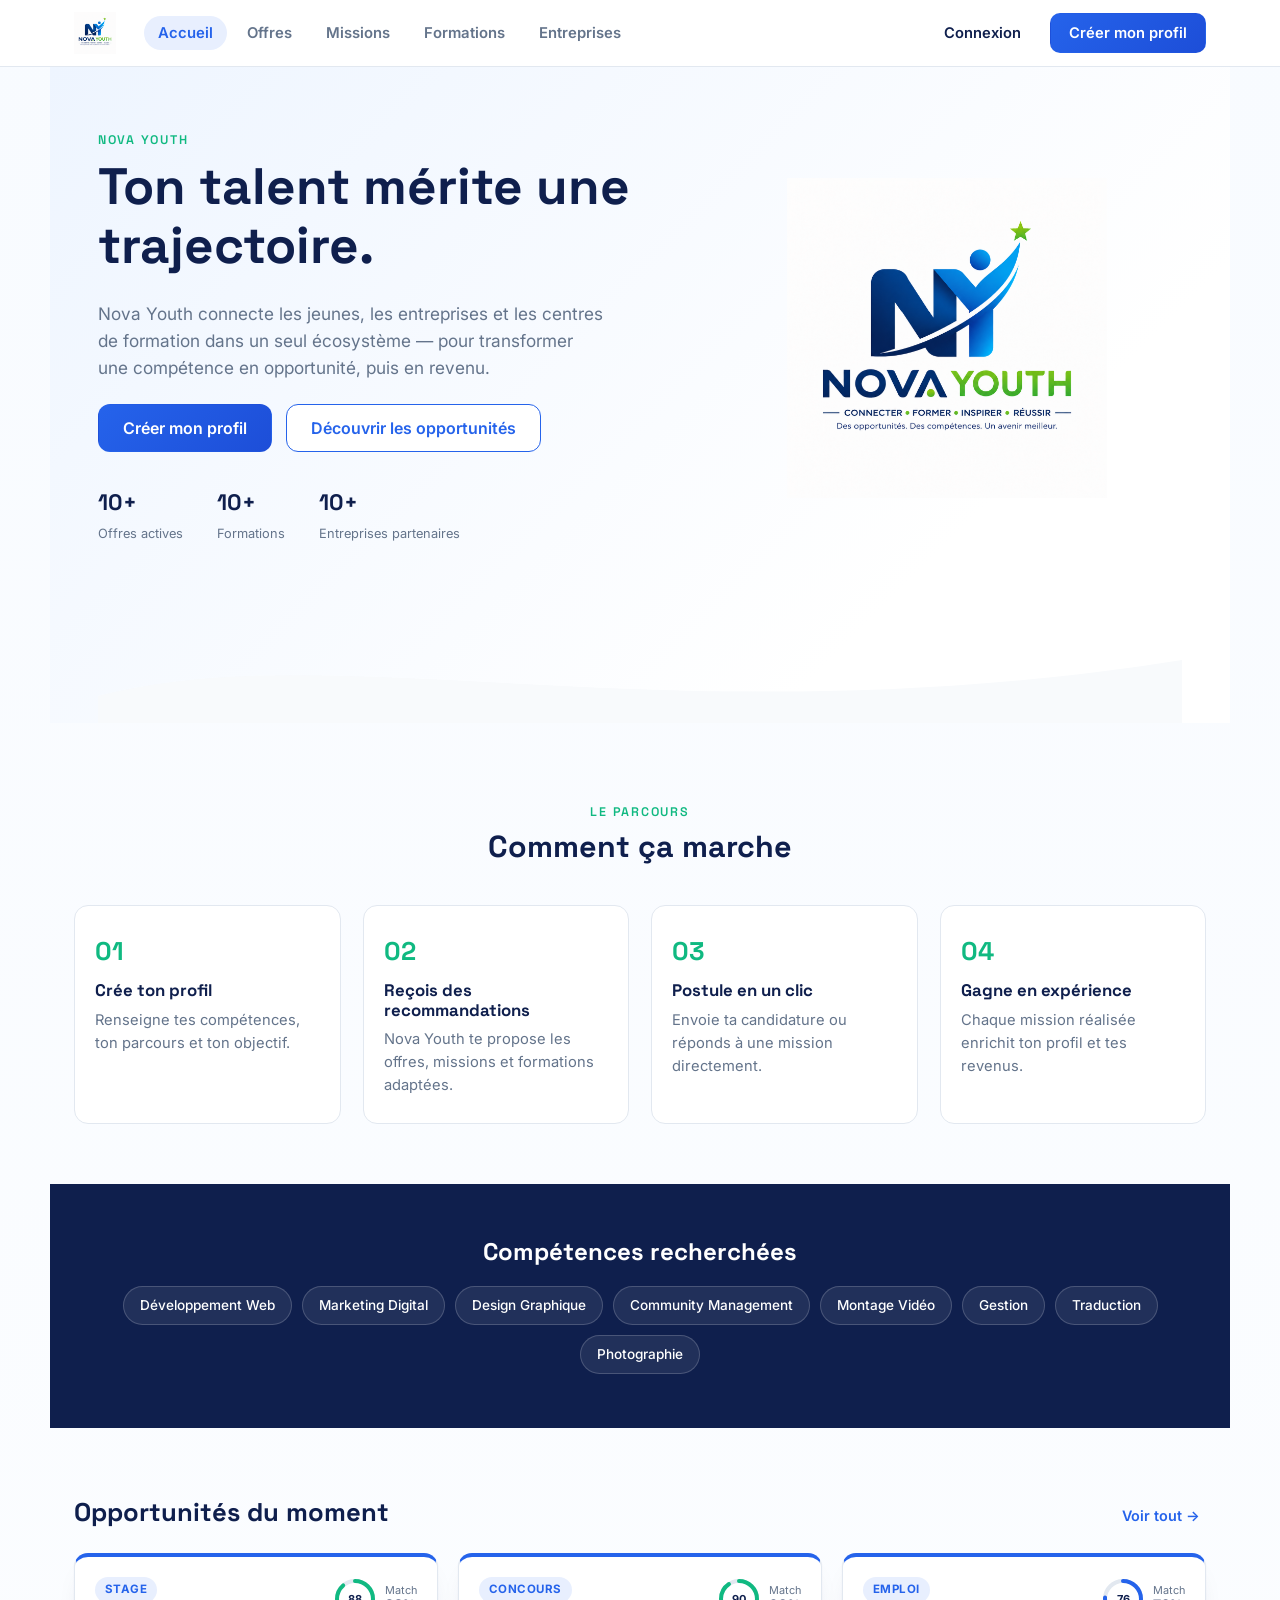
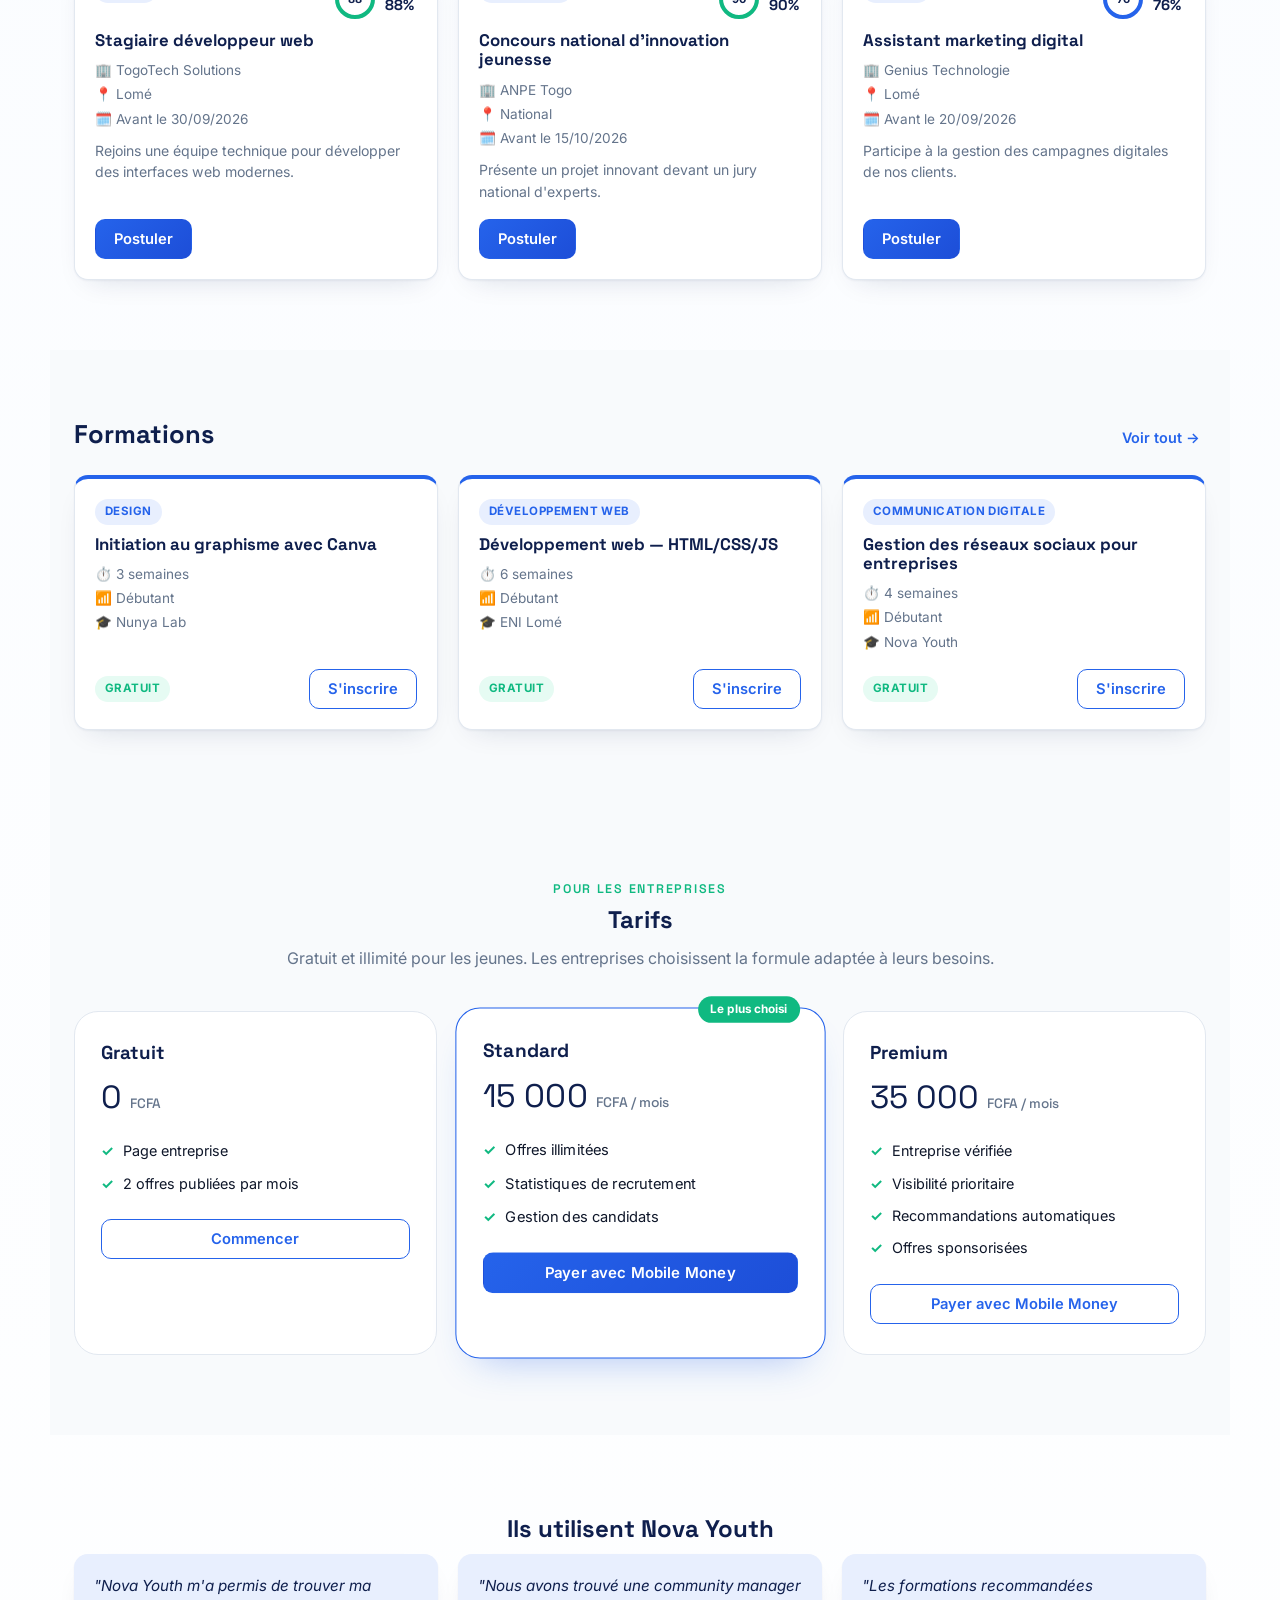
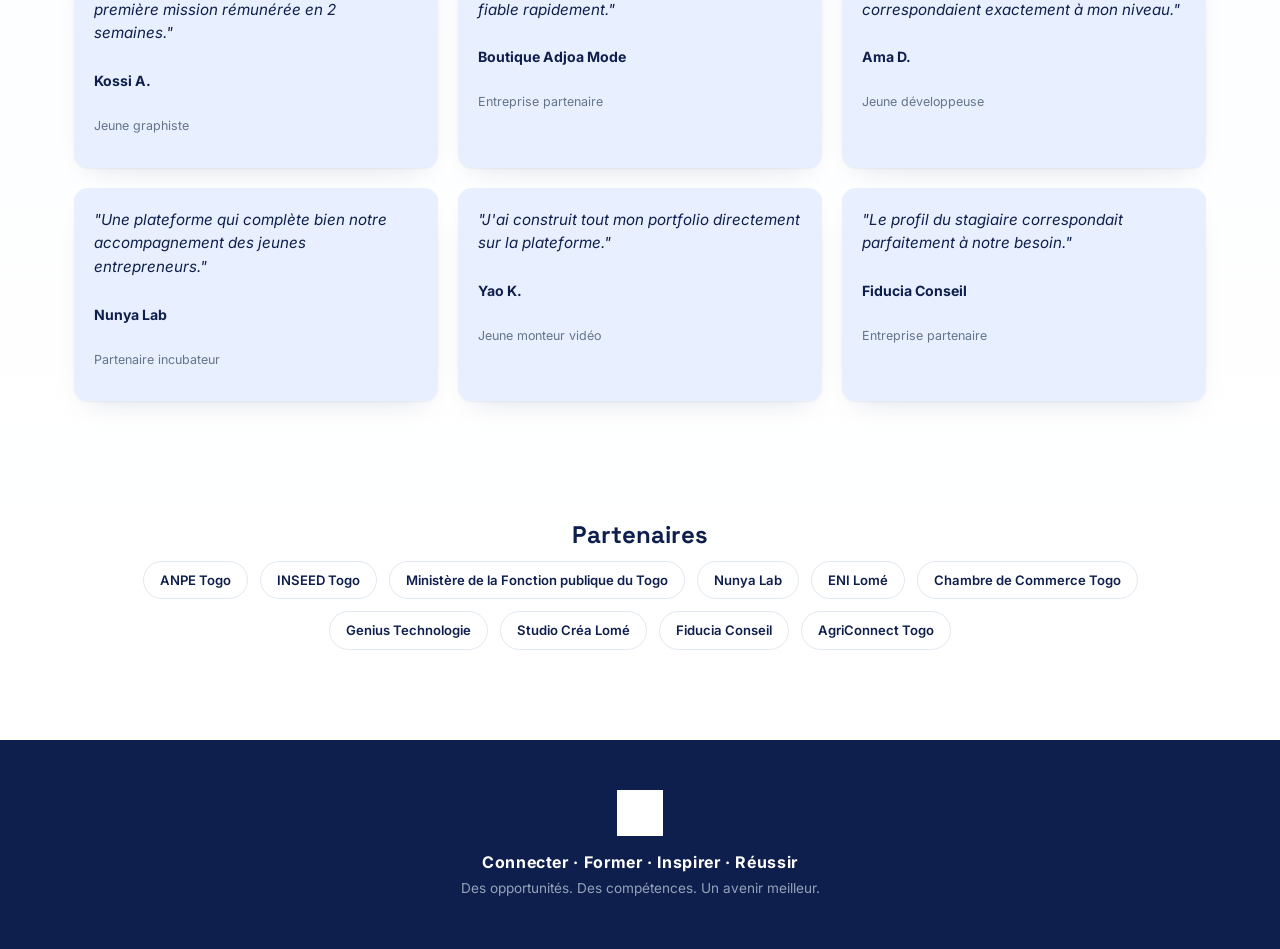
==== index.html @ e512f958 "Add files via upload" ====
<!DOCTYPE html>
<html lang="fr">
<head>
<meta charset="UTF-8" />
<meta name="viewport" content="width=device-width, initial-scale=1.0" />
<title>Nova Youth — Connecter. Former. Inspirer. Réussir.</title>
<meta name="description" content="Nova Youth connecte les jeunes, les entreprises et les centres de formation dans un seul écosystème pour l'emploi, les missions et les formations en Afrique." />
<link rel="icon" href="logo.png" />
<link rel="preconnect" href="https://fonts.googleapis.com" />
<link rel="preconnect" href="https://fonts.gstatic.com" crossorigin />
<link href="https://fonts.googleapis.com/css2?family=Space+Grotesk:wght@500;600;700&family=Inter:wght@400;500;600;700&display=swap" rel="stylesheet" />
<link rel="stylesheet" href="style.css" />
</head>
<body>

<header class="site-header">
  <div class="header-inner">
    <button class="brand" data-view="home" aria-label="Nova Youth — Accueil">
      <img src="logo.png" alt="Nova Youth" class="brand-logo" />
    </button>

    <nav class="main-nav" id="mainNav">
      <button class="nav-link" data-view="home">Accueil</button>
      <button class="nav-link" data-view="offres">Offres</button>
      <button class="nav-link" data-view="missions">Missions</button>
      <button class="nav-link" data-view="formations">Formations</button>
      <button class="nav-link" data-view="entreprises">Entreprises</button>
      <button class="nav-link hidden" id="adminNavLink" data-view="admin">Admin</button>
    </nav>

    <div class="header-actions" id="headerActionsGuest">
      <button class="btn btn-ghost" data-view="auth" data-mode="login">Connexion</button>
      <button class="btn btn-primary" data-view="auth" data-mode="signup">Créer mon profil</button>
    </div>

    <div class="header-actions hidden" id="headerActionsUser">
      <button class="btn btn-ghost" data-view="dashboard">Tableau de bord</button>
      <span class="user-chip" id="userChip">—</span>
      <button class="btn btn-outline" id="btnLogout">Déconnexion</button>
    </div>

    <button class="nav-toggle" id="navToggle" aria-label="Ouvrir le menu">☰</button>
  </div>
</header>

<main>

<!-- ================= HOME ================= -->
<section class="view" id="view-home" data-view-section>

  <section class="hero">
    <div class="hero-inner">
      <div class="hero-copy">
        <p class="eyebrow">Nova Youth</p>
        <h1>Ton talent mérite une trajectoire.</h1>
        <p class="lead">Nova Youth connecte les jeunes, les entreprises et les centres de formation dans un seul écosystème — pour transformer une compétence en opportunité, puis en revenu.</p>
        <div class="hero-cta">
          <button class="btn btn-primary btn-lg" data-view="auth" data-mode="signup">Créer mon profil</button>
          <button class="btn btn-outline btn-lg" data-view="offres">Découvrir les opportunités</button>
        </div>
        <div class="hero-stats">
          <div><strong>10+</strong><span>Offres actives</span></div>
          <div><strong>10+</strong><span>Formations</span></div>
          <div><strong>10+</strong><span>Entreprises partenaires</span></div>
        </div>
      </div>
      <div class="hero-visual">
        <img src="logo.png" alt="Nova Youth" class="hero-logo" />
      </div>
    </div>
    <svg class="hero-swoosh" viewBox="0 0 1440 100" preserveAspectRatio="none" aria-hidden="true">
      <path d="M0,70 C320,0 760,120 1440,30 L1440,100 L0,100 Z"></path>
    </svg>
  </section>

  <section class="steps">
    <p class="eyebrow center">Le parcours</p>
    <h2 class="center">Comment ça marche</h2>
    <div class="steps-grid">
      <div class="step">
        <span class="step-num">01</span>
        <h3>Crée ton profil</h3>
        <p>Renseigne tes compétences, ton parcours et ton objectif.</p>
      </div>
      <div class="step">
        <span class="step-num">02</span>
        <h3>Reçois des recommandations</h3>
        <p>Nova Youth te propose les offres, missions et formations adaptées.</p>
      </div>
      <div class="step">
        <span class="step-num">03</span>
        <h3>Postule en un clic</h3>
        <p>Envoie ta candidature ou réponds à une mission directement.</p>
      </div>
      <div class="step">
        <span class="step-num">04</span>
        <h3>Gagne en expérience</h3>
        <p>Chaque mission réalisée enrichit ton profil et tes revenus.</p>
      </div>
    </div>
  </section>

  <section class="skills-strip">
    <h2 class="center">Compétences recherchées</h2>
    <div class="tag-row">
      <span class="tag">Développement Web</span>
      <span class="tag">Marketing Digital</span>
      <span class="tag">Design Graphique</span>
      <span class="tag">Community Management</span>
      <span class="tag">Montage Vidéo</span>
      <span class="tag">Gestion</span>
      <span class="tag">Traduction</span>
      <span class="tag">Photographie</span>
    </div>
  </section>

  <section class="preview-section">
    <div class="preview-head">
      <h2>Opportunités du moment</h2>
      <button class="link-btn" data-view="offres">Voir tout →</button>
    </div>
    <div class="card-grid" id="homeOffresPreview"></div>
  </section>

  <section class="preview-section alt">
    <div class="preview-head">
      <h2>Formations</h2>
      <button class="link-btn" data-view="formations">Voir tout →</button>
    </div>
    <div class="card-grid" id="homeFormationsPreview"></div>
  </section>

  <section class="pricing">
    <p class="eyebrow center">Pour les entreprises</p>
    <h2 class="center">Tarifs</h2>
    <p class="section-sub center">Gratuit et illimité pour les jeunes. Les entreprises choisissent la formule adaptée à leurs besoins.</p>
    <div class="pricing-grid">
      <div class="price-card">
        <h3>Gratuit</h3>
        <p class="price">0 <span>FCFA</span></p>
        <ul>
          <li>Page entreprise</li>
          <li>2 offres publiées par mois</li>
        </ul>
        <button class="btn btn-outline btn-block" data-view="auth" data-mode="signup">Commencer</button>
      </div>
      <div class="price-card featured">
        <span class="badge">Le plus choisi</span>
        <h3>Standard</h3>
        <p class="price">15 000 <span>FCFA / mois</span></p>
        <ul>
          <li>Offres illimitées</li>
          <li>Statistiques de recrutement</li>
          <li>Gestion des candidats</li>
        </ul>
        <button class="btn btn-primary btn-block" data-pay="standard">Payer avec Mobile Money</button>
      </div>
      <div class="price-card">
        <h3>Premium</h3>
        <p class="price">35 000 <span>FCFA / mois</span></p>
        <ul>
          <li>Entreprise vérifiée</li>
          <li>Visibilité prioritaire</li>
          <li>Recommandations automatiques</li>
          <li>Offres sponsorisées</li>
        </ul>
        <button class="btn btn-outline btn-block" data-pay="premium">Payer avec Mobile Money</button>
      </div>
    </div>
  </section>

  <section class="testimonials">
    <h2 class="center">Ils utilisent Nova Youth</h2>
    <div class="card-grid" id="testimonialsGrid"></div>
  </section>

  <section class="partners">
    <h2 class="center">Partenaires</h2>
    <div class="partners-row" id="partnersRow"></div>
  </section>

</section>

<!-- ================= AUTH ================= -->
<section class="view" id="view-auth" data-view-section>
  <div class="auth-shell">
    <div class="auth-intro">
      <div class="auth-badge">Espace professionnel</div>
      <h2>Accédez à un espace de connexion moderne et sécurisé</h2>
      <p>Nova Youth permet aux jeunes, entreprises et formateurs de gérer leurs opportunités et leurs candidatures dans un même environnement.</p>
      <ul class="auth-benefits">
        <li>Tableau de bord personnalisé</li>
        <li>Suivi des candidatures et missions</li>
        <li>Accès rapide aux formations et offres</li>
      </ul>
      <div class="auth-demo">
        <strong>Démo rapide</strong>
        <p>Email : admin@novayouth.com<br>Mot de passe : 123456</p>
      </div>
    </div>

    <div class="auth-wrap">
      <img src="logo.png" alt="Nova Youth" class="auth-logo" />

      <form id="loginForm" class="auth-form">
        <h2>Connexion professionnelle</h2>
        <p class="auth-sub">Connectez-vous avec votre adresse e-mail professionnelle.</p>
        <label>Email professionnel<input type="email" id="liEmail" required autocomplete="email" placeholder="prenom@entreprise.com" /></label>
        <label>Mot de passe<input type="password" id="liPassword" required autocomplete="current-password" /></label>
        <button type="submit" class="btn btn-primary btn-block btn-lg">Se connecter</button>
        <button type="button" class="link-btn" id="forgotPassword">Mot de passe oublié ?</button>
        <p class="form-msg" id="loginMsg"></p>
        <p class="auth-switch">Vous êtes nouveau ? <button type="button" class="link-btn" data-switch="signup">Créer un compte</button></p>
      </form>

      <form id="signupForm" class="auth-form hidden">
        <h2>Créer votre espace</h2>
        <p class="auth-sub">Rejoignez Nova Youth en quelques secondes.</p>

        <fieldset class="role-select">
          <legend>Je suis</legend>
          <label class="radio"><input type="radio" name="role" value="jeune" checked /> Un jeune</label>
          <label class="radio"><input type="radio" name="role" value="entreprise" /> Une entreprise</label>
        </fieldset>

        <label>Nom complet<input type="text" id="suName" required autocomplete="name" /></label>
        <label>Email professionnel<input type="email" id="suEmail" required autocomplete="email" /></label>
        <label>Mot de passe<input type="password" id="suPassword" minlength="6" required autocomplete="new-password" /></label>
        <label>Confirmer le mot de passe<input type="password" id="suPassword2" minlength="6" required autocomplete="new-password" /></label>

        <label id="objectifWrap">Mon objectif principal
          <select id="suObjectif">
            <option value="Trouver un emploi">Trouver un emploi</option>
            <option value="Trouver une mission">Trouver une mission</option>
            <option value="Développer une compétence">Développer une compétence</option>
            <option value="Créer mon activité">Créer mon activité</option>
            <option value="Trouver des clients">Trouver des clients</option>
          </select>
        </label>

        <button type="submit" class="btn btn-primary btn-block btn-lg">Créer mon compte</button>
        <p class="form-msg" id="signupMsg"></p>
        <p class="auth-switch">Déjà un compte ? <button type="button" class="link-btn" data-switch="login">Se connecter</button></p>
      </form>
    </div>
  </div>
</section>

<!-- ================= DASHBOARD ================= -->
<section class="view" id="view-dashboard" data-view-section>
  <div class="dash-head">
    <h1>Bonjour, <span id="dashName">—</span> 👋</h1>
    <p>Voici ce qui t'attend aujourd'hui sur Nova Youth.</p>
  </div>

  <div class="dash-grid">
    <div class="dash-card">
      <h3>Progression du profil</h3>
      <div class="progress-track"><div class="progress-fill" style="width:45%"></div></div>
      <p class="progress-label">45% complété</p>
    </div>
    <div class="dash-card">
      <h3>Objectif actuel</h3>
      <p id="dashObjectif">—</p>
    </div>
    <div class="dash-card">
      <h3>Candidatures envoyées</h3>
      <p class="big-num" id="dashCandidatures">0</p>
    </div>
  </div>

  <div class="preview-section">
    <div class="preview-head"><h2>Recommandé pour toi</h2><button class="link-btn" data-view="offres">Voir tout →</button></div>
    <div class="card-grid" id="dashOffresPreview"></div>
  </div>

  <div class="preview-section alt">
    <div class="preview-head"><h2>Missions disponibles</h2><button class="link-btn" data-view="missions">Voir tout →</button></div>
    <div class="card-grid" id="dashMissionsPreview"></div>
  </div>
</section>

<!-- ================= ADMIN ================= -->
<section class="view" id="view-admin" data-view-section>
  <div class="view-head">
    <h1>Centre d'administration Nova Youth</h1>
    <p>Gérez les demandes de formation, les candidatures et les relances depuis un seul espace.</p>
  </div>

  <div class="admin-summary">
    <div class="dash-card">
      <h3>Total demandes</h3>
      <p class="big-num" id="adminTotal">0</p>
    </div>
    <div class="dash-card">
      <h3>Nouveaux</h3>
      <p class="big-num" id="adminNouveau">0</p>
    </div>
    <div class="dash-card">
      <h3>À relancer</h3>
      <p class="big-num" id="adminRelancer">0</p>
    </div>
    <div class="dash-card">
      <h3>Traités</h3>
      <p class="big-num" id="adminTraite">0</p>
    </div>
  </div>

  <div class="admin-panel">
    <div class="admin-toolbar">
      <h2>Demandes à superviser</h2>
      <div class="chip-row admin-filters" id="adminFilters">
        <button class="chip active" data-admin-filter="all">Toutes</button>
        <button class="chip" data-admin-filter="formations">Formations</button>
        <button class="chip" data-admin-filter="offres">Offres</button>
        <button class="chip" data-admin-filter="missions">Missions</button>
      </div>
    </div>
    <div class="admin-list" id="adminRequestsList"></div>
  </div>
</section>

<!-- ================= OFFRES ================= -->
<section class="view" id="view-offres" data-view-section>
  <div class="view-head">
    <h1>Offres & opportunités</h1>
    <p>Emplois, stages, concours et programmes d'entrepreneuriat.</p>
  </div>
  <div class="chip-row" id="offresFilters">
    <button class="chip active" data-filter="all">Toutes</button>
    <button class="chip" data-filter="Emploi">Emploi</button>
    <button class="chip" data-filter="Stage">Stage</button>
    <button class="chip" data-filter="Concours">Concours</button>
    <button class="chip" data-filter="Entrepreneuriat">Entrepreneuriat</button>
    <button class="chip" data-filter="Formation">Formation</button>
  </div>
  <div class="card-grid" id="offresGrid"></div>
</section>

<!-- ================= MISSIONS ================= -->
<section class="view" id="view-missions" data-view-section>
  <div class="view-head">
    <h1>Marketplace de missions</h1>
    <p>Des missions freelance rémunérées, publiées par des entreprises locales.</p>
  </div>
  <div class="card-grid" id="missionsGrid"></div>
</section>

<!-- ================= FORMATIONS ================= -->
<section class="view" id="view-formations" data-view-section>
  <div class="view-head">
    <h1>Formations</h1>
    <p>Développe une compétence recherchée sur le marché.</p>
  </div>
  <div class="chip-row" id="formationsFilters">
    <button class="chip active" data-filter="all">Toutes</button>
    <button class="chip" data-filter="Développement web">Développement web</button>
    <button class="chip" data-filter="Design">Design</button>
    <button class="chip" data-filter="Communication digitale">Communication digitale</button>
    <button class="chip" data-filter="Gestion">Gestion</button>
    <button class="chip" data-filter="Vidéo">Vidéo</button>
  </div>
  <div class="card-grid" id="formationsGrid"></div>
</section>

<!-- ================= ENTREPRISES ================= -->
<section class="view" id="view-entreprises" data-view-section>
  <div class="view-head">
    <h1>Entreprises partenaires</h1>
    <p>Les entreprises qui recrutent et publient des missions sur Nova Youth.</p>
  </div>
  <div class="card-grid" id="entreprisesGrid"></div>
</section>

</main>

<footer class="site-footer">
  <img src="logo.png" alt="Nova Youth" class="footer-logo" />
  <p class="footer-tagline">Connecter · Former · Inspirer · Réussir</p>
  <p class="footer-sub">Des opportunités. Des compétences. Un avenir meilleur.</p>
</footer>

<div class="toast" id="toast"></div>

<div class="modal-overlay" id="paymentModal">
  <div class="modal">
    <button class="modal-close" id="paymentModalClose" aria-label="Fermer">✕</button>
    <h3>Paiement Mobile Money</h3>
    <p class="modal-sub">Ceci est une démonstration — aucun paiement réel n'est effectué.</p>
    <div class="payment-methods" id="paymentMethods">
      <button class="method-btn" data-provider="Flooz">Flooz</button>
      <button class="method-btn" data-provider="T-Money">T-Money</button>
      <button class="method-btn" data-provider="MTN Mobile Money">MTN Mobile Money</button>
      <button class="method-btn" data-provider="Moov Money">Moov Money</button>
    </div>
    <div class="payment-status hidden" id="paymentStatusWrap">
      <div class="spinner"></div>
      <p id="paymentStatus">Connexion en cours…</p>
    </div>
  </div>
</div>

<script src="app.js" defer></script>
</body>
</html>
---- style.css ----
/* ===================== Design tokens ===================== */
:root {
  --color-navy: #0F1F4D;
  --color-navy-soft: #1E3A8A;
  --color-blue: #2563EB;
  --color-blue-light: #E8EFFE;
  --color-green: #10B981;
  --color-green-light: #E6FBF3;
  --color-star: #7CD11B;

  --color-ink: #0F172A;
  --color-slate: #64748B;
  --color-slate-light: #94A3B8;
  --color-border: #E2E8F0;
  --color-surface: #FFFFFF;
  --color-bg: #F8FAFC;

  --font-display: "Space Grotesk", "Inter", sans-serif;
  --font-body: "Inter", sans-serif;

  --radius-sm: 8px;
  --radius-md: 14px;
  --radius-lg: 24px;

  --shadow-card: 0 1px 2px rgba(15, 31, 77, 0.05), 0 12px 28px -16px rgba(15, 31, 77, 0.18);
  --shadow-pop: 0 20px 45px -20px rgba(15, 31, 77, 0.35);

  --container: 1180px;
}

* { box-sizing: border-box; }
html { scroll-behavior: smooth; }
body {
  margin: 0;
  font-family: var(--font-body);
  color: var(--color-ink);
  background: linear-gradient(180deg, #f8fbff 0%, #ffffff 100%);
  line-height: 1.55;
  -webkit-font-smoothing: antialiased;
}
h1, h2, h3 { font-family: var(--font-display); margin: 0 0 .5em; line-height: 1.15; color: var(--color-navy); }
p { margin: 0 0 1em; color: var(--color-slate); }
img { max-width: 100%; display: block; }
button { font-family: inherit; cursor: pointer; }
a { color: var(--color-blue); }
.hidden { display: none !important; }
.center { text-align: center; }

:focus-visible {
  outline: 3px solid var(--color-blue);
  outline-offset: 2px;
  border-radius: 4px;
}

@media (prefers-reduced-motion: reduce) {
  * { animation-duration: .001ms !important; animation-iteration-count: 1 !important; transition-duration: .001ms !important; scroll-behavior: auto !important; }
}

.eyebrow {
  font-family: var(--font-display);
  font-size: .78rem;
  letter-spacing: .14em;
  text-transform: uppercase;
  color: var(--color-green);
  font-weight: 600;
  margin-bottom: .6em;
}

/* ===================== Layout helpers ===================== */
.view { display: none; }
.view.active { display: block; animation: fadeIn .35s ease; }
@keyframes fadeIn { from { opacity: 0; transform: translateY(6px); } to { opacity: 1; transform: none; } }

section > * , .view-head, .dash-head { max-width: var(--container); margin-left: auto; margin-right: auto; padding-left: 24px; padding-right: 24px; }

/* ===================== Header ===================== */
.site-header {
  position: sticky; top: 0; z-index: 40;
  background: rgba(255,255,255,.9);
  backdrop-filter: blur(10px);
  border-bottom: 1px solid var(--color-border);
}
.header-inner {
  max-width: var(--container); margin: 0 auto; padding: 12px 24px;
  display: flex; align-items: center; gap: 28px;
}
.brand { background: none; border: none; padding: 0; display: flex; align-items: center; }
.brand-logo { height: 42px; width: auto; }
.main-nav { display: flex; gap: 6px; margin-right: auto; }
.nav-link {
  background: none; border: none; padding: 8px 14px; border-radius: 999px;
  font-weight: 600; font-size: .93rem; color: var(--color-slate);
  transition: background .15s, color .15s;
}
.nav-link:hover { background: var(--color-blue-light); color: var(--color-blue); }
.nav-link.active { background: var(--color-blue-light); color: var(--color-blue); }
.header-actions { display: flex; align-items: center; gap: 10px; }
.user-chip {
  font-weight: 600; font-size: .88rem; color: var(--color-navy);
  padding: 6px 12px; background: var(--color-green-light); border-radius: 999px;
}
.nav-toggle { display: none; background: none; border: none; font-size: 1.4rem; color: var(--color-navy); }

/* ===================== Buttons ===================== */
.btn {
  font-weight: 600; font-size: .92rem; padding: 10px 18px; border-radius: 10px;
  border: 1px solid transparent; transition: transform .12s ease, box-shadow .12s ease, background .15s;
  white-space: nowrap;
}
.btn:active { transform: translateY(1px); }
.btn-primary { background: linear-gradient(135deg, var(--color-blue), #1d4ed8); color: #fff; }
.btn-primary:hover { background: linear-gradient(135deg, #1d4ed8, var(--color-blue)); box-shadow: 0 10px 24px -10px rgba(37,99,235,.55); }
.btn-outline { background: #fff; color: var(--color-blue); border-color: var(--color-blue); }
.btn-outline:hover { background: var(--color-blue-light); }
.btn-ghost { background: none; color: var(--color-navy); }
.btn-ghost:hover { background: var(--color-bg); }
.btn-lg { padding: 13px 24px; font-size: 1rem; border-radius: 12px; }
.btn-block { width: 100%; }
.link-btn { background: none; border: none; color: var(--color-blue); font-weight: 600; font-size: .9rem; }
.link-btn:hover { text-decoration: underline; }

/* ===================== Hero ===================== */
.hero { position: relative; background: linear-gradient(135deg, #eef5ff 0%, #ffffff 75%); padding-top: 64px; overflow: hidden; }
.hero-inner { display: grid; grid-template-columns: 1.1fr .9fr; gap: 40px; align-items: center; padding-bottom: 90px; }
.hero-copy h1 { font-size: clamp(2.1rem, 4vw, 3.4rem); }
.hero-copy .lead { font-size: 1.08rem; max-width: 46ch; }
.hero-cta { display: flex; gap: 14px; flex-wrap: wrap; margin: 22px 0 34px; }
.hero-stats { display: flex; gap: 34px; }
.hero-stats strong { display: block; font-family: var(--font-display); font-size: 1.4rem; color: var(--color-navy); }
.hero-stats span { font-size: .8rem; color: var(--color-slate); }
.hero-visual { display: flex; justify-content: center; }
.hero-logo { width: min(320px, 80%); filter: drop-shadow(var(--shadow-pop)); animation: floaty 6s ease-in-out infinite; }
@keyframes floaty { 0%,100% { transform: translateY(0); } 50% { transform: translateY(-10px); } }
.hero-swoosh { display: block; width: 100%; height: 90px; margin-top: -2px; }
.hero-swoosh path { fill: var(--color-bg); }

/* ===================== Steps ===================== */
.steps { padding: 80px 0 60px; }
.steps h2 { font-size: 1.9rem; }
.steps-grid { display: grid; grid-template-columns: repeat(4, 1fr); gap: 22px; margin-top: 40px; }
.step { border: 1px solid var(--color-border); border-radius: var(--radius-md); padding: 26px 20px; background: #fff; }
.step-num { font-family: var(--font-display); font-size: 1.6rem; font-weight: 700; color: var(--color-green); }
.step h3 { margin-top: 10px; font-size: 1.05rem; }
.step p { font-size: .92rem; margin: 0; }

/* ===================== Skills strip ===================== */
.skills-strip { background: var(--color-navy); padding: 54px 0; }
.skills-strip h2 { color: #fff; }
.tag-row { display: flex; flex-wrap: wrap; gap: 10px; justify-content: center; margin-top: 20px; }
.tag { background: rgba(255,255,255,.08); color: #fff; border: 1px solid rgba(255,255,255,.18); padding: 8px 16px; border-radius: 999px; font-size: .85rem; font-weight: 500; }

/* ===================== Preview / generic sections ===================== */
.preview-section { padding: 70px 0; }
.preview-section.alt { background: var(--color-bg); }
.preview-head { display: flex; align-items: baseline; justify-content: space-between; margin-bottom: 26px; }
.preview-head h2 { margin: 0; font-size: 1.6rem; }

.view-head { padding: 48px 24px 8px; }
.view-head h1 { font-size: 2rem; }

/* ===================== Card grid ===================== */
.card-grid { display: grid; grid-template-columns: repeat(3, 1fr); gap: 20px; padding: 0 24px 60px; max-width: var(--container); margin: 0 auto; }
.preview-section .card-grid, .dash-grid ~ .preview-section .card-grid { padding-bottom: 0; }

.card {
  background: #fff; border: 1px solid var(--color-border); border-radius: var(--radius-md);
  padding: 20px; box-shadow: var(--shadow-card); display: flex; flex-direction: column; gap: 10px;
  transition: transform .15s ease, box-shadow .15s ease;
  border-top: 4px solid var(--color-blue);
}
.card:hover { transform: translateY(-3px); box-shadow: var(--shadow-pop); }
.card-top { display: flex; justify-content: space-between; align-items: flex-start; gap: 10px; }
.card-type { font-size: .72rem; font-weight: 700; letter-spacing: .04em; text-transform: uppercase; color: var(--color-blue); background: var(--color-blue-light); padding: 4px 10px; border-radius: 999px; }
.card h3 { font-size: 1.05rem; margin: 0; }
.card-meta { font-size: .85rem; color: var(--color-slate); display: flex; flex-direction: column; gap: 3px; }
.card-desc { font-size: .88rem; color: var(--color-slate); margin: 0; }
.card-foot { margin-top: auto; display: flex; align-items: center; justify-content: space-between; gap: 10px; padding-top: 6px; }
.price-pill { font-size: .74rem; font-weight: 700; color: var(--color-blue); background: var(--color-blue-light); padding: 4px 10px; border-radius: 999px; }
.pay-badge { display: flex; gap: 6px; align-items: center; font-size: .72rem; color: var(--color-slate-light); }
.pay-badge img, .pay-badge .dot { width: 8px; height: 8px; border-radius: 50%; background: var(--color-green); display: inline-block; }

.compat-ring { display: flex; align-items: center; gap: 8px; }
.compat-ring svg { width: 44px; height: 44px; }
.compat-label { font-size: .68rem; color: var(--color-slate); line-height: 1.1; }
.compat-label strong { display: block; font-size: .92rem; color: var(--color-navy); font-family: var(--font-display); }

/* ===================== Pricing ===================== */
.pricing { padding: 80px 0; background: var(--color-bg); }
.pricing-grid { display: grid; grid-template-columns: repeat(3, 1fr); gap: 22px; margin-top: 40px; }
.price-card { position: relative; background: #fff; border: 1px solid var(--color-border); border-radius: var(--radius-lg); padding: 30px 26px; }
.price-card.featured { border-color: var(--color-blue); box-shadow: 0 20px 40px -22px rgba(37,99,235,.4); transform: scale(1.02); }
.price-card .badge { position: absolute; top: -12px; right: 24px; background: var(--color-green); color: #fff; font-size: .72rem; font-weight: 700; padding: 4px 12px; border-radius: 999px; }
.price { font-family: var(--font-display); font-size: 2rem; color: var(--color-navy); margin: 6px 0 18px; }
.price span { font-size: .85rem; font-weight: 500; color: var(--color-slate); }
.price-card ul { list-style: none; padding: 0; margin: 0 0 24px; display: flex; flex-direction: column; gap: 10px; }
.price-card li { font-size: .9rem; color: var(--color-ink); padding-left: 22px; position: relative; }
.price-card li::before { content: "✓"; position: absolute; left: 0; color: var(--color-green); font-weight: 700; }

/* ===================== Testimonials / Partners ===================== */
.testimonials { padding: 80px 0 40px; }
.testimonial-card { background: var(--color-blue-light); border: none; }
.testimonial-quote { font-style: italic; color: var(--color-navy); font-size: .95rem; }
.testimonial-name { font-weight: 700; color: var(--color-navy); font-size: .88rem; }
.testimonial-role { font-size: .78rem; color: var(--color-slate); }

.partners { padding: 20px 0 90px; }
.partners-row { display: flex; flex-wrap: wrap; gap: 12px; justify-content: center; }
.partner-pill { border: 1px solid var(--color-border); border-radius: 999px; padding: 8px 16px; font-size: .82rem; font-weight: 600; color: var(--color-navy); background: #fff; }

/* ===================== Auth ===================== */
#view-auth { background: linear-gradient(135deg, #f4f8ff 0%, #eef4ff 100%); min-height: calc(100vh - 70px); padding: 60px 24px 90px; }
.auth-intro { background: linear-gradient(145deg, #0f1f4d 0%, #2563eb 100%); }
.auth-wrap { border-top: 4px solid var(--color-blue); }
.auth-shell { max-width: 980px; margin: 0 auto; display: grid; grid-template-columns: 1.05fr .95fr; gap: 24px; align-items: stretch; }
.auth-intro {
  background: linear-gradient(145deg, var(--color-navy) 0%, var(--color-blue) 100%);
  color: #fff; border-radius: var(--radius-lg); padding: 36px; box-shadow: var(--shadow-pop);
}
.auth-badge {
  display: inline-block; padding: 8px 12px; border-radius: 999px; background: rgba(255,255,255,.16);
  font-size: .78rem; text-transform: uppercase; letter-spacing: .12em; font-weight: 700; margin-bottom: 18px;
}
.auth-intro h2 { color: #fff; font-size: 1.8rem; margin-bottom: 12px; }
.auth-intro p { color: rgba(255,255,255,.9); }
.auth-benefits { padding: 0; margin: 18px 0 0; list-style: none; display: grid; gap: 10px; }
.auth-benefits li { padding-left: 20px; position: relative; }
.auth-benefits li::before { content: "•"; position: absolute; left: 0; color: var(--color-star); font-size: 1.2rem; }
.auth-demo {
  margin-top: 24px; padding: 16px; border-radius: 14px; background: rgba(255,255,255,.12); border: 1px solid rgba(255,255,255,.2);
}
.auth-demo strong { display: block; margin-bottom: 6px; }
.auth-wrap { background: #fff; border: 1px solid var(--color-border); border-radius: var(--radius-lg); padding: 36px; box-shadow: var(--shadow-card); }
.auth-logo { height: 44px; width: auto; margin: 0 auto 22px; }
.auth-form h2 { text-align: center; font-size: 1.4rem; }
.auth-sub { text-align: center; font-size: .88rem; margin-bottom: 24px; }
.auth-switch { text-align: center; font-size: .88rem; color: var(--color-slate); margin: 18px 0 0; }
.auth-switch .link-btn { font-size: .88rem; }
.auth-form label { display: block; font-size: .85rem; font-weight: 600; color: var(--color-navy); margin-bottom: 14px; }
.auth-form input, .auth-form select {
  display: block; width: 100%; margin-top: 6px; padding: 11px 12px; border: 1px solid var(--color-border);
  border-radius: 10px; font-size: .92rem; font-family: inherit; color: var(--color-ink);
}
.auth-form input:focus, .auth-form select:focus { border-color: var(--color-blue); }
.role-select { border: 1px solid var(--color-border); border-radius: 10px; padding: 12px 14px; margin-bottom: 16px; }
.role-select legend { font-size: .8rem; font-weight: 700; color: var(--color-navy); padding: 0 4px; }
.radio { display: inline-flex !important; align-items: center; gap: 6px; font-weight: 500 !important; margin-right: 18px; font-size: .88rem !important; }
.radio input { width: auto; margin: 0; }
.form-msg { min-height: 1.2em; font-size: .85rem; margin-top: 12px; text-align: center; }
.form-msg.error { color: #DC2626; }
.form-msg.success { color: var(--color-green); }
#forgotPassword { display: block; margin: 12px auto 0; }

@media (max-width: 900px) {
  .auth-shell { grid-template-columns: 1fr; }
  .auth-intro { order: 2; }
}

/* ===================== Dashboard ===================== */
.dash-head { padding: 50px 24px 10px; }
.dash-grid { display: grid; grid-template-columns: repeat(3, 1fr); gap: 20px; padding: 20px 24px 10px; max-width: var(--container); margin: 0 auto; }
.dash-card { background: #fff; border: 1px solid var(--color-border); border-radius: var(--radius-md); padding: 22px; box-shadow: var(--shadow-card); }
.dash-card h3 { font-size: .92rem; margin-bottom: 12px; }
.progress-track { height: 8px; background: var(--color-bg); border-radius: 999px; overflow: hidden; }
.progress-fill { height: 100%; background: linear-gradient(90deg, var(--color-blue), var(--color-green)); }
.progress-label { font-size: .78rem; margin: 8px 0 0; }
.big-num { font-family: var(--font-display); font-size: 2.1rem; color: var(--color-navy); margin: 0; }

/* ===================== Chips (filters) ===================== */
.chip-row { display: flex; flex-wrap: wrap; gap: 8px; padding: 18px 24px 6px; max-width: var(--container); margin: 0 auto; }
.chip { border: 1px solid var(--color-border); background: #fff; padding: 8px 16px; border-radius: 999px; font-size: .85rem; font-weight: 600; color: var(--color-slate); }
.chip:hover { border-color: var(--color-blue); color: var(--color-blue); }
.chip.active { background: var(--color-navy); border-color: var(--color-navy); color: #fff; }

/* ===================== Admin ===================== */
.admin-summary { display: grid; grid-template-columns: repeat(4, 1fr); gap: 16px; max-width: var(--container); margin: 0 auto 24px; padding: 0 24px; }
.admin-panel { max-width: var(--container); margin: 0 auto 80px; padding: 0 24px; }
.admin-toolbar { display: flex; justify-content: space-between; align-items: center; gap: 16px; flex-wrap: wrap; margin-bottom: 16px; }
.admin-toolbar h2 { margin: 0; font-size: 1.2rem; }
.admin-filters { padding: 0; }
.admin-list { display: grid; gap: 14px; }
.admin-request { background: #fff; border: 1px solid var(--color-border); border-left: 5px solid var(--color-blue); border-radius: var(--radius-md); padding: 18px; box-shadow: var(--shadow-card); }
.admin-request.status-relancer { border-left-color: var(--color-green); }
.admin-request.status-traite { border-left-color: var(--color-slate-light); opacity: 0.92; }
.admin-request-head { display: flex; justify-content: space-between; align-items: center; gap: 12px; flex-wrap: wrap; margin-bottom: 8px; }
.admin-request h3 { margin: 0; font-size: 1rem; }
.admin-request p { margin: 0 0 8px; color: var(--color-slate); font-size: .9rem; }
.admin-badges { display: flex; gap: 8px; flex-wrap: wrap; }
.badge { display: inline-flex; align-items: center; padding: 5px 10px; border-radius: 999px; font-size: .72rem; font-weight: 700; background: var(--color-blue-light); color: var(--color-blue); }
.badge.success { background: var(--color-green-light); color: var(--color-green); }
.badge.neutral { background: var(--color-bg); color: var(--color-slate); }
.admin-actions { display: flex; gap: 8px; flex-wrap: wrap; margin-top: 10px; }
.admin-actions button { font-size: .8rem; padding: 8px 12px; }

/* ===================== Footer ===================== */
.site-footer { background: var(--color-navy); color: #cbd5e1; text-align: center; padding: 50px 24px; }
.footer-logo { height: 46px; margin: 0 auto 14px; filter: brightness(0) invert(1); }
.footer-tagline { color: #fff; font-weight: 700; letter-spacing: .04em; margin-bottom: 4px; }
.footer-sub { font-size: .85rem; color: #94A3B8; margin: 0; }

/* ===================== Toast ===================== */
.toast {
  position: fixed; bottom: 24px; left: 50%; transform: translateX(-50%) translateY(20px);
  background: var(--color-navy); color: #fff; padding: 12px 22px; border-radius: 10px;
  font-size: .88rem; font-weight: 600; opacity: 0; pointer-events: none; transition: all .25s ease; z-index: 100;
  box-shadow: var(--shadow-pop);
}
.toast.show { opacity: 1; transform: translateX(-50%) translateY(0); }

/* ===================== Payment modal ===================== */
.modal-overlay {
  position: fixed; inset: 0; background: rgba(15,23,42,.55); display: none;
  align-items: center; justify-content: center; z-index: 200; padding: 20px;
}
.modal-overlay.show { display: flex; }
.modal { background: #fff; border-radius: var(--radius-lg); padding: 30px; max-width: 380px; width: 100%; position: relative; text-align: center; box-shadow: var(--shadow-pop); }
.modal-close { position: absolute; top: 14px; right: 14px; background: none; border: none; font-size: 1.1rem; color: var(--color-slate); }
.modal-sub { font-size: .82rem; }
.payment-methods { display: flex; flex-wrap: wrap; gap: 10px; justify-content: center; margin-top: 18px; }
.method-btn { border: 1px solid var(--color-border); background: #fff; padding: 12px 20px; border-radius: 10px; font-weight: 700; color: var(--color-navy); }
.method-btn:hover { border-color: var(--color-green); color: var(--color-green); }
.payment-status { margin-top: 20px; }
.spinner {
  width: 34px; height: 34px; border: 3px solid var(--color-border); border-top-color: var(--color-blue);
  border-radius: 50%; margin: 0 auto 14px; animation: spin .8s linear infinite;
}
@keyframes spin { to { transform: rotate(360deg); } }

/* ===================== Responsive ===================== */
@media (max-width: 900px) {
  .hero-inner { grid-template-columns: 1fr; text-align: center; }
  .hero-cta { justify-content: center; }
  .hero-stats { justify-content: center; }
  .steps-grid { grid-template-columns: repeat(2, 1fr); }
  .card-grid { grid-template-columns: repeat(2, 1fr); }
  .pricing-grid { grid-template-columns: 1fr; }
  .price-card.featured { transform: none; }
  .dash-grid { grid-template-columns: 1fr; }
  .admin-summary { grid-template-columns: 1fr 1fr; }
}
@media (max-width: 900px) {
  .main-nav, .header-actions { display: none; }
  .nav-toggle { display: block; }
  .header-inner { flex-wrap: wrap; }
  .site-header.nav-open .header-inner { align-items: flex-start; }
  .site-header.nav-open .main-nav,
  .site-header.nav-open .header-actions:not(.hidden) {
    display: flex; flex-direction: column; width: 100%; gap: 6px;
    order: 5; padding-top: 12px; margin-top: 8px; border-top: 1px solid var(--color-border);
  }
  .site-header.nav-open .header-actions:not(.hidden) { padding-bottom: 4px; }
  .site-header.nav-open .nav-link { text-align: left; width: 100%; padding: 12px 14px; }
  .site-header.nav-open .btn { width: 100%; text-align: center; }
  .site-header.nav-open .user-chip { text-align: center; }
}

@media (max-width: 640px) {
  .steps-grid { grid-template-columns: 1fr; }
  .card-grid { grid-template-columns: 1fr; }
  .auth-wrap { padding: 26px 20px; border-radius: var(--radius-md); }
  .hero { padding-top: 32px; }
  .hero-inner { padding-bottom: 60px; }
}

@supports (padding: max(0px)) {
  .site-header { padding-top: env(safe-area-inset-top); }
  .site-footer { padding-bottom: max(50px, env(safe-area-inset-bottom)); }
}
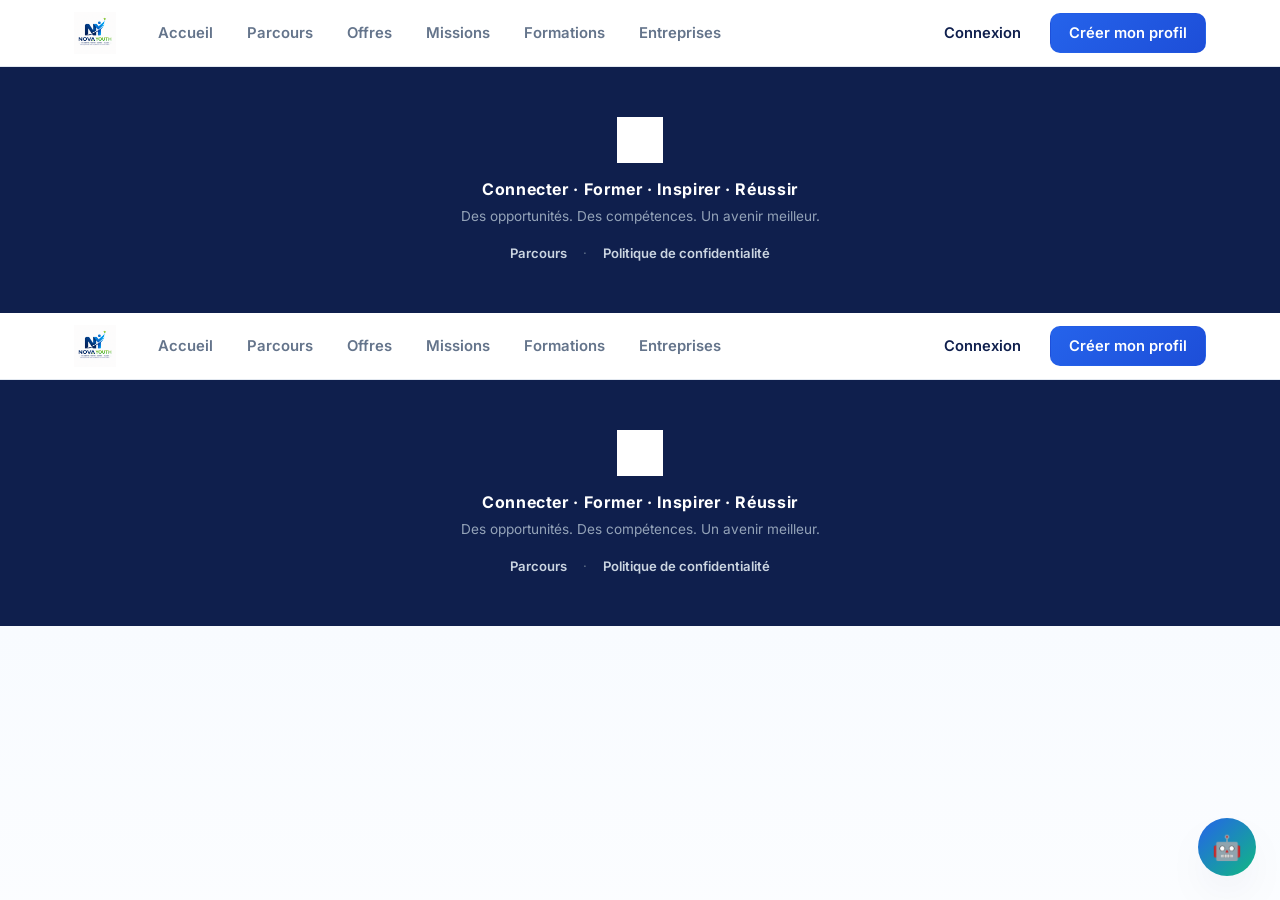
==== commit 66cbb5ac: "Add files via upload" ====
--- a/index.html
+++ b/index.html
@@ -21,6 +21,7 @@
 
     <nav class="main-nav" id="mainNav">
       <button class="nav-link" data-view="home">Accueil</button>
+      <button class="nav-link" data-view="parcours">Parcours</button>
       <button class="nav-link" data-view="offres">Offres</button>
       <button class="nav-link" data-view="missions">Missions</button>
       <button class="nav-link" data-view="formations">Formations</button>
@@ -97,6 +98,9 @@
         <h3>Gagne en expérience</h3>
         <p>Chaque mission réalisée enrichit ton profil et tes revenus.</p>
       </div>
+    </div>
+    <div class="steps-more">
+      <button class="link-btn" data-view="parcours">Voir le parcours complet, étape par étape →</button>
     </div>
   </section>
 
@@ -181,6 +185,127 @@
 
 </section>
 
+<!-- ================= PARCOURS ================= -->
+<section class="view" id="view-parcours" data-view-section>
+  <div class="view-head">
+    <h1>Le parcours Nova Youth</h1>
+    <p>De l'inscription jusqu'à la mission réalisée ou l'embauche : voici comment Nova Youth t'accompagne, étape par étape.</p>
+  </div>
+
+  <div class="parcours-tabs" id="parcoursTabs">
+    <button type="button" class="parcours-tab active" data-parcours-tab="jeune">Parcours d'un jeune</button>
+    <button type="button" class="parcours-tab" data-parcours-tab="entreprise">Parcours d'une entreprise</button>
+  </div>
+
+  <div class="timeline" id="parcoursJeune">
+    <div class="timeline-item">
+      <div class="timeline-num">1</div>
+      <div class="timeline-body">
+        <h3>Créer son profil</h3>
+        <p>Inscription en quelques minutes : coordonnées, ville, compétences, niveau d'étude et objectif principal (emploi, mission, formation ou entrepreneuriat).</p>
+      </div>
+    </div>
+    <div class="timeline-item">
+      <div class="timeline-num">2</div>
+      <div class="timeline-body">
+        <h3>Compléter son profil</h3>
+        <p>Ajout du portfolio, des expériences et des centres d'intérêt pour affiner le score de compatibilité avec les offres.</p>
+      </div>
+    </div>
+    <div class="timeline-item">
+      <div class="timeline-num">3</div>
+      <div class="timeline-body">
+        <h3>Recevoir des recommandations</h3>
+        <p>Nova Youth propose automatiquement les offres, missions et formations les plus adaptées au profil, avec un pourcentage de compatibilité.</p>
+      </div>
+    </div>
+    <div class="timeline-item">
+      <div class="timeline-num">4</div>
+      <div class="timeline-body">
+        <h3>Postuler ou s'inscrire</h3>
+        <p>Candidature à une offre, réponse à une mission ou inscription à une formation en un clic, directement depuis le tableau de bord.</p>
+      </div>
+    </div>
+    <div class="timeline-item">
+      <div class="timeline-num">5</div>
+      <div class="timeline-body">
+        <h3>Échanger avec l'entreprise ou le centre de formation</h3>
+        <p>Suivi de l'avancement de chaque candidature depuis le tableau de bord : nouveau, en cours ou traité.</p>
+      </div>
+    </div>
+    <div class="timeline-item">
+      <div class="timeline-num">6</div>
+      <div class="timeline-body">
+        <h3>Réaliser la mission ou la formation</h3>
+        <p>Pour les missions rémunérées, le paiement se fait via Mobile Money (Flooz, T-Money, MTN MoMo, Moov Money).</p>
+      </div>
+    </div>
+    <div class="timeline-item">
+      <div class="timeline-num">7</div>
+      <div class="timeline-body">
+        <h3>Progresser</h3>
+        <p>Chaque mission ou formation terminée enrichit le profil, la progression et les revenus cumulés visibles sur le tableau de bord.</p>
+      </div>
+    </div>
+  </div>
+
+  <div class="timeline hidden" id="parcoursEntreprise">
+    <div class="timeline-item">
+      <div class="timeline-num">1</div>
+      <div class="timeline-body">
+        <h3>Créer un compte entreprise</h3>
+        <p>Inscription avec le nom de l'entreprise, le secteur d'activité, la ville et un email professionnel.</p>
+      </div>
+    </div>
+    <div class="timeline-item">
+      <div class="timeline-num">2</div>
+      <div class="timeline-body">
+        <h3>Choisir une formule</h3>
+        <p>Gratuit, Standard ou Premium selon le volume d'offres à publier et le niveau de visibilité souhaité.</p>
+      </div>
+    </div>
+    <div class="timeline-item">
+      <div class="timeline-num">3</div>
+      <div class="timeline-body">
+        <h3>Publier une offre ou une mission</h3>
+        <p>Emploi, stage, concours, mission freelance ou programme d'entrepreneuriat, publié en quelques minutes.</p>
+      </div>
+    </div>
+    <div class="timeline-item">
+      <div class="timeline-num">4</div>
+      <div class="timeline-body">
+        <h3>Recevoir des candidatures ciblées</h3>
+        <p>Nova Youth met en avant les profils de jeunes les plus compatibles grâce au score de correspondance.</p>
+      </div>
+    </div>
+    <div class="timeline-item">
+      <div class="timeline-num">5</div>
+      <div class="timeline-body">
+        <h3>Sélectionner les talents</h3>
+        <p>Suivi et gestion des candidatures reçues directement depuis le tableau de bord entreprise.</p>
+      </div>
+    </div>
+    <div class="timeline-item">
+      <div class="timeline-num">6</div>
+      <div class="timeline-body">
+        <h3>Collaborer et payer</h3>
+        <p>Rémunération des missions freelance via Mobile Money, en toute simplicité.</p>
+      </div>
+    </div>
+    <div class="timeline-item">
+      <div class="timeline-num">7</div>
+      <div class="timeline-body">
+        <h3>Devenir partenaire</h3>
+        <p>Les entreprises actives et fiables peuvent rejoindre la liste des partenaires mise en avant sur la plateforme.</p>
+      </div>
+    </div>
+  </div>
+
+  <div class="parcours-cta">
+    <button class="btn btn-primary btn-lg" data-view="auth" data-mode="signup">Commencer mon parcours</button>
+  </div>
+</section>
+
 <!-- ================= AUTH ================= -->
 <section class="view" id="view-auth" data-view-section>
   <div class="auth-shell">
@@ -194,8 +319,8 @@
         <li>Accès rapide aux formations et offres</li>
       </ul>
       <div class="auth-demo">
-        <strong>Démo rapide</strong>
-        <p>Email : admin@novayouth.com<br>Mot de passe : 123456</p>
+        <strong>Connecter · Former · Inspirer · Réussir</strong>
+        <p><br>Des opportunités. Des compétences. Un avenir meilleur.</p>
       </div>
     </div>
 
@@ -223,19 +348,87 @@
           <label class="radio"><input type="radio" name="role" value="entreprise" /> Une entreprise</label>
         </fieldset>
 
-        <label>Nom complet<input type="text" id="suName" required autocomplete="name" /></label>
-        <label>Email professionnel<input type="email" id="suEmail" required autocomplete="email" /></label>
-        <label>Mot de passe<input type="password" id="suPassword" minlength="6" required autocomplete="new-password" /></label>
-        <label>Confirmer le mot de passe<input type="password" id="suPassword2" minlength="6" required autocomplete="new-password" /></label>
-
-        <label id="objectifWrap">Mon objectif principal
-          <select id="suObjectif">
-            <option value="Trouver un emploi">Trouver un emploi</option>
-            <option value="Trouver une mission">Trouver une mission</option>
-            <option value="Développer une compétence">Développer une compétence</option>
-            <option value="Créer mon activité">Créer mon activité</option>
-            <option value="Trouver des clients">Trouver des clients</option>
-          </select>
+        <div class="form-grid-2">
+          <label>Nom complet<input type="text" id="suName" required autocomplete="name" /></label>
+          <label>Téléphone<input type="tel" id="suPhone" required autocomplete="tel" placeholder="+228 90 00 00 00" /></label>
+        </div>
+
+        <div class="form-grid-2">
+          <label>Email professionnel<input type="email" id="suEmail" required autocomplete="email" /></label>
+          <label>Ville
+            <select id="suVille" required>
+              <option value="">Sélectionner…</option>
+              <option value="Lomé">Lomé</option>
+              <option value="Kara">Kara</option>
+              <option value="Sokodé">Sokodé</option>
+              <option value="Kpalimé">Kpalimé</option>
+              <option value="Atakpamé">Atakpamé</option>
+              <option value="Autre">Autre</option>
+            </select>
+          </label>
+        </div>
+
+        <div class="form-grid-2">
+          <label>Mot de passe<input type="password" id="suPassword" minlength="6" required autocomplete="new-password" /></label>
+          <label>Confirmer le mot de passe<input type="password" id="suPassword2" minlength="6" required autocomplete="new-password" /></label>
+        </div>
+
+        <div id="jeuneFields">
+          <div class="form-grid-2">
+            <label>Compétence principale
+              <select id="suCompetence">
+                <option value="Développement Web">Développement Web</option>
+                <option value="Design Graphique">Design Graphique</option>
+                <option value="Marketing Digital">Marketing Digital</option>
+                <option value="Community Management">Community Management</option>
+                <option value="Montage Vidéo">Montage Vidéo</option>
+                <option value="Gestion">Gestion</option>
+                <option value="Traduction">Traduction</option>
+                <option value="Photographie">Photographie</option>
+                <option value="Autre">Autre</option>
+              </select>
+            </label>
+            <label>Niveau d'étude
+              <select id="suNiveauEtude">
+                <option value="Secondaire">Secondaire</option>
+                <option value="Bac">Bac</option>
+                <option value="Bac+2/3">Bac+2/3</option>
+                <option value="Bac+4/5">Bac+4/5</option>
+                <option value="Autodidacte">Autodidacte</option>
+              </select>
+            </label>
+          </div>
+          <label id="objectifWrap">Mon objectif principal
+            <select id="suObjectif">
+              <option value="Trouver un emploi">Trouver un emploi</option>
+              <option value="Trouver une mission">Trouver une mission</option>
+              <option value="Développer une compétence">Développer une compétence</option>
+              <option value="Créer mon activité">Créer mon activité</option>
+              <option value="Trouver des clients">Trouver des clients</option>
+            </select>
+          </label>
+        </div>
+
+        <div id="entrepriseFields" class="hidden">
+          <label>Nom de l'entreprise<input type="text" id="suEntreprise" autocomplete="organization" /></label>
+          <label>Secteur d'activité
+            <select id="suSecteur">
+              <option value="Développement logiciel">Développement logiciel</option>
+              <option value="Marketing digital">Marketing digital</option>
+              <option value="Design & vidéo">Design & vidéo</option>
+              <option value="Commerce">Commerce</option>
+              <option value="Restauration">Restauration</option>
+              <option value="AgriTech">AgriTech</option>
+              <option value="Comptabilité / conseil">Comptabilité / conseil</option>
+              <option value="Institution / formation">Institution / formation</option>
+              <option value="Autre">Autre</option>
+            </select>
+          </label>
+        </div>
+
+        <label class="checkbox-line">
+          <input type="checkbox" id="suConsent" required />
+          <span>J'accepte la <button type="button" class="link-btn inline-link" data-view="confidentialite">politique de confidentialité</button> et les conditions d'utilisation de Nova Youth.</span>
         </label>
 
         <button type="submit" class="btn btn-primary btn-block btn-lg">Créer mon compte</button>
@@ -372,12 +565,71 @@
   <div class="card-grid" id="entreprisesGrid"></div>
 </section>
 
+<!-- ================= CONFIDENTIALITE ================= -->
+<section class="view" id="view-confidentialite" data-view-section>
+  <div class="view-head">
+    <h1>Politique de confidentialité</h1>
+    <p>Dernière mise à jour : août 2026 — Nova Youth s'engage à protéger les données personnelles de ses utilisateurs.</p>
+  </div>
+
+  <div class="legal-content">
+    <article>
+      <h2>1. Données collectées</h2>
+      <p>Lors de la création d'un profil, Nova Youth collecte : nom complet, email, téléphone, ville, mot de passe (stocké de façon sécurisée), rôle (jeune ou entreprise), ainsi que des informations complémentaires selon le profil : compétences, niveau d'étude et objectif pour les jeunes ; nom, secteur d'activité pour les entreprises.</p>
+    </article>
+
+    <article>
+      <h2>2. Utilisation des données</h2>
+      <p>Ces données servent à créer et gérer le compte, proposer des recommandations d'offres, de missions et de formations adaptées au profil, permettre les candidatures et le suivi des échanges entre jeunes et entreprises, et améliorer les services proposés sur la plateforme.</p>
+    </article>
+
+    <article>
+      <h2>3. Partage des données</h2>
+      <p>Les informations du profil (nom, compétences, candidature) sont partagées uniquement avec l'entreprise ou le centre de formation concerné lors d'une candidature. Nova Youth ne vend jamais les données personnelles à des tiers.</p>
+    </article>
+
+    <article>
+      <h2>4. Paiements Mobile Money</h2>
+      <p>Les paiements (frais de formation payante, abonnements entreprise, rémunération de missions) transitent par des opérateurs Mobile Money (Flooz, T-Money, MTN Mobile Money, Moov Money). Nova Youth ne stocke aucune information bancaire ou numéro de carte.</p>
+    </article>
+
+    <article>
+      <h2>5. Conservation des données</h2>
+      <p>Les données sont conservées tant que le compte reste actif. Un utilisateur peut demander la suppression de son compte et de ses données à tout moment.</p>
+    </article>
+
+    <article>
+      <h2>6. Droits des utilisateurs</h2>
+      <p>Chaque utilisateur peut accéder à ses données, les corriger, ou demander leur suppression en contactant l'équipe Nova Youth. Les jeunes conservent également la maîtrise des informations affichées sur leur profil public.</p>
+    </article>
+
+    <article>
+      <h2>7. Sécurité</h2>
+      <p>Nova Youth met en œuvre des mesures raisonnables pour protéger les données contre l'accès non autorisé, la perte ou la divulgation.</p>
+    </article>
+
+    <article>
+      <h2>8. Contact</h2>
+      <p>Pour toute question relative à cette politique de confidentialité ou à vos données personnelles, contactez l'équipe Nova Youth à l'adresse : <strong>contact@novayouth.com</strong>.</p>
+    </article>
+  </div>
+
+  <div class="parcours-cta">
+    <button class="btn btn-outline btn-lg" data-view="auth" data-mode="signup">Retour à l'inscription</button>
+  </div>
+</section>
+
 </main>
 
 <footer class="site-footer">
   <img src="logo.png" alt="Nova Youth" class="footer-logo" />
   <p class="footer-tagline">Connecter · Former · Inspirer · Réussir</p>
   <p class="footer-sub">Des opportunités. Des compétences. Un avenir meilleur.</p>
+  <div class="footer-links">
+    <button class="link-btn footer-link" data-view="parcours">Parcours</button>
+    <span aria-hidden="true">·</span>
+    <button class="link-btn footer-link" data-view="confidentialite">Politique de confidentialité</button>
+  </div>
 </footer>
 
 <div class="toast" id="toast"></div>
@@ -401,5 +653,724 @@
 </div>
 
 <script src="app.js" defer></script>
+<!DOCTYPE html>
+<html lang="fr">
+<head>
+<meta charset="UTF-8" />
+<meta name="viewport" content="width=device-width, initial-scale=1.0" />
+<title>Nova Youth — Connecter. Former. Inspirer. Réussir.</title>
+<meta name="description" content="Nova Youth connecte les jeunes, les entreprises et les centres de formation dans un seul écosystème pour l'emploi, les missions et les formations en Afrique." />
+<link rel="icon" href="logo.png" />
+<link rel="preconnect" href="https://fonts.googleapis.com" />
+<link rel="preconnect" href="https://fonts.gstatic.com" crossorigin />
+<link href="https://fonts.googleapis.com/css2?family=Space+Grotesk:wght@500;600;700&family=Inter:wght@400;500;600;700&display=swap" rel="stylesheet" />
+<link rel="stylesheet" href="style.css" />
+</head>
+<body>
+
+<header class="site-header">
+  <div class="header-inner">
+    <button class="brand" data-view="home" aria-label="Nova Youth — Accueil">
+      <img src="logo.png" alt="Nova Youth" class="brand-logo" />
+    </button>
+
+    <nav class="main-nav" id="mainNav">
+      <button class="nav-link" data-view="home">Accueil</button>
+      <button class="nav-link" data-view="parcours">Parcours</button>
+      <button class="nav-link" data-view="offres">Offres</button>
+      <button class="nav-link" data-view="missions">Missions</button>
+      <button class="nav-link" data-view="formations">Formations</button>
+      <button class="nav-link" data-view="entreprises">Entreprises</button>
+      <button class="nav-link hidden" id="messagerieNavLink" data-view="messagerie">Messagerie<span class="nav-badge hidden" id="messagerieBadge">0</span></button>
+      <button class="nav-link hidden" id="adminNavLink" data-view="admin">Admin</button>
+    </nav>
+
+    <div class="header-actions" id="headerActionsGuest">
+      <button class="btn btn-ghost" data-view="auth" data-mode="login">Connexion</button>
+      <button class="btn btn-primary" data-view="auth" data-mode="signup">Créer mon profil</button>
+    </div>
+
+    <div class="header-actions hidden" id="headerActionsUser">
+      <button class="btn btn-ghost" data-view="dashboard">Tableau de bord</button>
+      <span class="user-chip" id="userChip">—</span>
+      <button class="btn btn-outline" id="btnLogout">Déconnexion</button>
+    </div>
+
+    <button class="nav-toggle" id="navToggle" aria-label="Ouvrir le menu">☰</button>
+  </div>
+</header>
+
+<main>
+
+<!-- ================= HOME ================= -->
+<section class="view" id="view-home" data-view-section>
+
+  <section class="hero">
+    <div class="hero-inner">
+      <div class="hero-copy">
+        <p class="eyebrow">Nova Youth</p>
+        <h1>Ton talent mérite une trajectoire.</h1>
+        <p class="lead">Nova Youth connecte les jeunes, les entreprises et les centres de formation dans un seul écosystème — pour transformer une compétence en opportunité, puis en revenu.</p>
+        <div class="hero-cta">
+          <button class="btn btn-primary btn-lg" data-view="auth" data-mode="signup">Créer mon profil</button>
+          <button class="btn btn-outline btn-lg" data-view="offres">Découvrir les opportunités</button>
+        </div>
+        <div class="hero-stats">
+          <div><strong>10+</strong><span>Offres actives</span></div>
+          <div><strong>10+</strong><span>Formations</span></div>
+          <div><strong>10+</strong><span>Entreprises partenaires</span></div>
+        </div>
+      </div>
+      <div class="hero-visual">
+        <img src="logo.png" alt="Nova Youth" class="hero-logo" />
+      </div>
+    </div>
+    <svg class="hero-swoosh" viewBox="0 0 1440 100" preserveAspectRatio="none" aria-hidden="true">
+      <path d="M0,70 C320,0 760,120 1440,30 L1440,100 L0,100 Z"></path>
+    </svg>
+  </section>
+
+  <section class="steps">
+    <p class="eyebrow center">Le parcours</p>
+    <h2 class="center">Comment ça marche</h2>
+    <div class="steps-grid">
+      <div class="step">
+        <span class="step-num">01</span>
+        <h3>Crée ton profil</h3>
+        <p>Renseigne tes compétences, ton parcours et ton objectif.</p>
+      </div>
+      <div class="step">
+        <span class="step-num">02</span>
+        <h3>Reçois des recommandations</h3>
+        <p>Nova Youth te propose les offres, missions et formations adaptées.</p>
+      </div>
+      <div class="step">
+        <span class="step-num">03</span>
+        <h3>Postule en un clic</h3>
+        <p>Envoie ta candidature ou réponds à une mission directement.</p>
+      </div>
+      <div class="step">
+        <span class="step-num">04</span>
+        <h3>Gagne en expérience</h3>
+        <p>Chaque mission réalisée enrichit ton profil et tes revenus.</p>
+      </div>
+    </div>
+    <div class="steps-more">
+      <button class="link-btn" data-view="parcours">Voir le parcours complet, étape par étape →</button>
+    </div>
+  </section>
+
+  <section class="skills-strip">
+    <h2 class="center">Compétences recherchées</h2>
+    <div class="tag-row">
+      <span class="tag">Développement Web</span>
+      <span class="tag">Marketing Digital</span>
+      <span class="tag">Design Graphique</span>
+      <span class="tag">Community Management</span>
+      <span class="tag">Montage Vidéo</span>
+      <span class="tag">Gestion</span>
+      <span class="tag">Traduction</span>
+      <span class="tag">Photographie</span>
+    </div>
+  </section>
+
+  <section class="preview-section">
+    <div class="preview-head">
+      <h2>Opportunités du moment</h2>
+      <button class="link-btn" data-view="offres">Voir tout →</button>
+    </div>
+    <div class="card-grid" id="homeOffresPreview"></div>
+  </section>
+
+  <section class="preview-section alt">
+    <div class="preview-head">
+      <h2>Formations</h2>
+      <button class="link-btn" data-view="formations">Voir tout →</button>
+    </div>
+    <div class="card-grid" id="homeFormationsPreview"></div>
+  </section>
+
+  <section class="pricing">
+    <p class="eyebrow center">Pour les entreprises</p>
+    <h2 class="center">Tarifs</h2>
+    <p class="section-sub center">Gratuit et illimité pour les jeunes. Les entreprises choisissent la formule adaptée à leurs besoins.</p>
+    <div class="pricing-grid">
+      <div class="price-card">
+        <h3>Gratuit</h3>
+        <p class="price">0 <span>FCFA</span></p>
+        <ul>
+          <li>Page entreprise</li>
+          <li>2 offres publiées par mois</li>
+        </ul>
+        <button class="btn btn-outline btn-block" data-view="auth" data-mode="signup">Commencer</button>
+      </div>
+      <div class="price-card featured">
+        <span class="badge">Le plus choisi</span>
+        <h3>Standard</h3>
+        <p class="price">15 000 <span>FCFA / mois</span></p>
+        <ul>
+          <li>Offres illimitées</li>
+          <li>Statistiques de recrutement</li>
+          <li>Gestion des candidats</li>
+        </ul>
+        <button class="btn btn-primary btn-block" data-pay="standard">Payer avec Mobile Money</button>
+      </div>
+      <div class="price-card">
+        <h3>Premium</h3>
+        <p class="price">35 000 <span>FCFA / mois</span></p>
+        <ul>
+          <li>Entreprise vérifiée</li>
+          <li>Visibilité prioritaire</li>
+          <li>Recommandations automatiques</li>
+          <li>Offres sponsorisées</li>
+        </ul>
+        <button class="btn btn-outline btn-block" data-pay="premium">Payer avec Mobile Money</button>
+      </div>
+    </div>
+  </section>
+
+  <section class="testimonials">
+    <h2 class="center">Ils utilisent Nova Youth</h2>
+    <div class="card-grid" id="testimonialsGrid"></div>
+  </section>
+
+  <section class="partners">
+    <h2 class="center">Partenaires</h2>
+    <div class="partners-row" id="partnersRow"></div>
+  </section>
+
+</section>
+
+<!-- ================= PARCOURS ================= -->
+<section class="view" id="view-parcours" data-view-section>
+  <div class="view-head">
+    <h1>Le parcours Nova Youth</h1>
+    <p>De l'inscription jusqu'à la mission réalisée ou l'embauche : voici comment Nova Youth t'accompagne, étape par étape.</p>
+  </div>
+
+  <div class="parcours-tabs" id="parcoursTabs">
+    <button type="button" class="parcours-tab active" data-parcours-tab="jeune">Parcours d'un jeune</button>
+    <button type="button" class="parcours-tab" data-parcours-tab="entreprise">Parcours d'une entreprise</button>
+  </div>
+
+  <div class="timeline" id="parcoursJeune">
+    <div class="timeline-item">
+      <div class="timeline-num">1</div>
+      <div class="timeline-body">
+        <h3>Créer son profil</h3>
+        <p>Inscription en quelques minutes : coordonnées, ville, compétences, niveau d'étude et objectif principal (emploi, mission, formation ou entrepreneuriat).</p>
+      </div>
+    </div>
+    <div class="timeline-item">
+      <div class="timeline-num">2</div>
+      <div class="timeline-body">
+        <h3>Compléter son profil</h3>
+        <p>Ajout du portfolio, des expériences et des centres d'intérêt pour affiner le score de compatibilité avec les offres.</p>
+      </div>
+    </div>
+    <div class="timeline-item">
+      <div class="timeline-num">3</div>
+      <div class="timeline-body">
+        <h3>Recevoir des recommandations</h3>
+        <p>Nova Youth propose automatiquement les offres, missions et formations les plus adaptées au profil, avec un pourcentage de compatibilité.</p>
+      </div>
+    </div>
+    <div class="timeline-item">
+      <div class="timeline-num">4</div>
+      <div class="timeline-body">
+        <h3>Postuler ou s'inscrire</h3>
+        <p>Candidature à une offre, réponse à une mission ou inscription à une formation en un clic, directement depuis le tableau de bord.</p>
+      </div>
+    </div>
+    <div class="timeline-item">
+      <div class="timeline-num">5</div>
+      <div class="timeline-body">
+        <h3>Échanger avec l'entreprise ou le centre de formation</h3>
+        <p>Suivi de l'avancement de chaque candidature depuis le tableau de bord : nouveau, en cours ou traité.</p>
+      </div>
+    </div>
+    <div class="timeline-item">
+      <div class="timeline-num">6</div>
+      <div class="timeline-body">
+        <h3>Réaliser la mission ou la formation</h3>
+        <p>Pour les missions rémunérées, le paiement se fait via Mobile Money (Flooz, T-Money, MTN MoMo, Moov Money).</p>
+      </div>
+    </div>
+    <div class="timeline-item">
+      <div class="timeline-num">7</div>
+      <div class="timeline-body">
+        <h3>Progresser</h3>
+        <p>Chaque mission ou formation terminée enrichit le profil, la progression et les revenus cumulés visibles sur le tableau de bord.</p>
+      </div>
+    </div>
+  </div>
+
+  <div class="timeline hidden" id="parcoursEntreprise">
+    <div class="timeline-item">
+      <div class="timeline-num">1</div>
+      <div class="timeline-body">
+        <h3>Créer un compte entreprise</h3>
+        <p>Inscription avec le nom de l'entreprise, le secteur d'activité, la ville et un email professionnel.</p>
+      </div>
+    </div>
+    <div class="timeline-item">
+      <div class="timeline-num">2</div>
+      <div class="timeline-body">
+        <h3>Choisir une formule</h3>
+        <p>Gratuit, Standard ou Premium selon le volume d'offres à publier et le niveau de visibilité souhaité.</p>
+      </div>
+    </div>
+    <div class="timeline-item">
+      <div class="timeline-num">3</div>
+      <div class="timeline-body">
+        <h3>Publier une offre ou une mission</h3>
+        <p>Emploi, stage, concours, mission freelance ou programme d'entrepreneuriat, publié en quelques minutes.</p>
+      </div>
+    </div>
+    <div class="timeline-item">
+      <div class="timeline-num">4</div>
+      <div class="timeline-body">
+        <h3>Recevoir des candidatures ciblées</h3>
+        <p>Nova Youth met en avant les profils de jeunes les plus compatibles grâce au score de correspondance.</p>
+      </div>
+    </div>
+    <div class="timeline-item">
+      <div class="timeline-num">5</div>
+      <div class="timeline-body">
+        <h3>Sélectionner les talents</h3>
+        <p>Suivi et gestion des candidatures reçues directement depuis le tableau de bord entreprise.</p>
+      </div>
+    </div>
+    <div class="timeline-item">
+      <div class="timeline-num">6</div>
+      <div class="timeline-body">
+        <h3>Collaborer et payer</h3>
+        <p>Rémunération des missions freelance via Mobile Money, en toute simplicité.</p>
+      </div>
+    </div>
+    <div class="timeline-item">
+      <div class="timeline-num">7</div>
+      <div class="timeline-body">
+        <h3>Devenir partenaire</h3>
+        <p>Les entreprises actives et fiables peuvent rejoindre la liste des partenaires mise en avant sur la plateforme.</p>
+      </div>
+    </div>
+  </div>
+
+  <div class="parcours-cta">
+    <button class="btn btn-primary btn-lg" data-view="auth" data-mode="signup">Commencer mon parcours</button>
+  </div>
+</section>
+
+<!-- ================= AUTH ================= -->
+<section class="view" id="view-auth" data-view-section>
+  <div class="auth-shell">
+    <div class="auth-intro">
+      <div class="auth-badge">Espace professionnel</div>
+      <h2>Accédez à un espace de connexion moderne et sécurisé</h2>
+      <p>Nova Youth permet aux jeunes, entreprises et formateurs de gérer leurs opportunités et leurs candidatures dans un même environnement.</p>
+      <ul class="auth-benefits">
+        <li>Tableau de bord personnalisé</li>
+        <li>Suivi des candidatures et missions</li>
+        <li>Accès rapide aux formations et offres</li>
+      </ul>
+      <div class="auth-demo">
+        <strong>Connecter · Former · Inspirer · Réussir</strong>
+        <p><br>Des opportunités. Des compétences. Un avenir meilleur.</p>
+      </div>
+    </div>
+
+    <div class="auth-wrap">
+      <img src="logo.png" alt="Nova Youth" class="auth-logo" />
+
+      <form id="loginForm" class="auth-form">
+        <h2>Connexion professionnelle</h2>
+        <p class="auth-sub">Connectez-vous avec votre adresse e-mail professionnelle.</p>
+        <label>Email professionnel<input type="email" id="liEmail" required autocomplete="email" placeholder="prenom@entreprise.com" /></label>
+        <label>Mot de passe<input type="password" id="liPassword" required autocomplete="current-password" /></label>
+        <button type="submit" class="btn btn-primary btn-block btn-lg">Se connecter</button>
+        <button type="button" class="link-btn" id="forgotPassword">Mot de passe oublié ?</button>
+        <p class="form-msg" id="loginMsg"></p>
+        <p class="auth-switch">Vous êtes nouveau ? <button type="button" class="link-btn" data-switch="signup">Créer un compte</button></p>
+      </form>
+
+      <form id="signupForm" class="auth-form hidden">
+        <h2>Créer votre espace</h2>
+        <p class="auth-sub">Rejoignez Nova Youth en quelques secondes.</p>
+
+        <fieldset class="role-select">
+          <legend>Je suis</legend>
+          <label class="radio"><input type="radio" name="role" value="jeune" checked /> Un jeune</label>
+          <label class="radio"><input type="radio" name="role" value="entreprise" /> Une entreprise</label>
+        </fieldset>
+
+        <div class="form-grid-2">
+          <label>Nom complet<input type="text" id="suName" required autocomplete="name" /></label>
+          <label>Téléphone<input type="tel" id="suPhone" required autocomplete="tel" placeholder="+228 90 00 00 00" /></label>
+        </div>
+
+        <div class="form-grid-2">
+          <label>Email professionnel<input type="email" id="suEmail" required autocomplete="email" /></label>
+          <label>Ville
+            <select id="suVille" required>
+              <option value="">Sélectionner…</option>
+              <option value="Lomé">Lomé</option>
+              <option value="Kara">Kara</option>
+              <option value="Sokodé">Sokodé</option>
+              <option value="Kpalimé">Kpalimé</option>
+              <option value="Atakpamé">Atakpamé</option>
+              <option value="Autre">Autre</option>
+            </select>
+          </label>
+        </div>
+
+        <div class="form-grid-2">
+          <label>Mot de passe<input type="password" id="suPassword" minlength="6" required autocomplete="new-password" /></label>
+          <label>Confirmer le mot de passe<input type="password" id="suPassword2" minlength="6" required autocomplete="new-password" /></label>
+        </div>
+
+        <div id="jeuneFields">
+          <div class="form-grid-2">
+            <label>Compétence principale
+              <select id="suCompetence">
+                <option value="Développement Web">Développement Web</option>
+                <option value="Design Graphique">Design Graphique</option>
+                <option value="Marketing Digital">Marketing Digital</option>
+                <option value="Community Management">Community Management</option>
+                <option value="Montage Vidéo">Montage Vidéo</option>
+                <option value="Gestion">Gestion</option>
+                <option value="Traduction">Traduction</option>
+                <option value="Photographie">Photographie</option>
+                <option value="Autre">Autre</option>
+              </select>
+            </label>
+            <label>Niveau d'étude
+              <select id="suNiveauEtude">
+                <option value="Secondaire">Secondaire</option>
+                <option value="Bac">Bac</option>
+                <option value="Bac+2/3">Bac+2/3</option>
+                <option value="Bac+4/5">Bac+4/5</option>
+                <option value="Autodidacte">Autodidacte</option>
+              </select>
+            </label>
+          </div>
+          <label id="objectifWrap">Mon objectif principal
+            <select id="suObjectif">
+              <option value="Trouver un emploi">Trouver un emploi</option>
+              <option value="Trouver une mission">Trouver une mission</option>
+              <option value="Développer une compétence">Développer une compétence</option>
+              <option value="Créer mon activité">Créer mon activité</option>
+              <option value="Trouver des clients">Trouver des clients</option>
+            </select>
+          </label>
+        </div>
+
+        <div id="entrepriseFields" class="hidden">
+          <label>Nom de l'entreprise<input type="text" id="suEntreprise" autocomplete="organization" /></label>
+          <label>Secteur d'activité
+            <select id="suSecteur">
+              <option value="Développement logiciel">Développement logiciel</option>
+              <option value="Marketing digital">Marketing digital</option>
+              <option value="Design & vidéo">Design & vidéo</option>
+              <option value="Commerce">Commerce</option>
+              <option value="Restauration">Restauration</option>
+              <option value="AgriTech">AgriTech</option>
+              <option value="Comptabilité / conseil">Comptabilité / conseil</option>
+              <option value="Institution / formation">Institution / formation</option>
+              <option value="Autre">Autre</option>
+            </select>
+          </label>
+        </div>
+
+        <label class="checkbox-line">
+          <input type="checkbox" id="suConsent" required />
+          <span>J'accepte la <button type="button" class="link-btn inline-link" data-view="confidentialite">politique de confidentialité</button> et les conditions d'utilisation de Nova Youth.</span>
+        </label>
+
+        <button type="submit" class="btn btn-primary btn-block btn-lg">Créer mon compte</button>
+        <p class="form-msg" id="signupMsg"></p>
+        <p class="auth-switch">Déjà un compte ? <button type="button" class="link-btn" data-switch="login">Se connecter</button></p>
+      </form>
+    </div>
+  </div>
+</section>
+
+<!-- ================= DASHBOARD ================= -->
+<section class="view" id="view-dashboard" data-view-section>
+  <div class="dash-head">
+    <h1>Bonjour, <span id="dashName">—</span> 👋</h1>
+    <p>Voici ce qui t'attend aujourd'hui sur Nova Youth.</p>
+  </div>
+
+  <div class="dash-grid">
+    <div class="dash-card">
+      <h3>Progression du profil</h3>
+      <div class="progress-track"><div class="progress-fill" style="width:45%"></div></div>
+      <p class="progress-label">45% complété</p>
+    </div>
+    <div class="dash-card">
+      <h3>Objectif actuel</h3>
+      <p id="dashObjectif">—</p>
+    </div>
+    <div class="dash-card">
+      <h3>Candidatures envoyées</h3>
+      <p class="big-num" id="dashCandidatures">0</p>
+    </div>
+  </div>
+
+  <div class="preview-section">
+    <div class="preview-head"><h2>Recommandé pour toi</h2><button class="link-btn" data-view="offres">Voir tout →</button></div>
+    <div class="card-grid" id="dashOffresPreview"></div>
+  </div>
+
+  <div class="preview-section alt">
+    <div class="preview-head"><h2>Missions disponibles</h2><button class="link-btn" data-view="missions">Voir tout →</button></div>
+    <div class="card-grid" id="dashMissionsPreview"></div>
+  </div>
+</section>
+
+<!-- ================= ADMIN ================= -->
+<section class="view" id="view-admin" data-view-section>
+  <div class="view-head">
+    <h1>Centre d'administration Nova Youth</h1>
+    <p>Gérez les demandes de formation, les candidatures et les relances depuis un seul espace.</p>
+  </div>
+
+  <div class="admin-summary">
+    <div class="dash-card">
+      <h3>Total demandes</h3>
+      <p class="big-num" id="adminTotal">0</p>
+    </div>
+    <div class="dash-card">
+      <h3>Nouveaux</h3>
+      <p class="big-num" id="adminNouveau">0</p>
+    </div>
+    <div class="dash-card">
+      <h3>À relancer</h3>
+      <p class="big-num" id="adminRelancer">0</p>
+    </div>
+    <div class="dash-card">
+      <h3>Traités</h3>
+      <p class="big-num" id="adminTraite">0</p>
+    </div>
+  </div>
+
+  <div class="admin-panel">
+    <div class="admin-toolbar">
+      <h2>Demandes à superviser</h2>
+      <div class="chip-row admin-filters" id="adminFilters">
+        <button class="chip active" data-admin-filter="all">Toutes</button>
+        <button class="chip" data-admin-filter="formations">Formations</button>
+        <button class="chip" data-admin-filter="offres">Offres</button>
+        <button class="chip" data-admin-filter="missions">Missions</button>
+      </div>
+    </div>
+    <div class="admin-list" id="adminRequestsList"></div>
+  </div>
+</section>
+
+<!-- ================= OFFRES ================= -->
+<section class="view" id="view-offres" data-view-section>
+  <div class="view-head">
+    <h1>Offres & opportunités</h1>
+    <p>Emplois, stages, concours et programmes d'entrepreneuriat.</p>
+  </div>
+  <div class="chip-row" id="offresFilters">
+    <button class="chip active" data-filter="all">Toutes</button>
+    <button class="chip" data-filter="Emploi">Emploi</button>
+    <button class="chip" data-filter="Stage">Stage</button>
+    <button class="chip" data-filter="Concours">Concours</button>
+    <button class="chip" data-filter="Entrepreneuriat">Entrepreneuriat</button>
+    <button class="chip" data-filter="Formation">Formation</button>
+  </div>
+  <div class="card-grid" id="offresGrid"></div>
+</section>
+
+<!-- ================= MISSIONS ================= -->
+<section class="view" id="view-missions" data-view-section>
+  <div class="view-head">
+    <h1>Marketplace de missions</h1>
+    <p>Des missions freelance rémunérées, publiées par des entreprises locales.</p>
+  </div>
+  <div class="card-grid" id="missionsGrid"></div>
+</section>
+
+<!-- ================= FORMATIONS ================= -->
+<section class="view" id="view-formations" data-view-section>
+  <div class="view-head">
+    <h1>Formations</h1>
+    <p>Développe une compétence recherchée sur le marché.</p>
+  </div>
+  <div class="chip-row" id="formationsFilters">
+    <button class="chip active" data-filter="all">Toutes</button>
+    <button class="chip" data-filter="Développement web">Développement web</button>
+    <button class="chip" data-filter="Design">Design</button>
+    <button class="chip" data-filter="Communication digitale">Communication digitale</button>
+    <button class="chip" data-filter="Gestion">Gestion</button>
+    <button class="chip" data-filter="Vidéo">Vidéo</button>
+  </div>
+  <div class="card-grid" id="formationsGrid"></div>
+</section>
+
+<!-- ================= ENTREPRISES ================= -->
+<section class="view" id="view-entreprises" data-view-section>
+  <div class="view-head">
+    <h1>Entreprises partenaires</h1>
+    <p>Les entreprises qui recrutent et publient des missions sur Nova Youth.</p>
+  </div>
+  <div class="card-grid" id="entreprisesGrid"></div>
+</section>
+
+<!-- ================= CONFIDENTIALITE ================= -->
+<section class="view" id="view-confidentialite" data-view-section>
+  <div class="view-head">
+    <h1>Politique de confidentialité</h1>
+    <p>Dernière mise à jour : août 2026 — Nova Youth s'engage à protéger les données personnelles de ses utilisateurs.</p>
+  </div>
+
+  <div class="legal-content">
+    <article>
+      <h2>1. Données collectées</h2>
+      <p>Lors de la création d'un profil, Nova Youth collecte : nom complet, email, téléphone, ville, mot de passe (stocké de façon sécurisée), rôle (jeune ou entreprise), ainsi que des informations complémentaires selon le profil : compétences, niveau d'étude et objectif pour les jeunes ; nom, secteur d'activité pour les entreprises.</p>
+    </article>
+
+    <article>
+      <h2>2. Utilisation des données</h2>
+      <p>Ces données servent à créer et gérer le compte, proposer des recommandations d'offres, de missions et de formations adaptées au profil, permettre les candidatures et le suivi des échanges entre jeunes et entreprises, et améliorer les services proposés sur la plateforme.</p>
+    </article>
+
+    <article>
+      <h2>3. Partage des données</h2>
+      <p>Les informations du profil (nom, compétences, candidature) sont partagées uniquement avec l'entreprise ou le centre de formation concerné lors d'une candidature. Nova Youth ne vend jamais les données personnelles à des tiers.</p>
+    </article>
+
+    <article>
+      <h2>4. Paiements Mobile Money</h2>
+      <p>Les paiements (frais de formation payante, abonnements entreprise, rémunération de missions) transitent par des opérateurs Mobile Money (Flooz, T-Money, MTN Mobile Money, Moov Money). Nova Youth ne stocke aucune information bancaire ou numéro de carte.</p>
+    </article>
+
+    <article>
+      <h2>5. Conservation des données</h2>
+      <p>Les données sont conservées tant que le compte reste actif. Un utilisateur peut demander la suppression de son compte et de ses données à tout moment.</p>
+    </article>
+
+    <article>
+      <h2>6. Droits des utilisateurs</h2>
+      <p>Chaque utilisateur peut accéder à ses données, les corriger, ou demander leur suppression en contactant l'équipe Nova Youth. Les jeunes conservent également la maîtrise des informations affichées sur leur profil public.</p>
+    </article>
+
+    <article>
+      <h2>7. Sécurité</h2>
+      <p>Nova Youth met en œuvre des mesures raisonnables pour protéger les données contre l'accès non autorisé, la perte ou la divulgation.</p>
+    </article>
+
+    <article>
+      <h2>8. Contact</h2>
+      <p>Pour toute question relative à cette politique de confidentialité ou à vos données personnelles, contactez l'équipe Nova Youth à l'adresse : <strong>contact@novayouth.com</strong>.</p>
+    </article>
+  </div>
+
+  <div class="parcours-cta">
+    <button class="btn btn-outline btn-lg" data-view="auth" data-mode="signup">Retour à l'inscription</button>
+  </div>
+</section>
+
+<!-- ================= MESSAGERIE ================= -->
+<section class="view" id="view-messagerie" data-view-section>
+  <div class="view-head">
+    <h1>Messagerie</h1>
+    <p>Échange directement avec les autres membres Nova Youth — jeunes, entreprises et centres de formation.</p>
+  </div>
+
+  <div class="messenger">
+    <aside class="messenger-contacts">
+      <div class="messenger-search">
+        <input type="search" id="contactSearch" placeholder="Rechercher un membre…" />
+      </div>
+      <div class="contact-list" id="contactList"></div>
+    </aside>
+
+    <div class="messenger-thread" id="messengerThread">
+      <div class="thread-empty" id="threadEmpty">
+        <p>Sélectionne un membre à gauche pour démarrer une conversation.</p>
+      </div>
+      <div class="thread-active hidden" id="threadActive">
+        <div class="thread-head">
+          <span class="thread-avatar" id="threadAvatar">—</span>
+          <div>
+            <h3 id="threadName">—</h3>
+            <p id="threadRole">—</p>
+          </div>
+        </div>
+        <div class="thread-messages" id="threadMessages"></div>
+        <form class="thread-form" id="threadForm">
+          <input type="text" id="threadInput" placeholder="Écris ton message…" autocomplete="off" required />
+          <button type="submit" class="btn btn-primary">Envoyer</button>
+        </form>
+      </div>
+    </div>
+  </div>
+</section>
+
+</main>
+
+<!-- ================= ASSISTANT IA ================= -->
+<button class="ai-launcher" id="aiLauncher" aria-label="Ouvrir l'assistant Nova Youth">
+  <span class="ai-launcher-icon">🤖</span>
+</button>
+
+<div class="ai-panel" id="aiPanel">
+  <div class="ai-panel-head">
+    <div class="ai-panel-title">
+      <span class="ai-avatar">🤖</span>
+      <div>
+        <strong>Assistant Nova Youth</strong>
+        <p>Là pour t'aider, à toute heure</p>
+      </div>
+    </div>
+    <button class="ai-panel-close" id="aiPanelClose" aria-label="Fermer l'assistant">✕</button>
+  </div>
+  <div class="ai-messages" id="aiMessages"></div>
+  <div class="ai-suggestions" id="aiSuggestions"></div>
+  <form class="ai-form" id="aiForm">
+    <input type="text" id="aiInput" placeholder="Pose ta question…" autocomplete="off" required />
+    <button type="submit" class="btn btn-primary" aria-label="Envoyer">➤</button>
+  </form>
+</div>
+
+<footer class="site-footer">
+  <img src="logo.png" alt="Nova Youth" class="footer-logo" />
+  <p class="footer-tagline">Connecter · Former · Inspirer · Réussir</p>
+  <p class="footer-sub">Des opportunités. Des compétences. Un avenir meilleur.</p>
+  <div class="footer-links">
+    <button class="link-btn footer-link" data-view="parcours">Parcours</button>
+    <span aria-hidden="true">·</span>
+    <button class="link-btn footer-link" data-view="confidentialite">Politique de confidentialité</button>
+  </div>
+</footer>
+
+<div class="toast" id="toast"></div>
+
+<div class="modal-overlay" id="paymentModal">
+  <div class="modal">
+    <button class="modal-close" id="paymentModalClose" aria-label="Fermer">✕</button>
+    <h3>Paiement Mobile Money</h3>
+    <p class="modal-sub">Ceci est une démonstration — aucun paiement réel n'est effectué.</p>
+    <div class="payment-methods" id="paymentMethods">
+      <button class="method-btn" data-provider="Flooz">Flooz</button>
+      <button class="method-btn" data-provider="T-Money">T-Money</button>
+      <button class="method-btn" data-provider="MTN Mobile Money">MTN Mobile Money</button>
+      <button class="method-btn" data-provider="Moov Money">Moov Money</button>
+    </div>
+    <div class="payment-status hidden" id="paymentStatusWrap">
+      <div class="spinner"></div>
+      <p id="paymentStatus">Connexion en cours…</p>
+    </div>
+  </div>
+</div>
+
+<script src="app.js" defer></script>
+</body>
+
 </body>
 </html>
--- a/style.css
+++ b/style.css
@@ -1,4 +1,12 @@
 /* ===================== Design tokens ===================== */
+:root {
+  --color-navy: #0F1F4D;
+  --color-navy-soft: #1E3A8A;
+  --color-blue: #2563EB;
+  --color-blue-light: #E8EFFE;
+  --color-green: #10B981;
+  --color-green-light: #E6FBF3;
+  --color-star: #7CD11B;/* ===================== Design tokens ===================== */
 :root {
   --color-navy: #0F1F4D;
   --color-navy-soft: #1E3A8A;
@@ -142,6 +150,42 @@
 .step-num { font-family: var(--font-display); font-size: 1.6rem; font-weight: 700; color: var(--color-green); }
 .step h3 { margin-top: 10px; font-size: 1.05rem; }
 .step p { font-size: .92rem; margin: 0; }
+.steps-more { text-align: center; margin-top: 30px; }
+
+/* ===================== Parcours (detailed journey) ===================== */
+.parcours-tabs { display: flex; justify-content: center; gap: 10px; flex-wrap: wrap; padding: 0 24px 10px; max-width: var(--container); margin: 0 auto; }
+.parcours-tab {
+  border: 1px solid var(--color-border); background: #fff; padding: 10px 20px; border-radius: 999px;
+  font-weight: 700; font-size: .9rem; color: var(--color-slate);
+}
+.parcours-tab:hover { border-color: var(--color-blue); color: var(--color-blue); }
+.parcours-tab.active { background: var(--color-navy); border-color: var(--color-navy); color: #fff; }
+
+.timeline {
+  max-width: 760px; margin: 30px auto 10px; padding: 0 24px;
+  display: grid; gap: 0;
+}
+.timeline-item { display: grid; grid-template-columns: 48px 1fr; gap: 18px; position: relative; padding-bottom: 30px; }
+.timeline-item:last-child { padding-bottom: 0; }
+.timeline-item::before {
+  content: ""; position: absolute; left: 23px; top: 48px; bottom: 0; width: 2px; background: var(--color-border);
+}
+.timeline-item:last-child::before { display: none; }
+.timeline-num {
+  width: 48px; height: 48px; border-radius: 50%; background: linear-gradient(135deg, var(--color-blue), var(--color-green));
+  color: #fff; font-family: var(--font-display); font-weight: 700; font-size: 1.1rem;
+  display: flex; align-items: center; justify-content: center; flex-shrink: 0; z-index: 1;
+}
+.timeline-body { background: #fff; border: 1px solid var(--color-border); border-radius: var(--radius-md); padding: 16px 20px; box-shadow: var(--shadow-card); }
+.timeline-body h3 { font-size: 1.02rem; margin-bottom: 6px; }
+.timeline-body p { font-size: .9rem; margin: 0; }
+.parcours-cta { text-align: center; margin: 44px 24px 70px; }
+
+/* ===================== Legal content (privacy policy) ===================== */
+.legal-content { max-width: 780px; margin: 0 auto; padding: 10px 24px 30px; }
+.legal-content article { margin-bottom: 26px; }
+.legal-content h2 { font-size: 1.1rem; margin-bottom: 8px; }
+.legal-content p { font-size: .95rem; margin: 0; }
 
 /* ===================== Skills strip ===================== */
 .skills-strip { background: var(--color-navy); padding: 54px 0; }
@@ -245,6 +289,14 @@
 .role-select legend { font-size: .8rem; font-weight: 700; color: var(--color-navy); padding: 0 4px; }
 .radio { display: inline-flex !important; align-items: center; gap: 6px; font-weight: 500 !important; margin-right: 18px; font-size: .88rem !important; }
 .radio input { width: auto; margin: 0; }
+.form-grid-2 { display: grid; grid-template-columns: 1fr 1fr; gap: 14px; }
+.form-grid-2 label { margin-bottom: 14px; }
+.checkbox-line {
+  display: flex !important; align-items: flex-start; gap: 10px; font-weight: 500 !important;
+  font-size: .85rem !important; color: var(--color-slate); margin-top: 4px;
+}
+.checkbox-line input { width: auto; margin-top: 3px; flex-shrink: 0; }
+.inline-link { font-size: .85rem !important; padding: 0; vertical-align: baseline; }
 .form-msg { min-height: 1.2em; font-size: .85rem; margin-top: 12px; text-align: center; }
 .form-msg.error { color: #DC2626; }
 .form-msg.success { color: var(--color-green); }
@@ -291,11 +343,124 @@
 .admin-actions { display: flex; gap: 8px; flex-wrap: wrap; margin-top: 10px; }
 .admin-actions button { font-size: .8rem; padding: 8px 12px; }
 
+/* ===================== Nav badge ===================== */
+.nav-link { position: relative; }
+.nav-badge {
+  display: inline-flex; align-items: center; justify-content: center; min-width: 17px; height: 17px;
+  padding: 0 4px; margin-left: 6px; border-radius: 999px; background: var(--color-green); color: #fff;
+  font-size: .68rem; font-weight: 700; vertical-align: middle;
+}
+
+/* ===================== Messenger ===================== */
+.messenger {
+  max-width: var(--container); margin: 20px auto 80px; padding: 0 24px;
+  display: grid; grid-template-columns: 280px 1fr; gap: 20px; height: 560px;
+}
+.messenger-contacts { background: #fff; border: 1px solid var(--color-border); border-radius: var(--radius-md); display: flex; flex-direction: column; overflow: hidden; box-shadow: var(--shadow-card); }
+.messenger-search { padding: 14px; border-bottom: 1px solid var(--color-border); }
+.messenger-search input {
+  width: 100%; padding: 9px 12px; border: 1px solid var(--color-border); border-radius: 10px; font-size: .85rem; font-family: inherit;
+}
+.contact-list { overflow-y: auto; flex: 1; }
+.contact-item {
+  display: flex; align-items: center; gap: 10px; width: 100%; padding: 12px 14px; background: none; border: none;
+  border-bottom: 1px solid var(--color-bg); text-align: left; cursor: pointer;
+}
+.contact-item:hover { background: var(--color-bg); }
+.contact-item.active { background: var(--color-blue-light); }
+.contact-avatar {
+  width: 38px; height: 38px; border-radius: 50%; background: linear-gradient(135deg, var(--color-blue), var(--color-navy));
+  color: #fff; display: flex; align-items: center; justify-content: center; font-weight: 700; font-size: .85rem; flex-shrink: 0;
+}
+.contact-info { min-width: 0; flex: 1; }
+.contact-info strong { display: block; font-size: .87rem; color: var(--color-navy); white-space: nowrap; overflow: hidden; text-overflow: ellipsis; }
+.contact-info span { display: block; font-size: .76rem; color: var(--color-slate); white-space: nowrap; overflow: hidden; text-overflow: ellipsis; }
+.contact-unread {
+  min-width: 18px; height: 18px; border-radius: 999px; background: var(--color-green); color: #fff;
+  font-size: .68rem; font-weight: 700; display: flex; align-items: center; justify-content: center; flex-shrink: 0;
+}
+.contact-empty { padding: 30px 16px; text-align: center; font-size: .85rem; color: var(--color-slate); }
+
+.messenger-thread { background: #fff; border: 1px solid var(--color-border); border-radius: var(--radius-md); box-shadow: var(--shadow-card); display: flex; flex-direction: column; overflow: hidden; }
+.thread-empty { flex: 1; display: flex; align-items: center; justify-content: center; text-align: center; padding: 30px; color: var(--color-slate); font-size: .9rem; }
+.thread-active { display: flex; flex-direction: column; height: 100%; }
+.thread-head { display: flex; align-items: center; gap: 12px; padding: 16px 18px; border-bottom: 1px solid var(--color-border); }
+.thread-avatar {
+  width: 42px; height: 42px; border-radius: 50%; background: linear-gradient(135deg, var(--color-blue), var(--color-navy));
+  color: #fff; display: flex; align-items: center; justify-content: center; font-weight: 700; flex-shrink: 0;
+}
+.thread-head h3 { margin: 0; font-size: 1rem; }
+.thread-head p { margin: 0; font-size: .8rem; }
+.thread-messages { flex: 1; overflow-y: auto; padding: 18px; display: flex; flex-direction: column; gap: 10px; }
+.msg-bubble { max-width: 72%; padding: 10px 14px; border-radius: 14px; font-size: .88rem; line-height: 1.4; }
+.msg-bubble.mine { align-self: flex-end; background: linear-gradient(135deg, var(--color-blue), #1d4ed8); color: #fff; border-bottom-right-radius: 4px; }
+.msg-bubble.theirs { align-self: flex-start; background: var(--color-bg); color: var(--color-ink); border-bottom-left-radius: 4px; }
+.msg-time { display: block; font-size: .68rem; opacity: .75; margin-top: 4px; }
+.thread-form { display: flex; gap: 10px; padding: 14px; border-top: 1px solid var(--color-border); }
+.thread-form input {
+  flex: 1; padding: 11px 14px; border: 1px solid var(--color-border); border-radius: 999px; font-size: .88rem; font-family: inherit;
+}
+
+@media (max-width: 760px) {
+  .messenger { grid-template-columns: 1fr; height: auto; }
+  .messenger-contacts { max-height: 220px; }
+  .messenger-thread { height: 480px; }
+}
+
+/* ===================== AI Assistant ===================== */
+.ai-launcher {
+  position: fixed; bottom: 24px; right: 24px; width: 58px; height: 58px; border-radius: 50%;
+  background: linear-gradient(135deg, var(--color-blue), var(--color-green)); border: none;
+  box-shadow: var(--shadow-pop); display: flex; align-items: center; justify-content: center;
+  font-size: 1.5rem; z-index: 150; transition: transform .15s ease;
+}
+.ai-launcher:hover { transform: scale(1.06); }
+.ai-launcher.hide { display: none; }
+
+.ai-panel {
+  position: fixed; bottom: 24px; right: 24px; width: 360px; max-width: calc(100vw - 32px);
+  height: 500px; max-height: calc(100vh - 48px); background: #fff; border-radius: var(--radius-lg);
+  box-shadow: var(--shadow-pop); border: 1px solid var(--color-border); z-index: 160;
+  display: none; flex-direction: column; overflow: hidden;
+}
+.ai-panel.open { display: flex; animation: fadeIn .2s ease; }
+.ai-panel-head {
+  display: flex; align-items: center; justify-content: space-between; gap: 10px; padding: 16px 18px;
+  background: var(--color-navy); color: #fff;
+}
+.ai-panel-title { display: flex; align-items: center; gap: 10px; }
+.ai-avatar { font-size: 1.4rem; }
+.ai-panel-title strong { display: block; font-size: .92rem; }
+.ai-panel-title p { margin: 0; font-size: .74rem; color: rgba(255,255,255,.75); }
+.ai-panel-close { background: none; border: none; color: #fff; font-size: 1rem; opacity: .8; }
+.ai-panel-close:hover { opacity: 1; }
+.ai-messages { flex: 1; overflow-y: auto; padding: 16px; display: flex; flex-direction: column; gap: 10px; background: var(--color-bg); }
+.ai-bubble { max-width: 85%; padding: 10px 13px; border-radius: 14px; font-size: .85rem; line-height: 1.45; }
+.ai-bubble.bot { align-self: flex-start; background: #fff; border: 1px solid var(--color-border); color: var(--color-ink); border-bottom-left-radius: 4px; }
+.ai-bubble.user { align-self: flex-end; background: linear-gradient(135deg, var(--color-blue), #1d4ed8); color: #fff; border-bottom-right-radius: 4px; }
+.ai-suggestions { display: flex; flex-wrap: wrap; gap: 6px; padding: 0 14px 10px; background: var(--color-bg); }
+.ai-chip {
+  border: 1px solid var(--color-border); background: #fff; color: var(--color-blue); font-size: .74rem;
+  font-weight: 600; padding: 6px 10px; border-radius: 999px;
+}
+.ai-chip:hover { background: var(--color-blue-light); }
+.ai-form { display: flex; gap: 8px; padding: 12px 14px; border-top: 1px solid var(--color-border); background: #fff; }
+.ai-form input { flex: 1; padding: 10px 13px; border: 1px solid var(--color-border); border-radius: 999px; font-size: .85rem; font-family: inherit; }
+.ai-form button { border-radius: 50%; width: 40px; height: 40px; padding: 0; flex-shrink: 0; }
+
+@media (max-width: 480px) {
+  .ai-panel { right: 16px; bottom: 16px; width: calc(100vw - 32px); height: calc(100vh - 100px); }
+  .ai-launcher { right: 16px; bottom: 16px; }
+}
+
 /* ===================== Footer ===================== */
 .site-footer { background: var(--color-navy); color: #cbd5e1; text-align: center; padding: 50px 24px; }
 .footer-logo { height: 46px; margin: 0 auto 14px; filter: brightness(0) invert(1); }
 .footer-tagline { color: #fff; font-weight: 700; letter-spacing: .04em; margin-bottom: 4px; }
 .footer-sub { font-size: .85rem; color: #94A3B8; margin: 0; }
+.footer-links { margin-top: 16px; display: flex; align-items: center; justify-content: center; gap: 10px; flex-wrap: wrap; color: #64748B; font-size: .82rem; }
+.footer-link { color: #cbd5e1 !important; font-size: .82rem !important; }
+.footer-link:hover { color: #fff !important; }
 
 /* ===================== Toast ===================== */
 .toast {
@@ -359,6 +524,419 @@
   .auth-wrap { padding: 26px 20px; border-radius: var(--radius-md); }
   .hero { padding-top: 32px; }
   .hero-inner { padding-bottom: 60px; }
+  .form-grid-2 { grid-template-columns: 1fr; gap: 0; }
+  .timeline-item { grid-template-columns: 40px 1fr; gap: 12px; }
+  .timeline-num { width: 40px; height: 40px; font-size: 1rem; }
+  .timeline-item::before { left: 19px; }
+}
+
+@supports (padding: max(0px)) {
+  .site-header { padding-top: env(safe-area-inset-top); }
+  .site-footer { padding-bottom: max(50px, env(safe-area-inset-bottom)); }
+}
+
+  --color-ink: #0F172A;
+  --color-slate: #64748B;
+  --color-slate-light: #94A3B8;
+  --color-border: #E2E8F0;
+  --color-surface: #FFFFFF;
+  --color-bg: #F8FAFC;
+
+  --font-display: "Space Grotesk", "Inter", sans-serif;
+  --font-body: "Inter", sans-serif;
+
+  --radius-sm: 8px;
+  --radius-md: 14px;
+  --radius-lg: 24px;
+
+  --shadow-card: 0 1px 2px rgba(15, 31, 77, 0.05), 0 12px 28px -16px rgba(15, 31, 77, 0.18);
+  --shadow-pop: 0 20px 45px -20px rgba(15, 31, 77, 0.35);
+
+  --container: 1180px;
+}
+
+* { box-sizing: border-box; }
+html { scroll-behavior: smooth; }
+body {
+  margin: 0;
+  font-family: var(--font-body);
+  color: var(--color-ink);
+  background: linear-gradient(180deg, #f8fbff 0%, #ffffff 100%);
+  line-height: 1.55;
+  -webkit-font-smoothing: antialiased;
+}
+h1, h2, h3 { font-family: var(--font-display); margin: 0 0 .5em; line-height: 1.15; color: var(--color-navy); }
+p { margin: 0 0 1em; color: var(--color-slate); }
+img { max-width: 100%; display: block; }
+button { font-family: inherit; cursor: pointer; }
+a { color: var(--color-blue); }
+.hidden { display: none !important; }
+.center { text-align: center; }
+
+:focus-visible {
+  outline: 3px solid var(--color-blue);
+  outline-offset: 2px;
+  border-radius: 4px;
+}
+
+@media (prefers-reduced-motion: reduce) {
+  * { animation-duration: .001ms !important; animation-iteration-count: 1 !important; transition-duration: .001ms !important; scroll-behavior: auto !important; }
+}
+
+.eyebrow {
+  font-family: var(--font-display);
+  font-size: .78rem;
+  letter-spacing: .14em;
+  text-transform: uppercase;
+  color: var(--color-green);
+  font-weight: 600;
+  margin-bottom: .6em;
+}
+
+/* ===================== Layout helpers ===================== */
+.view { display: none; }
+.view.active { display: block; animation: fadeIn .35s ease; }
+@keyframes fadeIn { from { opacity: 0; transform: translateY(6px); } to { opacity: 1; transform: none; } }
+
+section > * , .view-head, .dash-head { max-width: var(--container); margin-left: auto; margin-right: auto; padding-left: 24px; padding-right: 24px; }
+
+/* ===================== Header ===================== */
+.site-header {
+  position: sticky; top: 0; z-index: 40;
+  background: rgba(255,255,255,.9);
+  backdrop-filter: blur(10px);
+  border-bottom: 1px solid var(--color-border);
+}
+.header-inner {
+  max-width: var(--container); margin: 0 auto; padding: 12px 24px;
+  display: flex; align-items: center; gap: 28px;
+}
+.brand { background: none; border: none; padding: 0; display: flex; align-items: center; }
+.brand-logo { height: 42px; width: auto; }
+.main-nav { display: flex; gap: 6px; margin-right: auto; }
+.nav-link {
+  background: none; border: none; padding: 8px 14px; border-radius: 999px;
+  font-weight: 600; font-size: .93rem; color: var(--color-slate);
+  transition: background .15s, color .15s;
+}
+.nav-link:hover { background: var(--color-blue-light); color: var(--color-blue); }
+.nav-link.active { background: var(--color-blue-light); color: var(--color-blue); }
+.header-actions { display: flex; align-items: center; gap: 10px; }
+.user-chip {
+  font-weight: 600; font-size: .88rem; color: var(--color-navy);
+  padding: 6px 12px; background: var(--color-green-light); border-radius: 999px;
+}
+.nav-toggle { display: none; background: none; border: none; font-size: 1.4rem; color: var(--color-navy); }
+
+/* ===================== Buttons ===================== */
+.btn {
+  font-weight: 600; font-size: .92rem; padding: 10px 18px; border-radius: 10px;
+  border: 1px solid transparent; transition: transform .12s ease, box-shadow .12s ease, background .15s;
+  white-space: nowrap;
+}
+.btn:active { transform: translateY(1px); }
+.btn-primary { background: linear-gradient(135deg, var(--color-blue), #1d4ed8); color: #fff; }
+.btn-primary:hover { background: linear-gradient(135deg, #1d4ed8, var(--color-blue)); box-shadow: 0 10px 24px -10px rgba(37,99,235,.55); }
+.btn-outline { background: #fff; color: var(--color-blue); border-color: var(--color-blue); }
+.btn-outline:hover { background: var(--color-blue-light); }
+.btn-ghost { background: none; color: var(--color-navy); }
+.btn-ghost:hover { background: var(--color-bg); }
+.btn-lg { padding: 13px 24px; font-size: 1rem; border-radius: 12px; }
+.btn-block { width: 100%; }
+.link-btn { background: none; border: none; color: var(--color-blue); font-weight: 600; font-size: .9rem; }
+.link-btn:hover { text-decoration: underline; }
+
+/* ===================== Hero ===================== */
+.hero { position: relative; background: linear-gradient(135deg, #eef5ff 0%, #ffffff 75%); padding-top: 64px; overflow: hidden; }
+.hero-inner { display: grid; grid-template-columns: 1.1fr .9fr; gap: 40px; align-items: center; padding-bottom: 90px; }
+.hero-copy h1 { font-size: clamp(2.1rem, 4vw, 3.4rem); }
+.hero-copy .lead { font-size: 1.08rem; max-width: 46ch; }
+.hero-cta { display: flex; gap: 14px; flex-wrap: wrap; margin: 22px 0 34px; }
+.hero-stats { display: flex; gap: 34px; }
+.hero-stats strong { display: block; font-family: var(--font-display); font-size: 1.4rem; color: var(--color-navy); }
+.hero-stats span { font-size: .8rem; color: var(--color-slate); }
+.hero-visual { display: flex; justify-content: center; }
+.hero-logo { width: min(320px, 80%); filter: drop-shadow(var(--shadow-pop)); animation: floaty 6s ease-in-out infinite; }
+@keyframes floaty { 0%,100% { transform: translateY(0); } 50% { transform: translateY(-10px); } }
+.hero-swoosh { display: block; width: 100%; height: 90px; margin-top: -2px; }
+.hero-swoosh path { fill: var(--color-bg); }
+
+/* ===================== Steps ===================== */
+.steps { padding: 80px 0 60px; }
+.steps h2 { font-size: 1.9rem; }
+.steps-grid { display: grid; grid-template-columns: repeat(4, 1fr); gap: 22px; margin-top: 40px; }
+.step { border: 1px solid var(--color-border); border-radius: var(--radius-md); padding: 26px 20px; background: #fff; }
+.step-num { font-family: var(--font-display); font-size: 1.6rem; font-weight: 700; color: var(--color-green); }
+.step h3 { margin-top: 10px; font-size: 1.05rem; }
+.step p { font-size: .92rem; margin: 0; }
+.steps-more { text-align: center; margin-top: 30px; }
+
+/* ===================== Parcours (detailed journey) ===================== */
+.parcours-tabs { display: flex; justify-content: center; gap: 10px; flex-wrap: wrap; padding: 0 24px 10px; max-width: var(--container); margin: 0 auto; }
+.parcours-tab {
+  border: 1px solid var(--color-border); background: #fff; padding: 10px 20px; border-radius: 999px;
+  font-weight: 700; font-size: .9rem; color: var(--color-slate);
+}
+.parcours-tab:hover { border-color: var(--color-blue); color: var(--color-blue); }
+.parcours-tab.active { background: var(--color-navy); border-color: var(--color-navy); color: #fff; }
+
+.timeline {
+  max-width: 760px; margin: 30px auto 10px; padding: 0 24px;
+  display: grid; gap: 0;
+}
+.timeline-item { display: grid; grid-template-columns: 48px 1fr; gap: 18px; position: relative; padding-bottom: 30px; }
+.timeline-item:last-child { padding-bottom: 0; }
+.timeline-item::before {
+  content: ""; position: absolute; left: 23px; top: 48px; bottom: 0; width: 2px; background: var(--color-border);
+}
+.timeline-item:last-child::before { display: none; }
+.timeline-num {
+  width: 48px; height: 48px; border-radius: 50%; background: linear-gradient(135deg, var(--color-blue), var(--color-green));
+  color: #fff; font-family: var(--font-display); font-weight: 700; font-size: 1.1rem;
+  display: flex; align-items: center; justify-content: center; flex-shrink: 0; z-index: 1;
+}
+.timeline-body { background: #fff; border: 1px solid var(--color-border); border-radius: var(--radius-md); padding: 16px 20px; box-shadow: var(--shadow-card); }
+.timeline-body h3 { font-size: 1.02rem; margin-bottom: 6px; }
+.timeline-body p { font-size: .9rem; margin: 0; }
+.parcours-cta { text-align: center; margin: 44px 24px 70px; }
+
+/* ===================== Legal content (privacy policy) ===================== */
+.legal-content { max-width: 780px; margin: 0 auto; padding: 10px 24px 30px; }
+.legal-content article { margin-bottom: 26px; }
+.legal-content h2 { font-size: 1.1rem; margin-bottom: 8px; }
+.legal-content p { font-size: .95rem; margin: 0; }
+
+/* ===================== Skills strip ===================== */
+.skills-strip { background: var(--color-navy); padding: 54px 0; }
+.skills-strip h2 { color: #fff; }
+.tag-row { display: flex; flex-wrap: wrap; gap: 10px; justify-content: center; margin-top: 20px; }
+.tag { background: rgba(255,255,255,.08); color: #fff; border: 1px solid rgba(255,255,255,.18); padding: 8px 16px; border-radius: 999px; font-size: .85rem; font-weight: 500; }
+
+/* ===================== Preview / generic sections ===================== */
+.preview-section { padding: 70px 0; }
+.preview-section.alt { background: var(--color-bg); }
+.preview-head { display: flex; align-items: baseline; justify-content: space-between; margin-bottom: 26px; }
+.preview-head h2 { margin: 0; font-size: 1.6rem; }
+
+.view-head { padding: 48px 24px 8px; }
+.view-head h1 { font-size: 2rem; }
+
+/* ===================== Card grid ===================== */
+.card-grid { display: grid; grid-template-columns: repeat(3, 1fr); gap: 20px; padding: 0 24px 60px; max-width: var(--container); margin: 0 auto; }
+.preview-section .card-grid, .dash-grid ~ .preview-section .card-grid { padding-bottom: 0; }
+
+.card {
+  background: #fff; border: 1px solid var(--color-border); border-radius: var(--radius-md);
+  padding: 20px; box-shadow: var(--shadow-card); display: flex; flex-direction: column; gap: 10px;
+  transition: transform .15s ease, box-shadow .15s ease;
+  border-top: 4px solid var(--color-blue);
+}
+.card:hover { transform: translateY(-3px); box-shadow: var(--shadow-pop); }
+.card-top { display: flex; justify-content: space-between; align-items: flex-start; gap: 10px; }
+.card-type { font-size: .72rem; font-weight: 700; letter-spacing: .04em; text-transform: uppercase; color: var(--color-blue); background: var(--color-blue-light); padding: 4px 10px; border-radius: 999px; }
+.card h3 { font-size: 1.05rem; margin: 0; }
+.card-meta { font-size: .85rem; color: var(--color-slate); display: flex; flex-direction: column; gap: 3px; }
+.card-desc { font-size: .88rem; color: var(--color-slate); margin: 0; }
+.card-foot { margin-top: auto; display: flex; align-items: center; justify-content: space-between; gap: 10px; padding-top: 6px; }
+.price-pill { font-size: .74rem; font-weight: 700; color: var(--color-blue); background: var(--color-blue-light); padding: 4px 10px; border-radius: 999px; }
+.pay-badge { display: flex; gap: 6px; align-items: center; font-size: .72rem; color: var(--color-slate-light); }
+.pay-badge img, .pay-badge .dot { width: 8px; height: 8px; border-radius: 50%; background: var(--color-green); display: inline-block; }
+
+.compat-ring { display: flex; align-items: center; gap: 8px; }
+.compat-ring svg { width: 44px; height: 44px; }
+.compat-label { font-size: .68rem; color: var(--color-slate); line-height: 1.1; }
+.compat-label strong { display: block; font-size: .92rem; color: var(--color-navy); font-family: var(--font-display); }
+
+/* ===================== Pricing ===================== */
+.pricing { padding: 80px 0; background: var(--color-bg); }
+.pricing-grid { display: grid; grid-template-columns: repeat(3, 1fr); gap: 22px; margin-top: 40px; }
+.price-card { position: relative; background: #fff; border: 1px solid var(--color-border); border-radius: var(--radius-lg); padding: 30px 26px; }
+.price-card.featured { border-color: var(--color-blue); box-shadow: 0 20px 40px -22px rgba(37,99,235,.4); transform: scale(1.02); }
+.price-card .badge { position: absolute; top: -12px; right: 24px; background: var(--color-green); color: #fff; font-size: .72rem; font-weight: 700; padding: 4px 12px; border-radius: 999px; }
+.price { font-family: var(--font-display); font-size: 2rem; color: var(--color-navy); margin: 6px 0 18px; }
+.price span { font-size: .85rem; font-weight: 500; color: var(--color-slate); }
+.price-card ul { list-style: none; padding: 0; margin: 0 0 24px; display: flex; flex-direction: column; gap: 10px; }
+.price-card li { font-size: .9rem; color: var(--color-ink); padding-left: 22px; position: relative; }
+.price-card li::before { content: "✓"; position: absolute; left: 0; color: var(--color-green); font-weight: 700; }
+
+/* ===================== Testimonials / Partners ===================== */
+.testimonials { padding: 80px 0 40px; }
+.testimonial-card { background: var(--color-blue-light); border: none; }
+.testimonial-quote { font-style: italic; color: var(--color-navy); font-size: .95rem; }
+.testimonial-name { font-weight: 700; color: var(--color-navy); font-size: .88rem; }
+.testimonial-role { font-size: .78rem; color: var(--color-slate); }
+
+.partners { padding: 20px 0 90px; }
+.partners-row { display: flex; flex-wrap: wrap; gap: 12px; justify-content: center; }
+.partner-pill { border: 1px solid var(--color-border); border-radius: 999px; padding: 8px 16px; font-size: .82rem; font-weight: 600; color: var(--color-navy); background: #fff; }
+
+/* ===================== Auth ===================== */
+#view-auth { background: linear-gradient(135deg, #f4f8ff 0%, #eef4ff 100%); min-height: calc(100vh - 70px); padding: 60px 24px 90px; }
+.auth-intro { background: linear-gradient(145deg, #0f1f4d 0%, #2563eb 100%); }
+.auth-wrap { border-top: 4px solid var(--color-blue); }
+.auth-shell { max-width: 980px; margin: 0 auto; display: grid; grid-template-columns: 1.05fr .95fr; gap: 24px; align-items: stretch; }
+.auth-intro {
+  background: linear-gradient(145deg, var(--color-navy) 0%, var(--color-blue) 100%);
+  color: #fff; border-radius: var(--radius-lg); padding: 36px; box-shadow: var(--shadow-pop);
+}
+.auth-badge {
+  display: inline-block; padding: 8px 12px; border-radius: 999px; background: rgba(255,255,255,.16);
+  font-size: .78rem; text-transform: uppercase; letter-spacing: .12em; font-weight: 700; margin-bottom: 18px;
+}
+.auth-intro h2 { color: #fff; font-size: 1.8rem; margin-bottom: 12px; }
+.auth-intro p { color: rgba(255,255,255,.9); }
+.auth-benefits { padding: 0; margin: 18px 0 0; list-style: none; display: grid; gap: 10px; }
+.auth-benefits li { padding-left: 20px; position: relative; }
+.auth-benefits li::before { content: "•"; position: absolute; left: 0; color: var(--color-star); font-size: 1.2rem; }
+.auth-demo {
+  margin-top: 24px; padding: 16px; border-radius: 14px; background: rgba(255,255,255,.12); border: 1px solid rgba(255,255,255,.2);
+}
+.auth-demo strong { display: block; margin-bottom: 6px; }
+.auth-wrap { background: #fff; border: 1px solid var(--color-border); border-radius: var(--radius-lg); padding: 36px; box-shadow: var(--shadow-card); }
+.auth-logo { height: 44px; width: auto; margin: 0 auto 22px; }
+.auth-form h2 { text-align: center; font-size: 1.4rem; }
+.auth-sub { text-align: center; font-size: .88rem; margin-bottom: 24px; }
+.auth-switch { text-align: center; font-size: .88rem; color: var(--color-slate); margin: 18px 0 0; }
+.auth-switch .link-btn { font-size: .88rem; }
+.auth-form label { display: block; font-size: .85rem; font-weight: 600; color: var(--color-navy); margin-bottom: 14px; }
+.auth-form input, .auth-form select {
+  display: block; width: 100%; margin-top: 6px; padding: 11px 12px; border: 1px solid var(--color-border);
+  border-radius: 10px; font-size: .92rem; font-family: inherit; color: var(--color-ink);
+}
+.auth-form input:focus, .auth-form select:focus { border-color: var(--color-blue); }
+.role-select { border: 1px solid var(--color-border); border-radius: 10px; padding: 12px 14px; margin-bottom: 16px; }
+.role-select legend { font-size: .8rem; font-weight: 700; color: var(--color-navy); padding: 0 4px; }
+.radio { display: inline-flex !important; align-items: center; gap: 6px; font-weight: 500 !important; margin-right: 18px; font-size: .88rem !important; }
+.radio input { width: auto; margin: 0; }
+.form-grid-2 { display: grid; grid-template-columns: 1fr 1fr; gap: 14px; }
+.form-grid-2 label { margin-bottom: 14px; }
+.checkbox-line {
+  display: flex !important; align-items: flex-start; gap: 10px; font-weight: 500 !important;
+  font-size: .85rem !important; color: var(--color-slate); margin-top: 4px;
+}
+.checkbox-line input { width: auto; margin-top: 3px; flex-shrink: 0; }
+.inline-link { font-size: .85rem !important; padding: 0; vertical-align: baseline; }
+.form-msg { min-height: 1.2em; font-size: .85rem; margin-top: 12px; text-align: center; }
+.form-msg.error { color: #DC2626; }
+.form-msg.success { color: var(--color-green); }
+#forgotPassword { display: block; margin: 12px auto 0; }
+
+@media (max-width: 900px) {
+  .auth-shell { grid-template-columns: 1fr; }
+  .auth-intro { order: 2; }
+}
+
+/* ===================== Dashboard ===================== */
+.dash-head { padding: 50px 24px 10px; }
+.dash-grid { display: grid; grid-template-columns: repeat(3, 1fr); gap: 20px; padding: 20px 24px 10px; max-width: var(--container); margin: 0 auto; }
+.dash-card { background: #fff; border: 1px solid var(--color-border); border-radius: var(--radius-md); padding: 22px; box-shadow: var(--shadow-card); }
+.dash-card h3 { font-size: .92rem; margin-bottom: 12px; }
+.progress-track { height: 8px; background: var(--color-bg); border-radius: 999px; overflow: hidden; }
+.progress-fill { height: 100%; background: linear-gradient(90deg, var(--color-blue), var(--color-green)); }
+.progress-label { font-size: .78rem; margin: 8px 0 0; }
+.big-num { font-family: var(--font-display); font-size: 2.1rem; color: var(--color-navy); margin: 0; }
+
+/* ===================== Chips (filters) ===================== */
+.chip-row { display: flex; flex-wrap: wrap; gap: 8px; padding: 18px 24px 6px; max-width: var(--container); margin: 0 auto; }
+.chip { border: 1px solid var(--color-border); background: #fff; padding: 8px 16px; border-radius: 999px; font-size: .85rem; font-weight: 600; color: var(--color-slate); }
+.chip:hover { border-color: var(--color-blue); color: var(--color-blue); }
+.chip.active { background: var(--color-navy); border-color: var(--color-navy); color: #fff; }
+
+/* ===================== Admin ===================== */
+.admin-summary { display: grid; grid-template-columns: repeat(4, 1fr); gap: 16px; max-width: var(--container); margin: 0 auto 24px; padding: 0 24px; }
+.admin-panel { max-width: var(--container); margin: 0 auto 80px; padding: 0 24px; }
+.admin-toolbar { display: flex; justify-content: space-between; align-items: center; gap: 16px; flex-wrap: wrap; margin-bottom: 16px; }
+.admin-toolbar h2 { margin: 0; font-size: 1.2rem; }
+.admin-filters { padding: 0; }
+.admin-list { display: grid; gap: 14px; }
+.admin-request { background: #fff; border: 1px solid var(--color-border); border-left: 5px solid var(--color-blue); border-radius: var(--radius-md); padding: 18px; box-shadow: var(--shadow-card); }
+.admin-request.status-relancer { border-left-color: var(--color-green); }
+.admin-request.status-traite { border-left-color: var(--color-slate-light); opacity: 0.92; }
+.admin-request-head { display: flex; justify-content: space-between; align-items: center; gap: 12px; flex-wrap: wrap; margin-bottom: 8px; }
+.admin-request h3 { margin: 0; font-size: 1rem; }
+.admin-request p { margin: 0 0 8px; color: var(--color-slate); font-size: .9rem; }
+.admin-badges { display: flex; gap: 8px; flex-wrap: wrap; }
+.badge { display: inline-flex; align-items: center; padding: 5px 10px; border-radius: 999px; font-size: .72rem; font-weight: 700; background: var(--color-blue-light); color: var(--color-blue); }
+.badge.success { background: var(--color-green-light); color: var(--color-green); }
+.badge.neutral { background: var(--color-bg); color: var(--color-slate); }
+.admin-actions { display: flex; gap: 8px; flex-wrap: wrap; margin-top: 10px; }
+.admin-actions button { font-size: .8rem; padding: 8px 12px; }
+
+/* ===================== Footer ===================== */
+.site-footer { background: var(--color-navy); color: #cbd5e1; text-align: center; padding: 50px 24px; }
+.footer-logo { height: 46px; margin: 0 auto 14px; filter: brightness(0) invert(1); }
+.footer-tagline { color: #fff; font-weight: 700; letter-spacing: .04em; margin-bottom: 4px; }
+.footer-sub { font-size: .85rem; color: #94A3B8; margin: 0; }
+.footer-links { margin-top: 16px; display: flex; align-items: center; justify-content: center; gap: 10px; flex-wrap: wrap; color: #64748B; font-size: .82rem; }
+.footer-link { color: #cbd5e1 !important; font-size: .82rem !important; }
+.footer-link:hover { color: #fff !important; }
+
+/* ===================== Toast ===================== */
+.toast {
+  position: fixed; bottom: 24px; left: 50%; transform: translateX(-50%) translateY(20px);
+  background: var(--color-navy); color: #fff; padding: 12px 22px; border-radius: 10px;
+  font-size: .88rem; font-weight: 600; opacity: 0; pointer-events: none; transition: all .25s ease; z-index: 100;
+  box-shadow: var(--shadow-pop);
+}
+.toast.show { opacity: 1; transform: translateX(-50%) translateY(0); }
+
+/* ===================== Payment modal ===================== */
+.modal-overlay {
+  position: fixed; inset: 0; background: rgba(15,23,42,.55); display: none;
+  align-items: center; justify-content: center; z-index: 200; padding: 20px;
+}
+.modal-overlay.show { display: flex; }
+.modal { background: #fff; border-radius: var(--radius-lg); padding: 30px; max-width: 380px; width: 100%; position: relative; text-align: center; box-shadow: var(--shadow-pop); }
+.modal-close { position: absolute; top: 14px; right: 14px; background: none; border: none; font-size: 1.1rem; color: var(--color-slate); }
+.modal-sub { font-size: .82rem; }
+.payment-methods { display: flex; flex-wrap: wrap; gap: 10px; justify-content: center; margin-top: 18px; }
+.method-btn { border: 1px solid var(--color-border); background: #fff; padding: 12px 20px; border-radius: 10px; font-weight: 700; color: var(--color-navy); }
+.method-btn:hover { border-color: var(--color-green); color: var(--color-green); }
+.payment-status { margin-top: 20px; }
+.spinner {
+  width: 34px; height: 34px; border: 3px solid var(--color-border); border-top-color: var(--color-blue);
+  border-radius: 50%; margin: 0 auto 14px; animation: spin .8s linear infinite;
+}
+@keyframes spin { to { transform: rotate(360deg); } }
+
+/* ===================== Responsive ===================== */
+@media (max-width: 900px) {
+  .hero-inner { grid-template-columns: 1fr; text-align: center; }
+  .hero-cta { justify-content: center; }
+  .hero-stats { justify-content: center; }
+  .steps-grid { grid-template-columns: repeat(2, 1fr); }
+  .card-grid { grid-template-columns: repeat(2, 1fr); }
+  .pricing-grid { grid-template-columns: 1fr; }
+  .price-card.featured { transform: none; }
+  .dash-grid { grid-template-columns: 1fr; }
+  .admin-summary { grid-template-columns: 1fr 1fr; }
+}
+@media (max-width: 900px) {
+  .main-nav, .header-actions { display: none; }
+  .nav-toggle { display: block; }
+  .header-inner { flex-wrap: wrap; }
+  .site-header.nav-open .header-inner { align-items: flex-start; }
+  .site-header.nav-open .main-nav,
+  .site-header.nav-open .header-actions:not(.hidden) {
+    display: flex; flex-direction: column; width: 100%; gap: 6px;
+    order: 5; padding-top: 12px; margin-top: 8px; border-top: 1px solid var(--color-border);
+  }
+  .site-header.nav-open .header-actions:not(.hidden) { padding-bottom: 4px; }
+  .site-header.nav-open .nav-link { text-align: left; width: 100%; padding: 12px 14px; }
+  .site-header.nav-open .btn { width: 100%; text-align: center; }
+  .site-header.nav-open .user-chip { text-align: center; }
+}
+
+@media (max-width: 640px) {
+  .steps-grid { grid-template-columns: 1fr; }
+  .card-grid { grid-template-columns: 1fr; }
+  .auth-wrap { padding: 26px 20px; border-radius: var(--radius-md); }
+  .hero { padding-top: 32px; }
+  .hero-inner { padding-bottom: 60px; }
+  .form-grid-2 { grid-template-columns: 1fr; gap: 0; }
+  .timeline-item { grid-template-columns: 40px 1fr; gap: 12px; }
+  .timeline-num { width: 40px; height: 40px; font-size: 1rem; }
+  .timeline-item::before { left: 19px; }
 }
 
 @supports (padding: max(0px)) {
--- a/style.css
+++ b/style.css
@@ -1,4 +1,12 @@
 /* ===================== Design tokens ===================== */
+:root {
+  --color-navy: #0F1F4D;
+  --color-navy-soft: #1E3A8A;
+  --color-blue: #2563EB;
+  --color-blue-light: #E8EFFE;
+  --color-green: #10B981;
+  --color-green-light: #E6FBF3;
+  --color-star: #7CD11B;/* ===================== Design tokens ===================== */
 :root {
   --color-navy: #0F1F4D;
   --color-navy-soft: #1E3A8A;
@@ -142,6 +150,42 @@
 .step-num { font-family: var(--font-display); font-size: 1.6rem; font-weight: 700; color: var(--color-green); }
 .step h3 { margin-top: 10px; font-size: 1.05rem; }
 .step p { font-size: .92rem; margin: 0; }
+.steps-more { text-align: center; margin-top: 30px; }
+
+/* ===================== Parcours (detailed journey) ===================== */
+.parcours-tabs { display: flex; justify-content: center; gap: 10px; flex-wrap: wrap; padding: 0 24px 10px; max-width: var(--container); margin: 0 auto; }
+.parcours-tab {
+  border: 1px solid var(--color-border); background: #fff; padding: 10px 20px; border-radius: 999px;
+  font-weight: 700; font-size: .9rem; color: var(--color-slate);
+}
+.parcours-tab:hover { border-color: var(--color-blue); color: var(--color-blue); }
+.parcours-tab.active { background: var(--color-navy); border-color: var(--color-navy); color: #fff; }
+
+.timeline {
+  max-width: 760px; margin: 30px auto 10px; padding: 0 24px;
+  display: grid; gap: 0;
+}
+.timeline-item { display: grid; grid-template-columns: 48px 1fr; gap: 18px; position: relative; padding-bottom: 30px; }
+.timeline-item:last-child { padding-bottom: 0; }
+.timeline-item::before {
+  content: ""; position: absolute; left: 23px; top: 48px; bottom: 0; width: 2px; background: var(--color-border);
+}
+.timeline-item:last-child::before { display: none; }
+.timeline-num {
+  width: 48px; height: 48px; border-radius: 50%; background: linear-gradient(135deg, var(--color-blue), var(--color-green));
+  color: #fff; font-family: var(--font-display); font-weight: 700; font-size: 1.1rem;
+  display: flex; align-items: center; justify-content: center; flex-shrink: 0; z-index: 1;
+}
+.timeline-body { background: #fff; border: 1px solid var(--color-border); border-radius: var(--radius-md); padding: 16px 20px; box-shadow: var(--shadow-card); }
+.timeline-body h3 { font-size: 1.02rem; margin-bottom: 6px; }
+.timeline-body p { font-size: .9rem; margin: 0; }
+.parcours-cta { text-align: center; margin: 44px 24px 70px; }
+
+/* ===================== Legal content (privacy policy) ===================== */
+.legal-content { max-width: 780px; margin: 0 auto; padding: 10px 24px 30px; }
+.legal-content article { margin-bottom: 26px; }
+.legal-content h2 { font-size: 1.1rem; margin-bottom: 8px; }
+.legal-content p { font-size: .95rem; margin: 0; }
 
 /* ===================== Skills strip ===================== */
 .skills-strip { background: var(--color-navy); padding: 54px 0; }
@@ -245,6 +289,14 @@
 .role-select legend { font-size: .8rem; font-weight: 700; color: var(--color-navy); padding: 0 4px; }
 .radio { display: inline-flex !important; align-items: center; gap: 6px; font-weight: 500 !important; margin-right: 18px; font-size: .88rem !important; }
 .radio input { width: auto; margin: 0; }
+.form-grid-2 { display: grid; grid-template-columns: 1fr 1fr; gap: 14px; }
+.form-grid-2 label { margin-bottom: 14px; }
+.checkbox-line {
+  display: flex !important; align-items: flex-start; gap: 10px; font-weight: 500 !important;
+  font-size: .85rem !important; color: var(--color-slate); margin-top: 4px;
+}
+.checkbox-line input { width: auto; margin-top: 3px; flex-shrink: 0; }
+.inline-link { font-size: .85rem !important; padding: 0; vertical-align: baseline; }
 .form-msg { min-height: 1.2em; font-size: .85rem; margin-top: 12px; text-align: center; }
 .form-msg.error { color: #DC2626; }
 .form-msg.success { color: var(--color-green); }
@@ -291,11 +343,124 @@
 .admin-actions { display: flex; gap: 8px; flex-wrap: wrap; margin-top: 10px; }
 .admin-actions button { font-size: .8rem; padding: 8px 12px; }
 
+/* ===================== Nav badge ===================== */
+.nav-link { position: relative; }
+.nav-badge {
+  display: inline-flex; align-items: center; justify-content: center; min-width: 17px; height: 17px;
+  padding: 0 4px; margin-left: 6px; border-radius: 999px; background: var(--color-green); color: #fff;
+  font-size: .68rem; font-weight: 700; vertical-align: middle;
+}
+
+/* ===================== Messenger ===================== */
+.messenger {
+  max-width: var(--container); margin: 20px auto 80px; padding: 0 24px;
+  display: grid; grid-template-columns: 280px 1fr; gap: 20px; height: 560px;
+}
+.messenger-contacts { background: #fff; border: 1px solid var(--color-border); border-radius: var(--radius-md); display: flex; flex-direction: column; overflow: hidden; box-shadow: var(--shadow-card); }
+.messenger-search { padding: 14px; border-bottom: 1px solid var(--color-border); }
+.messenger-search input {
+  width: 100%; padding: 9px 12px; border: 1px solid var(--color-border); border-radius: 10px; font-size: .85rem; font-family: inherit;
+}
+.contact-list { overflow-y: auto; flex: 1; }
+.contact-item {
+  display: flex; align-items: center; gap: 10px; width: 100%; padding: 12px 14px; background: none; border: none;
+  border-bottom: 1px solid var(--color-bg); text-align: left; cursor: pointer;
+}
+.contact-item:hover { background: var(--color-bg); }
+.contact-item.active { background: var(--color-blue-light); }
+.contact-avatar {
+  width: 38px; height: 38px; border-radius: 50%; background: linear-gradient(135deg, var(--color-blue), var(--color-navy));
+  color: #fff; display: flex; align-items: center; justify-content: center; font-weight: 700; font-size: .85rem; flex-shrink: 0;
+}
+.contact-info { min-width: 0; flex: 1; }
+.contact-info strong { display: block; font-size: .87rem; color: var(--color-navy); white-space: nowrap; overflow: hidden; text-overflow: ellipsis; }
+.contact-info span { display: block; font-size: .76rem; color: var(--color-slate); white-space: nowrap; overflow: hidden; text-overflow: ellipsis; }
+.contact-unread {
+  min-width: 18px; height: 18px; border-radius: 999px; background: var(--color-green); color: #fff;
+  font-size: .68rem; font-weight: 700; display: flex; align-items: center; justify-content: center; flex-shrink: 0;
+}
+.contact-empty { padding: 30px 16px; text-align: center; font-size: .85rem; color: var(--color-slate); }
+
+.messenger-thread { background: #fff; border: 1px solid var(--color-border); border-radius: var(--radius-md); box-shadow: var(--shadow-card); display: flex; flex-direction: column; overflow: hidden; }
+.thread-empty { flex: 1; display: flex; align-items: center; justify-content: center; text-align: center; padding: 30px; color: var(--color-slate); font-size: .9rem; }
+.thread-active { display: flex; flex-direction: column; height: 100%; }
+.thread-head { display: flex; align-items: center; gap: 12px; padding: 16px 18px; border-bottom: 1px solid var(--color-border); }
+.thread-avatar {
+  width: 42px; height: 42px; border-radius: 50%; background: linear-gradient(135deg, var(--color-blue), var(--color-navy));
+  color: #fff; display: flex; align-items: center; justify-content: center; font-weight: 700; flex-shrink: 0;
+}
+.thread-head h3 { margin: 0; font-size: 1rem; }
+.thread-head p { margin: 0; font-size: .8rem; }
+.thread-messages { flex: 1; overflow-y: auto; padding: 18px; display: flex; flex-direction: column; gap: 10px; }
+.msg-bubble { max-width: 72%; padding: 10px 14px; border-radius: 14px; font-size: .88rem; line-height: 1.4; }
+.msg-bubble.mine { align-self: flex-end; background: linear-gradient(135deg, var(--color-blue), #1d4ed8); color: #fff; border-bottom-right-radius: 4px; }
+.msg-bubble.theirs { align-self: flex-start; background: var(--color-bg); color: var(--color-ink); border-bottom-left-radius: 4px; }
+.msg-time { display: block; font-size: .68rem; opacity: .75; margin-top: 4px; }
+.thread-form { display: flex; gap: 10px; padding: 14px; border-top: 1px solid var(--color-border); }
+.thread-form input {
+  flex: 1; padding: 11px 14px; border: 1px solid var(--color-border); border-radius: 999px; font-size: .88rem; font-family: inherit;
+}
+
+@media (max-width: 760px) {
+  .messenger { grid-template-columns: 1fr; height: auto; }
+  .messenger-contacts { max-height: 220px; }
+  .messenger-thread { height: 480px; }
+}
+
+/* ===================== AI Assistant ===================== */
+.ai-launcher {
+  position: fixed; bottom: 24px; right: 24px; width: 58px; height: 58px; border-radius: 50%;
+  background: linear-gradient(135deg, var(--color-blue), var(--color-green)); border: none;
+  box-shadow: var(--shadow-pop); display: flex; align-items: center; justify-content: center;
+  font-size: 1.5rem; z-index: 150; transition: transform .15s ease;
+}
+.ai-launcher:hover { transform: scale(1.06); }
+.ai-launcher.hide { display: none; }
+
+.ai-panel {
+  position: fixed; bottom: 24px; right: 24px; width: 360px; max-width: calc(100vw - 32px);
+  height: 500px; max-height: calc(100vh - 48px); background: #fff; border-radius: var(--radius-lg);
+  box-shadow: var(--shadow-pop); border: 1px solid var(--color-border); z-index: 160;
+  display: none; flex-direction: column; overflow: hidden;
+}
+.ai-panel.open { display: flex; animation: fadeIn .2s ease; }
+.ai-panel-head {
+  display: flex; align-items: center; justify-content: space-between; gap: 10px; padding: 16px 18px;
+  background: var(--color-navy); color: #fff;
+}
+.ai-panel-title { display: flex; align-items: center; gap: 10px; }
+.ai-avatar { font-size: 1.4rem; }
+.ai-panel-title strong { display: block; font-size: .92rem; }
+.ai-panel-title p { margin: 0; font-size: .74rem; color: rgba(255,255,255,.75); }
+.ai-panel-close { background: none; border: none; color: #fff; font-size: 1rem; opacity: .8; }
+.ai-panel-close:hover { opacity: 1; }
+.ai-messages { flex: 1; overflow-y: auto; padding: 16px; display: flex; flex-direction: column; gap: 10px; background: var(--color-bg); }
+.ai-bubble { max-width: 85%; padding: 10px 13px; border-radius: 14px; font-size: .85rem; line-height: 1.45; }
+.ai-bubble.bot { align-self: flex-start; background: #fff; border: 1px solid var(--color-border); color: var(--color-ink); border-bottom-left-radius: 4px; }
+.ai-bubble.user { align-self: flex-end; background: linear-gradient(135deg, var(--color-blue), #1d4ed8); color: #fff; border-bottom-right-radius: 4px; }
+.ai-suggestions { display: flex; flex-wrap: wrap; gap: 6px; padding: 0 14px 10px; background: var(--color-bg); }
+.ai-chip {
+  border: 1px solid var(--color-border); background: #fff; color: var(--color-blue); font-size: .74rem;
+  font-weight: 600; padding: 6px 10px; border-radius: 999px;
+}
+.ai-chip:hover { background: var(--color-blue-light); }
+.ai-form { display: flex; gap: 8px; padding: 12px 14px; border-top: 1px solid var(--color-border); background: #fff; }
+.ai-form input { flex: 1; padding: 10px 13px; border: 1px solid var(--color-border); border-radius: 999px; font-size: .85rem; font-family: inherit; }
+.ai-form button { border-radius: 50%; width: 40px; height: 40px; padding: 0; flex-shrink: 0; }
+
+@media (max-width: 480px) {
+  .ai-panel { right: 16px; bottom: 16px; width: calc(100vw - 32px); height: calc(100vh - 100px); }
+  .ai-launcher { right: 16px; bottom: 16px; }
+}
+
 /* ===================== Footer ===================== */
 .site-footer { background: var(--color-navy); color: #cbd5e1; text-align: center; padding: 50px 24px; }
 .footer-logo { height: 46px; margin: 0 auto 14px; filter: brightness(0) invert(1); }
 .footer-tagline { color: #fff; font-weight: 700; letter-spacing: .04em; margin-bottom: 4px; }
 .footer-sub { font-size: .85rem; color: #94A3B8; margin: 0; }
+.footer-links { margin-top: 16px; display: flex; align-items: center; justify-content: center; gap: 10px; flex-wrap: wrap; color: #64748B; font-size: .82rem; }
+.footer-link { color: #cbd5e1 !important; font-size: .82rem !important; }
+.footer-link:hover { color: #fff !important; }
 
 /* ===================== Toast ===================== */
 .toast {
@@ -359,6 +524,419 @@
   .auth-wrap { padding: 26px 20px; border-radius: var(--radius-md); }
   .hero { padding-top: 32px; }
   .hero-inner { padding-bottom: 60px; }
+  .form-grid-2 { grid-template-columns: 1fr; gap: 0; }
+  .timeline-item { grid-template-columns: 40px 1fr; gap: 12px; }
+  .timeline-num { width: 40px; height: 40px; font-size: 1rem; }
+  .timeline-item::before { left: 19px; }
+}
+
+@supports (padding: max(0px)) {
+  .site-header { padding-top: env(safe-area-inset-top); }
+  .site-footer { padding-bottom: max(50px, env(safe-area-inset-bottom)); }
+}
+
+  --color-ink: #0F172A;
+  --color-slate: #64748B;
+  --color-slate-light: #94A3B8;
+  --color-border: #E2E8F0;
+  --color-surface: #FFFFFF;
+  --color-bg: #F8FAFC;
+
+  --font-display: "Space Grotesk", "Inter", sans-serif;
+  --font-body: "Inter", sans-serif;
+
+  --radius-sm: 8px;
+  --radius-md: 14px;
+  --radius-lg: 24px;
+
+  --shadow-card: 0 1px 2px rgba(15, 31, 77, 0.05), 0 12px 28px -16px rgba(15, 31, 77, 0.18);
+  --shadow-pop: 0 20px 45px -20px rgba(15, 31, 77, 0.35);
+
+  --container: 1180px;
+}
+
+* { box-sizing: border-box; }
+html { scroll-behavior: smooth; }
+body {
+  margin: 0;
+  font-family: var(--font-body);
+  color: var(--color-ink);
+  background: linear-gradient(180deg, #f8fbff 0%, #ffffff 100%);
+  line-height: 1.55;
+  -webkit-font-smoothing: antialiased;
+}
+h1, h2, h3 { font-family: var(--font-display); margin: 0 0 .5em; line-height: 1.15; color: var(--color-navy); }
+p { margin: 0 0 1em; color: var(--color-slate); }
+img { max-width: 100%; display: block; }
+button { font-family: inherit; cursor: pointer; }
+a { color: var(--color-blue); }
+.hidden { display: none !important; }
+.center { text-align: center; }
+
+:focus-visible {
+  outline: 3px solid var(--color-blue);
+  outline-offset: 2px;
+  border-radius: 4px;
+}
+
+@media (prefers-reduced-motion: reduce) {
+  * { animation-duration: .001ms !important; animation-iteration-count: 1 !important; transition-duration: .001ms !important; scroll-behavior: auto !important; }
+}
+
+.eyebrow {
+  font-family: var(--font-display);
+  font-size: .78rem;
+  letter-spacing: .14em;
+  text-transform: uppercase;
+  color: var(--color-green);
+  font-weight: 600;
+  margin-bottom: .6em;
+}
+
+/* ===================== Layout helpers ===================== */
+.view { display: none; }
+.view.active { display: block; animation: fadeIn .35s ease; }
+@keyframes fadeIn { from { opacity: 0; transform: translateY(6px); } to { opacity: 1; transform: none; } }
+
+section > * , .view-head, .dash-head { max-width: var(--container); margin-left: auto; margin-right: auto; padding-left: 24px; padding-right: 24px; }
+
+/* ===================== Header ===================== */
+.site-header {
+  position: sticky; top: 0; z-index: 40;
+  background: rgba(255,255,255,.9);
+  backdrop-filter: blur(10px);
+  border-bottom: 1px solid var(--color-border);
+}
+.header-inner {
+  max-width: var(--container); margin: 0 auto; padding: 12px 24px;
+  display: flex; align-items: center; gap: 28px;
+}
+.brand { background: none; border: none; padding: 0; display: flex; align-items: center; }
+.brand-logo { height: 42px; width: auto; }
+.main-nav { display: flex; gap: 6px; margin-right: auto; }
+.nav-link {
+  background: none; border: none; padding: 8px 14px; border-radius: 999px;
+  font-weight: 600; font-size: .93rem; color: var(--color-slate);
+  transition: background .15s, color .15s;
+}
+.nav-link:hover { background: var(--color-blue-light); color: var(--color-blue); }
+.nav-link.active { background: var(--color-blue-light); color: var(--color-blue); }
+.header-actions { display: flex; align-items: center; gap: 10px; }
+.user-chip {
+  font-weight: 600; font-size: .88rem; color: var(--color-navy);
+  padding: 6px 12px; background: var(--color-green-light); border-radius: 999px;
+}
+.nav-toggle { display: none; background: none; border: none; font-size: 1.4rem; color: var(--color-navy); }
+
+/* ===================== Buttons ===================== */
+.btn {
+  font-weight: 600; font-size: .92rem; padding: 10px 18px; border-radius: 10px;
+  border: 1px solid transparent; transition: transform .12s ease, box-shadow .12s ease, background .15s;
+  white-space: nowrap;
+}
+.btn:active { transform: translateY(1px); }
+.btn-primary { background: linear-gradient(135deg, var(--color-blue), #1d4ed8); color: #fff; }
+.btn-primary:hover { background: linear-gradient(135deg, #1d4ed8, var(--color-blue)); box-shadow: 0 10px 24px -10px rgba(37,99,235,.55); }
+.btn-outline { background: #fff; color: var(--color-blue); border-color: var(--color-blue); }
+.btn-outline:hover { background: var(--color-blue-light); }
+.btn-ghost { background: none; color: var(--color-navy); }
+.btn-ghost:hover { background: var(--color-bg); }
+.btn-lg { padding: 13px 24px; font-size: 1rem; border-radius: 12px; }
+.btn-block { width: 100%; }
+.link-btn { background: none; border: none; color: var(--color-blue); font-weight: 600; font-size: .9rem; }
+.link-btn:hover { text-decoration: underline; }
+
+/* ===================== Hero ===================== */
+.hero { position: relative; background: linear-gradient(135deg, #eef5ff 0%, #ffffff 75%); padding-top: 64px; overflow: hidden; }
+.hero-inner { display: grid; grid-template-columns: 1.1fr .9fr; gap: 40px; align-items: center; padding-bottom: 90px; }
+.hero-copy h1 { font-size: clamp(2.1rem, 4vw, 3.4rem); }
+.hero-copy .lead { font-size: 1.08rem; max-width: 46ch; }
+.hero-cta { display: flex; gap: 14px; flex-wrap: wrap; margin: 22px 0 34px; }
+.hero-stats { display: flex; gap: 34px; }
+.hero-stats strong { display: block; font-family: var(--font-display); font-size: 1.4rem; color: var(--color-navy); }
+.hero-stats span { font-size: .8rem; color: var(--color-slate); }
+.hero-visual { display: flex; justify-content: center; }
+.hero-logo { width: min(320px, 80%); filter: drop-shadow(var(--shadow-pop)); animation: floaty 6s ease-in-out infinite; }
+@keyframes floaty { 0%,100% { transform: translateY(0); } 50% { transform: translateY(-10px); } }
+.hero-swoosh { display: block; width: 100%; height: 90px; margin-top: -2px; }
+.hero-swoosh path { fill: var(--color-bg); }
+
+/* ===================== Steps ===================== */
+.steps { padding: 80px 0 60px; }
+.steps h2 { font-size: 1.9rem; }
+.steps-grid { display: grid; grid-template-columns: repeat(4, 1fr); gap: 22px; margin-top: 40px; }
+.step { border: 1px solid var(--color-border); border-radius: var(--radius-md); padding: 26px 20px; background: #fff; }
+.step-num { font-family: var(--font-display); font-size: 1.6rem; font-weight: 700; color: var(--color-green); }
+.step h3 { margin-top: 10px; font-size: 1.05rem; }
+.step p { font-size: .92rem; margin: 0; }
+.steps-more { text-align: center; margin-top: 30px; }
+
+/* ===================== Parcours (detailed journey) ===================== */
+.parcours-tabs { display: flex; justify-content: center; gap: 10px; flex-wrap: wrap; padding: 0 24px 10px; max-width: var(--container); margin: 0 auto; }
+.parcours-tab {
+  border: 1px solid var(--color-border); background: #fff; padding: 10px 20px; border-radius: 999px;
+  font-weight: 700; font-size: .9rem; color: var(--color-slate);
+}
+.parcours-tab:hover { border-color: var(--color-blue); color: var(--color-blue); }
+.parcours-tab.active { background: var(--color-navy); border-color: var(--color-navy); color: #fff; }
+
+.timeline {
+  max-width: 760px; margin: 30px auto 10px; padding: 0 24px;
+  display: grid; gap: 0;
+}
+.timeline-item { display: grid; grid-template-columns: 48px 1fr; gap: 18px; position: relative; padding-bottom: 30px; }
+.timeline-item:last-child { padding-bottom: 0; }
+.timeline-item::before {
+  content: ""; position: absolute; left: 23px; top: 48px; bottom: 0; width: 2px; background: var(--color-border);
+}
+.timeline-item:last-child::before { display: none; }
+.timeline-num {
+  width: 48px; height: 48px; border-radius: 50%; background: linear-gradient(135deg, var(--color-blue), var(--color-green));
+  color: #fff; font-family: var(--font-display); font-weight: 700; font-size: 1.1rem;
+  display: flex; align-items: center; justify-content: center; flex-shrink: 0; z-index: 1;
+}
+.timeline-body { background: #fff; border: 1px solid var(--color-border); border-radius: var(--radius-md); padding: 16px 20px; box-shadow: var(--shadow-card); }
+.timeline-body h3 { font-size: 1.02rem; margin-bottom: 6px; }
+.timeline-body p { font-size: .9rem; margin: 0; }
+.parcours-cta { text-align: center; margin: 44px 24px 70px; }
+
+/* ===================== Legal content (privacy policy) ===================== */
+.legal-content { max-width: 780px; margin: 0 auto; padding: 10px 24px 30px; }
+.legal-content article { margin-bottom: 26px; }
+.legal-content h2 { font-size: 1.1rem; margin-bottom: 8px; }
+.legal-content p { font-size: .95rem; margin: 0; }
+
+/* ===================== Skills strip ===================== */
+.skills-strip { background: var(--color-navy); padding: 54px 0; }
+.skills-strip h2 { color: #fff; }
+.tag-row { display: flex; flex-wrap: wrap; gap: 10px; justify-content: center; margin-top: 20px; }
+.tag { background: rgba(255,255,255,.08); color: #fff; border: 1px solid rgba(255,255,255,.18); padding: 8px 16px; border-radius: 999px; font-size: .85rem; font-weight: 500; }
+
+/* ===================== Preview / generic sections ===================== */
+.preview-section { padding: 70px 0; }
+.preview-section.alt { background: var(--color-bg); }
+.preview-head { display: flex; align-items: baseline; justify-content: space-between; margin-bottom: 26px; }
+.preview-head h2 { margin: 0; font-size: 1.6rem; }
+
+.view-head { padding: 48px 24px 8px; }
+.view-head h1 { font-size: 2rem; }
+
+/* ===================== Card grid ===================== */
+.card-grid { display: grid; grid-template-columns: repeat(3, 1fr); gap: 20px; padding: 0 24px 60px; max-width: var(--container); margin: 0 auto; }
+.preview-section .card-grid, .dash-grid ~ .preview-section .card-grid { padding-bottom: 0; }
+
+.card {
+  background: #fff; border: 1px solid var(--color-border); border-radius: var(--radius-md);
+  padding: 20px; box-shadow: var(--shadow-card); display: flex; flex-direction: column; gap: 10px;
+  transition: transform .15s ease, box-shadow .15s ease;
+  border-top: 4px solid var(--color-blue);
+}
+.card:hover { transform: translateY(-3px); box-shadow: var(--shadow-pop); }
+.card-top { display: flex; justify-content: space-between; align-items: flex-start; gap: 10px; }
+.card-type { font-size: .72rem; font-weight: 700; letter-spacing: .04em; text-transform: uppercase; color: var(--color-blue); background: var(--color-blue-light); padding: 4px 10px; border-radius: 999px; }
+.card h3 { font-size: 1.05rem; margin: 0; }
+.card-meta { font-size: .85rem; color: var(--color-slate); display: flex; flex-direction: column; gap: 3px; }
+.card-desc { font-size: .88rem; color: var(--color-slate); margin: 0; }
+.card-foot { margin-top: auto; display: flex; align-items: center; justify-content: space-between; gap: 10px; padding-top: 6px; }
+.price-pill { font-size: .74rem; font-weight: 700; color: var(--color-blue); background: var(--color-blue-light); padding: 4px 10px; border-radius: 999px; }
+.pay-badge { display: flex; gap: 6px; align-items: center; font-size: .72rem; color: var(--color-slate-light); }
+.pay-badge img, .pay-badge .dot { width: 8px; height: 8px; border-radius: 50%; background: var(--color-green); display: inline-block; }
+
+.compat-ring { display: flex; align-items: center; gap: 8px; }
+.compat-ring svg { width: 44px; height: 44px; }
+.compat-label { font-size: .68rem; color: var(--color-slate); line-height: 1.1; }
+.compat-label strong { display: block; font-size: .92rem; color: var(--color-navy); font-family: var(--font-display); }
+
+/* ===================== Pricing ===================== */
+.pricing { padding: 80px 0; background: var(--color-bg); }
+.pricing-grid { display: grid; grid-template-columns: repeat(3, 1fr); gap: 22px; margin-top: 40px; }
+.price-card { position: relative; background: #fff; border: 1px solid var(--color-border); border-radius: var(--radius-lg); padding: 30px 26px; }
+.price-card.featured { border-color: var(--color-blue); box-shadow: 0 20px 40px -22px rgba(37,99,235,.4); transform: scale(1.02); }
+.price-card .badge { position: absolute; top: -12px; right: 24px; background: var(--color-green); color: #fff; font-size: .72rem; font-weight: 700; padding: 4px 12px; border-radius: 999px; }
+.price { font-family: var(--font-display); font-size: 2rem; color: var(--color-navy); margin: 6px 0 18px; }
+.price span { font-size: .85rem; font-weight: 500; color: var(--color-slate); }
+.price-card ul { list-style: none; padding: 0; margin: 0 0 24px; display: flex; flex-direction: column; gap: 10px; }
+.price-card li { font-size: .9rem; color: var(--color-ink); padding-left: 22px; position: relative; }
+.price-card li::before { content: "✓"; position: absolute; left: 0; color: var(--color-green); font-weight: 700; }
+
+/* ===================== Testimonials / Partners ===================== */
+.testimonials { padding: 80px 0 40px; }
+.testimonial-card { background: var(--color-blue-light); border: none; }
+.testimonial-quote { font-style: italic; color: var(--color-navy); font-size: .95rem; }
+.testimonial-name { font-weight: 700; color: var(--color-navy); font-size: .88rem; }
+.testimonial-role { font-size: .78rem; color: var(--color-slate); }
+
+.partners { padding: 20px 0 90px; }
+.partners-row { display: flex; flex-wrap: wrap; gap: 12px; justify-content: center; }
+.partner-pill { border: 1px solid var(--color-border); border-radius: 999px; padding: 8px 16px; font-size: .82rem; font-weight: 600; color: var(--color-navy); background: #fff; }
+
+/* ===================== Auth ===================== */
+#view-auth { background: linear-gradient(135deg, #f4f8ff 0%, #eef4ff 100%); min-height: calc(100vh - 70px); padding: 60px 24px 90px; }
+.auth-intro { background: linear-gradient(145deg, #0f1f4d 0%, #2563eb 100%); }
+.auth-wrap { border-top: 4px solid var(--color-blue); }
+.auth-shell { max-width: 980px; margin: 0 auto; display: grid; grid-template-columns: 1.05fr .95fr; gap: 24px; align-items: stretch; }
+.auth-intro {
+  background: linear-gradient(145deg, var(--color-navy) 0%, var(--color-blue) 100%);
+  color: #fff; border-radius: var(--radius-lg); padding: 36px; box-shadow: var(--shadow-pop);
+}
+.auth-badge {
+  display: inline-block; padding: 8px 12px; border-radius: 999px; background: rgba(255,255,255,.16);
+  font-size: .78rem; text-transform: uppercase; letter-spacing: .12em; font-weight: 700; margin-bottom: 18px;
+}
+.auth-intro h2 { color: #fff; font-size: 1.8rem; margin-bottom: 12px; }
+.auth-intro p { color: rgba(255,255,255,.9); }
+.auth-benefits { padding: 0; margin: 18px 0 0; list-style: none; display: grid; gap: 10px; }
+.auth-benefits li { padding-left: 20px; position: relative; }
+.auth-benefits li::before { content: "•"; position: absolute; left: 0; color: var(--color-star); font-size: 1.2rem; }
+.auth-demo {
+  margin-top: 24px; padding: 16px; border-radius: 14px; background: rgba(255,255,255,.12); border: 1px solid rgba(255,255,255,.2);
+}
+.auth-demo strong { display: block; margin-bottom: 6px; }
+.auth-wrap { background: #fff; border: 1px solid var(--color-border); border-radius: var(--radius-lg); padding: 36px; box-shadow: var(--shadow-card); }
+.auth-logo { height: 44px; width: auto; margin: 0 auto 22px; }
+.auth-form h2 { text-align: center; font-size: 1.4rem; }
+.auth-sub { text-align: center; font-size: .88rem; margin-bottom: 24px; }
+.auth-switch { text-align: center; font-size: .88rem; color: var(--color-slate); margin: 18px 0 0; }
+.auth-switch .link-btn { font-size: .88rem; }
+.auth-form label { display: block; font-size: .85rem; font-weight: 600; color: var(--color-navy); margin-bottom: 14px; }
+.auth-form input, .auth-form select {
+  display: block; width: 100%; margin-top: 6px; padding: 11px 12px; border: 1px solid var(--color-border);
+  border-radius: 10px; font-size: .92rem; font-family: inherit; color: var(--color-ink);
+}
+.auth-form input:focus, .auth-form select:focus { border-color: var(--color-blue); }
+.role-select { border: 1px solid var(--color-border); border-radius: 10px; padding: 12px 14px; margin-bottom: 16px; }
+.role-select legend { font-size: .8rem; font-weight: 700; color: var(--color-navy); padding: 0 4px; }
+.radio { display: inline-flex !important; align-items: center; gap: 6px; font-weight: 500 !important; margin-right: 18px; font-size: .88rem !important; }
+.radio input { width: auto; margin: 0; }
+.form-grid-2 { display: grid; grid-template-columns: 1fr 1fr; gap: 14px; }
+.form-grid-2 label { margin-bottom: 14px; }
+.checkbox-line {
+  display: flex !important; align-items: flex-start; gap: 10px; font-weight: 500 !important;
+  font-size: .85rem !important; color: var(--color-slate); margin-top: 4px;
+}
+.checkbox-line input { width: auto; margin-top: 3px; flex-shrink: 0; }
+.inline-link { font-size: .85rem !important; padding: 0; vertical-align: baseline; }
+.form-msg { min-height: 1.2em; font-size: .85rem; margin-top: 12px; text-align: center; }
+.form-msg.error { color: #DC2626; }
+.form-msg.success { color: var(--color-green); }
+#forgotPassword { display: block; margin: 12px auto 0; }
+
+@media (max-width: 900px) {
+  .auth-shell { grid-template-columns: 1fr; }
+  .auth-intro { order: 2; }
+}
+
+/* ===================== Dashboard ===================== */
+.dash-head { padding: 50px 24px 10px; }
+.dash-grid { display: grid; grid-template-columns: repeat(3, 1fr); gap: 20px; padding: 20px 24px 10px; max-width: var(--container); margin: 0 auto; }
+.dash-card { background: #fff; border: 1px solid var(--color-border); border-radius: var(--radius-md); padding: 22px; box-shadow: var(--shadow-card); }
+.dash-card h3 { font-size: .92rem; margin-bottom: 12px; }
+.progress-track { height: 8px; background: var(--color-bg); border-radius: 999px; overflow: hidden; }
+.progress-fill { height: 100%; background: linear-gradient(90deg, var(--color-blue), var(--color-green)); }
+.progress-label { font-size: .78rem; margin: 8px 0 0; }
+.big-num { font-family: var(--font-display); font-size: 2.1rem; color: var(--color-navy); margin: 0; }
+
+/* ===================== Chips (filters) ===================== */
+.chip-row { display: flex; flex-wrap: wrap; gap: 8px; padding: 18px 24px 6px; max-width: var(--container); margin: 0 auto; }
+.chip { border: 1px solid var(--color-border); background: #fff; padding: 8px 16px; border-radius: 999px; font-size: .85rem; font-weight: 600; color: var(--color-slate); }
+.chip:hover { border-color: var(--color-blue); color: var(--color-blue); }
+.chip.active { background: var(--color-navy); border-color: var(--color-navy); color: #fff; }
+
+/* ===================== Admin ===================== */
+.admin-summary { display: grid; grid-template-columns: repeat(4, 1fr); gap: 16px; max-width: var(--container); margin: 0 auto 24px; padding: 0 24px; }
+.admin-panel { max-width: var(--container); margin: 0 auto 80px; padding: 0 24px; }
+.admin-toolbar { display: flex; justify-content: space-between; align-items: center; gap: 16px; flex-wrap: wrap; margin-bottom: 16px; }
+.admin-toolbar h2 { margin: 0; font-size: 1.2rem; }
+.admin-filters { padding: 0; }
+.admin-list { display: grid; gap: 14px; }
+.admin-request { background: #fff; border: 1px solid var(--color-border); border-left: 5px solid var(--color-blue); border-radius: var(--radius-md); padding: 18px; box-shadow: var(--shadow-card); }
+.admin-request.status-relancer { border-left-color: var(--color-green); }
+.admin-request.status-traite { border-left-color: var(--color-slate-light); opacity: 0.92; }
+.admin-request-head { display: flex; justify-content: space-between; align-items: center; gap: 12px; flex-wrap: wrap; margin-bottom: 8px; }
+.admin-request h3 { margin: 0; font-size: 1rem; }
+.admin-request p { margin: 0 0 8px; color: var(--color-slate); font-size: .9rem; }
+.admin-badges { display: flex; gap: 8px; flex-wrap: wrap; }
+.badge { display: inline-flex; align-items: center; padding: 5px 10px; border-radius: 999px; font-size: .72rem; font-weight: 700; background: var(--color-blue-light); color: var(--color-blue); }
+.badge.success { background: var(--color-green-light); color: var(--color-green); }
+.badge.neutral { background: var(--color-bg); color: var(--color-slate); }
+.admin-actions { display: flex; gap: 8px; flex-wrap: wrap; margin-top: 10px; }
+.admin-actions button { font-size: .8rem; padding: 8px 12px; }
+
+/* ===================== Footer ===================== */
+.site-footer { background: var(--color-navy); color: #cbd5e1; text-align: center; padding: 50px 24px; }
+.footer-logo { height: 46px; margin: 0 auto 14px; filter: brightness(0) invert(1); }
+.footer-tagline { color: #fff; font-weight: 700; letter-spacing: .04em; margin-bottom: 4px; }
+.footer-sub { font-size: .85rem; color: #94A3B8; margin: 0; }
+.footer-links { margin-top: 16px; display: flex; align-items: center; justify-content: center; gap: 10px; flex-wrap: wrap; color: #64748B; font-size: .82rem; }
+.footer-link { color: #cbd5e1 !important; font-size: .82rem !important; }
+.footer-link:hover { color: #fff !important; }
+
+/* ===================== Toast ===================== */
+.toast {
+  position: fixed; bottom: 24px; left: 50%; transform: translateX(-50%) translateY(20px);
+  background: var(--color-navy); color: #fff; padding: 12px 22px; border-radius: 10px;
+  font-size: .88rem; font-weight: 600; opacity: 0; pointer-events: none; transition: all .25s ease; z-index: 100;
+  box-shadow: var(--shadow-pop);
+}
+.toast.show { opacity: 1; transform: translateX(-50%) translateY(0); }
+
+/* ===================== Payment modal ===================== */
+.modal-overlay {
+  position: fixed; inset: 0; background: rgba(15,23,42,.55); display: none;
+  align-items: center; justify-content: center; z-index: 200; padding: 20px;
+}
+.modal-overlay.show { display: flex; }
+.modal { background: #fff; border-radius: var(--radius-lg); padding: 30px; max-width: 380px; width: 100%; position: relative; text-align: center; box-shadow: var(--shadow-pop); }
+.modal-close { position: absolute; top: 14px; right: 14px; background: none; border: none; font-size: 1.1rem; color: var(--color-slate); }
+.modal-sub { font-size: .82rem; }
+.payment-methods { display: flex; flex-wrap: wrap; gap: 10px; justify-content: center; margin-top: 18px; }
+.method-btn { border: 1px solid var(--color-border); background: #fff; padding: 12px 20px; border-radius: 10px; font-weight: 700; color: var(--color-navy); }
+.method-btn:hover { border-color: var(--color-green); color: var(--color-green); }
+.payment-status { margin-top: 20px; }
+.spinner {
+  width: 34px; height: 34px; border: 3px solid var(--color-border); border-top-color: var(--color-blue);
+  border-radius: 50%; margin: 0 auto 14px; animation: spin .8s linear infinite;
+}
+@keyframes spin { to { transform: rotate(360deg); } }
+
+/* ===================== Responsive ===================== */
+@media (max-width: 900px) {
+  .hero-inner { grid-template-columns: 1fr; text-align: center; }
+  .hero-cta { justify-content: center; }
+  .hero-stats { justify-content: center; }
+  .steps-grid { grid-template-columns: repeat(2, 1fr); }
+  .card-grid { grid-template-columns: repeat(2, 1fr); }
+  .pricing-grid { grid-template-columns: 1fr; }
+  .price-card.featured { transform: none; }
+  .dash-grid { grid-template-columns: 1fr; }
+  .admin-summary { grid-template-columns: 1fr 1fr; }
+}
+@media (max-width: 900px) {
+  .main-nav, .header-actions { display: none; }
+  .nav-toggle { display: block; }
+  .header-inner { flex-wrap: wrap; }
+  .site-header.nav-open .header-inner { align-items: flex-start; }
+  .site-header.nav-open .main-nav,
+  .site-header.nav-open .header-actions:not(.hidden) {
+    display: flex; flex-direction: column; width: 100%; gap: 6px;
+    order: 5; padding-top: 12px; margin-top: 8px; border-top: 1px solid var(--color-border);
+  }
+  .site-header.nav-open .header-actions:not(.hidden) { padding-bottom: 4px; }
+  .site-header.nav-open .nav-link { text-align: left; width: 100%; padding: 12px 14px; }
+  .site-header.nav-open .btn { width: 100%; text-align: center; }
+  .site-header.nav-open .user-chip { text-align: center; }
+}
+
+@media (max-width: 640px) {
+  .steps-grid { grid-template-columns: 1fr; }
+  .card-grid { grid-template-columns: 1fr; }
+  .auth-wrap { padding: 26px 20px; border-radius: var(--radius-md); }
+  .hero { padding-top: 32px; }
+  .hero-inner { padding-bottom: 60px; }
+  .form-grid-2 { grid-template-columns: 1fr; gap: 0; }
+  .timeline-item { grid-template-columns: 40px 1fr; gap: 12px; }
+  .timeline-num { width: 40px; height: 40px; font-size: 1rem; }
+  .timeline-item::before { left: 19px; }
 }
 
 @supports (padding: max(0px)) {
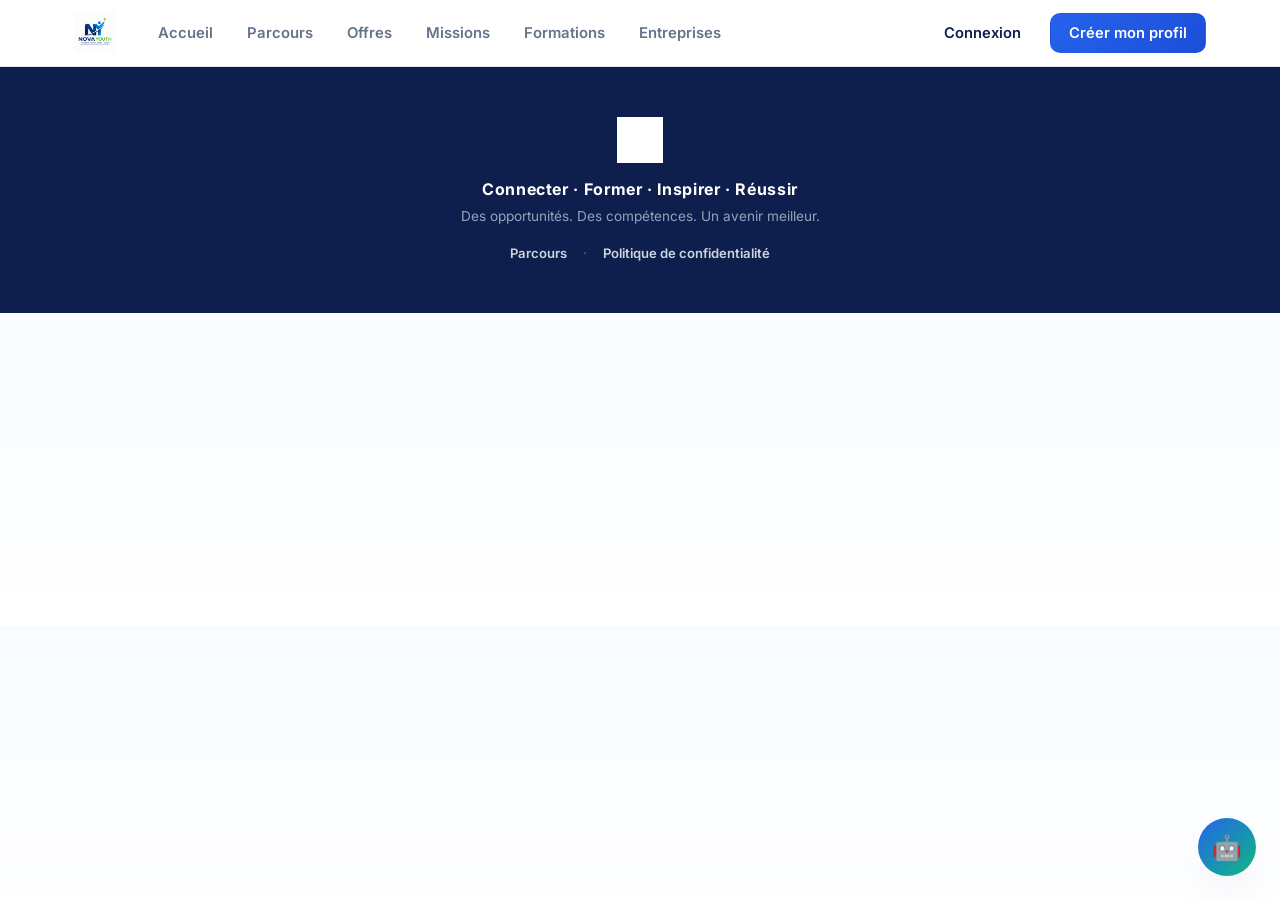
==== commit 75ec3ecb: "Remove unused buttons and sections from index.html Removed unused navigation buttons and sections re" ====
--- a/index.html
+++ b/index.html
@@ -26,6 +26,7 @@
       <button class="nav-link" data-view="missions">Missions</button>
       <button class="nav-link" data-view="formations">Formations</button>
       <button class="nav-link" data-view="entreprises">Entreprises</button>
+      <button class="nav-link hidden" id="messagerieNavLink" data-view="messagerie">Messagerie<span class="nav-badge hidden" id="messagerieBadge">0</span></button>
       <button class="nav-link hidden" id="adminNavLink" data-view="admin">Admin</button>
     </nav>
 
@@ -619,662 +620,6 @@
   </div>
 </section>
 
-</main>
-
-<footer class="site-footer">
-  <img src="logo.png" alt="Nova Youth" class="footer-logo" />
-  <p class="footer-tagline">Connecter · Former · Inspirer · Réussir</p>
-  <p class="footer-sub">Des opportunités. Des compétences. Un avenir meilleur.</p>
-  <div class="footer-links">
-    <button class="link-btn footer-link" data-view="parcours">Parcours</button>
-    <span aria-hidden="true">·</span>
-    <button class="link-btn footer-link" data-view="confidentialite">Politique de confidentialité</button>
-  </div>
-</footer>
-
-<div class="toast" id="toast"></div>
-
-<div class="modal-overlay" id="paymentModal">
-  <div class="modal">
-    <button class="modal-close" id="paymentModalClose" aria-label="Fermer">✕</button>
-    <h3>Paiement Mobile Money</h3>
-    <p class="modal-sub">Ceci est une démonstration — aucun paiement réel n'est effectué.</p>
-    <div class="payment-methods" id="paymentMethods">
-      <button class="method-btn" data-provider="Flooz">Flooz</button>
-      <button class="method-btn" data-provider="T-Money">T-Money</button>
-      <button class="method-btn" data-provider="MTN Mobile Money">MTN Mobile Money</button>
-      <button class="method-btn" data-provider="Moov Money">Moov Money</button>
-    </div>
-    <div class="payment-status hidden" id="paymentStatusWrap">
-      <div class="spinner"></div>
-      <p id="paymentStatus">Connexion en cours…</p>
-    </div>
-  </div>
-</div>
-
-<script src="app.js" defer></script>
-<!DOCTYPE html>
-<html lang="fr">
-<head>
-<meta charset="UTF-8" />
-<meta name="viewport" content="width=device-width, initial-scale=1.0" />
-<title>Nova Youth — Connecter. Former. Inspirer. Réussir.</title>
-<meta name="description" content="Nova Youth connecte les jeunes, les entreprises et les centres de formation dans un seul écosystème pour l'emploi, les missions et les formations en Afrique." />
-<link rel="icon" href="logo.png" />
-<link rel="preconnect" href="https://fonts.googleapis.com" />
-<link rel="preconnect" href="https://fonts.gstatic.com" crossorigin />
-<link href="https://fonts.googleapis.com/css2?family=Space+Grotesk:wght@500;600;700&family=Inter:wght@400;500;600;700&display=swap" rel="stylesheet" />
-<link rel="stylesheet" href="style.css" />
-</head>
-<body>
-
-<header class="site-header">
-  <div class="header-inner">
-    <button class="brand" data-view="home" aria-label="Nova Youth — Accueil">
-      <img src="logo.png" alt="Nova Youth" class="brand-logo" />
-    </button>
-
-    <nav class="main-nav" id="mainNav">
-      <button class="nav-link" data-view="home">Accueil</button>
-      <button class="nav-link" data-view="parcours">Parcours</button>
-      <button class="nav-link" data-view="offres">Offres</button>
-      <button class="nav-link" data-view="missions">Missions</button>
-      <button class="nav-link" data-view="formations">Formations</button>
-      <button class="nav-link" data-view="entreprises">Entreprises</button>
-      <button class="nav-link hidden" id="messagerieNavLink" data-view="messagerie">Messagerie<span class="nav-badge hidden" id="messagerieBadge">0</span></button>
-      <button class="nav-link hidden" id="adminNavLink" data-view="admin">Admin</button>
-    </nav>
-
-    <div class="header-actions" id="headerActionsGuest">
-      <button class="btn btn-ghost" data-view="auth" data-mode="login">Connexion</button>
-      <button class="btn btn-primary" data-view="auth" data-mode="signup">Créer mon profil</button>
-    </div>
-
-    <div class="header-actions hidden" id="headerActionsUser">
-      <button class="btn btn-ghost" data-view="dashboard">Tableau de bord</button>
-      <span class="user-chip" id="userChip">—</span>
-      <button class="btn btn-outline" id="btnLogout">Déconnexion</button>
-    </div>
-
-    <button class="nav-toggle" id="navToggle" aria-label="Ouvrir le menu">☰</button>
-  </div>
-</header>
-
-<main>
-
-<!-- ================= HOME ================= -->
-<section class="view" id="view-home" data-view-section>
-
-  <section class="hero">
-    <div class="hero-inner">
-      <div class="hero-copy">
-        <p class="eyebrow">Nova Youth</p>
-        <h1>Ton talent mérite une trajectoire.</h1>
-        <p class="lead">Nova Youth connecte les jeunes, les entreprises et les centres de formation dans un seul écosystème — pour transformer une compétence en opportunité, puis en revenu.</p>
-        <div class="hero-cta">
-          <button class="btn btn-primary btn-lg" data-view="auth" data-mode="signup">Créer mon profil</button>
-          <button class="btn btn-outline btn-lg" data-view="offres">Découvrir les opportunités</button>
-        </div>
-        <div class="hero-stats">
-          <div><strong>10+</strong><span>Offres actives</span></div>
-          <div><strong>10+</strong><span>Formations</span></div>
-          <div><strong>10+</strong><span>Entreprises partenaires</span></div>
-        </div>
-      </div>
-      <div class="hero-visual">
-        <img src="logo.png" alt="Nova Youth" class="hero-logo" />
-      </div>
-    </div>
-    <svg class="hero-swoosh" viewBox="0 0 1440 100" preserveAspectRatio="none" aria-hidden="true">
-      <path d="M0,70 C320,0 760,120 1440,30 L1440,100 L0,100 Z"></path>
-    </svg>
-  </section>
-
-  <section class="steps">
-    <p class="eyebrow center">Le parcours</p>
-    <h2 class="center">Comment ça marche</h2>
-    <div class="steps-grid">
-      <div class="step">
-        <span class="step-num">01</span>
-        <h3>Crée ton profil</h3>
-        <p>Renseigne tes compétences, ton parcours et ton objectif.</p>
-      </div>
-      <div class="step">
-        <span class="step-num">02</span>
-        <h3>Reçois des recommandations</h3>
-        <p>Nova Youth te propose les offres, missions et formations adaptées.</p>
-      </div>
-      <div class="step">
-        <span class="step-num">03</span>
-        <h3>Postule en un clic</h3>
-        <p>Envoie ta candidature ou réponds à une mission directement.</p>
-      </div>
-      <div class="step">
-        <span class="step-num">04</span>
-        <h3>Gagne en expérience</h3>
-        <p>Chaque mission réalisée enrichit ton profil et tes revenus.</p>
-      </div>
-    </div>
-    <div class="steps-more">
-      <button class="link-btn" data-view="parcours">Voir le parcours complet, étape par étape →</button>
-    </div>
-  </section>
-
-  <section class="skills-strip">
-    <h2 class="center">Compétences recherchées</h2>
-    <div class="tag-row">
-      <span class="tag">Développement Web</span>
-      <span class="tag">Marketing Digital</span>
-      <span class="tag">Design Graphique</span>
-      <span class="tag">Community Management</span>
-      <span class="tag">Montage Vidéo</span>
-      <span class="tag">Gestion</span>
-      <span class="tag">Traduction</span>
-      <span class="tag">Photographie</span>
-    </div>
-  </section>
-
-  <section class="preview-section">
-    <div class="preview-head">
-      <h2>Opportunités du moment</h2>
-      <button class="link-btn" data-view="offres">Voir tout →</button>
-    </div>
-    <div class="card-grid" id="homeOffresPreview"></div>
-  </section>
-
-  <section class="preview-section alt">
-    <div class="preview-head">
-      <h2>Formations</h2>
-      <button class="link-btn" data-view="formations">Voir tout →</button>
-    </div>
-    <div class="card-grid" id="homeFormationsPreview"></div>
-  </section>
-
-  <section class="pricing">
-    <p class="eyebrow center">Pour les entreprises</p>
-    <h2 class="center">Tarifs</h2>
-    <p class="section-sub center">Gratuit et illimité pour les jeunes. Les entreprises choisissent la formule adaptée à leurs besoins.</p>
-    <div class="pricing-grid">
-      <div class="price-card">
-        <h3>Gratuit</h3>
-        <p class="price">0 <span>FCFA</span></p>
-        <ul>
-          <li>Page entreprise</li>
-          <li>2 offres publiées par mois</li>
-        </ul>
-        <button class="btn btn-outline btn-block" data-view="auth" data-mode="signup">Commencer</button>
-      </div>
-      <div class="price-card featured">
-        <span class="badge">Le plus choisi</span>
-        <h3>Standard</h3>
-        <p class="price">15 000 <span>FCFA / mois</span></p>
-        <ul>
-          <li>Offres illimitées</li>
-          <li>Statistiques de recrutement</li>
-          <li>Gestion des candidats</li>
-        </ul>
-        <button class="btn btn-primary btn-block" data-pay="standard">Payer avec Mobile Money</button>
-      </div>
-      <div class="price-card">
-        <h3>Premium</h3>
-        <p class="price">35 000 <span>FCFA / mois</span></p>
-        <ul>
-          <li>Entreprise vérifiée</li>
-          <li>Visibilité prioritaire</li>
-          <li>Recommandations automatiques</li>
-          <li>Offres sponsorisées</li>
-        </ul>
-        <button class="btn btn-outline btn-block" data-pay="premium">Payer avec Mobile Money</button>
-      </div>
-    </div>
-  </section>
-
-  <section class="testimonials">
-    <h2 class="center">Ils utilisent Nova Youth</h2>
-    <div class="card-grid" id="testimonialsGrid"></div>
-  </section>
-
-  <section class="partners">
-    <h2 class="center">Partenaires</h2>
-    <div class="partners-row" id="partnersRow"></div>
-  </section>
-
-</section>
-
-<!-- ================= PARCOURS ================= -->
-<section class="view" id="view-parcours" data-view-section>
-  <div class="view-head">
-    <h1>Le parcours Nova Youth</h1>
-    <p>De l'inscription jusqu'à la mission réalisée ou l'embauche : voici comment Nova Youth t'accompagne, étape par étape.</p>
-  </div>
-
-  <div class="parcours-tabs" id="parcoursTabs">
-    <button type="button" class="parcours-tab active" data-parcours-tab="jeune">Parcours d'un jeune</button>
-    <button type="button" class="parcours-tab" data-parcours-tab="entreprise">Parcours d'une entreprise</button>
-  </div>
-
-  <div class="timeline" id="parcoursJeune">
-    <div class="timeline-item">
-      <div class="timeline-num">1</div>
-      <div class="timeline-body">
-        <h3>Créer son profil</h3>
-        <p>Inscription en quelques minutes : coordonnées, ville, compétences, niveau d'étude et objectif principal (emploi, mission, formation ou entrepreneuriat).</p>
-      </div>
-    </div>
-    <div class="timeline-item">
-      <div class="timeline-num">2</div>
-      <div class="timeline-body">
-        <h3>Compléter son profil</h3>
-        <p>Ajout du portfolio, des expériences et des centres d'intérêt pour affiner le score de compatibilité avec les offres.</p>
-      </div>
-    </div>
-    <div class="timeline-item">
-      <div class="timeline-num">3</div>
-      <div class="timeline-body">
-        <h3>Recevoir des recommandations</h3>
-        <p>Nova Youth propose automatiquement les offres, missions et formations les plus adaptées au profil, avec un pourcentage de compatibilité.</p>
-      </div>
-    </div>
-    <div class="timeline-item">
-      <div class="timeline-num">4</div>
-      <div class="timeline-body">
-        <h3>Postuler ou s'inscrire</h3>
-        <p>Candidature à une offre, réponse à une mission ou inscription à une formation en un clic, directement depuis le tableau de bord.</p>
-      </div>
-    </div>
-    <div class="timeline-item">
-      <div class="timeline-num">5</div>
-      <div class="timeline-body">
-        <h3>Échanger avec l'entreprise ou le centre de formation</h3>
-        <p>Suivi de l'avancement de chaque candidature depuis le tableau de bord : nouveau, en cours ou traité.</p>
-      </div>
-    </div>
-    <div class="timeline-item">
-      <div class="timeline-num">6</div>
-      <div class="timeline-body">
-        <h3>Réaliser la mission ou la formation</h3>
-        <p>Pour les missions rémunérées, le paiement se fait via Mobile Money (Flooz, T-Money, MTN MoMo, Moov Money).</p>
-      </div>
-    </div>
-    <div class="timeline-item">
-      <div class="timeline-num">7</div>
-      <div class="timeline-body">
-        <h3>Progresser</h3>
-        <p>Chaque mission ou formation terminée enrichit le profil, la progression et les revenus cumulés visibles sur le tableau de bord.</p>
-      </div>
-    </div>
-  </div>
-
-  <div class="timeline hidden" id="parcoursEntreprise">
-    <div class="timeline-item">
-      <div class="timeline-num">1</div>
-      <div class="timeline-body">
-        <h3>Créer un compte entreprise</h3>
-        <p>Inscription avec le nom de l'entreprise, le secteur d'activité, la ville et un email professionnel.</p>
-      </div>
-    </div>
-    <div class="timeline-item">
-      <div class="timeline-num">2</div>
-      <div class="timeline-body">
-        <h3>Choisir une formule</h3>
-        <p>Gratuit, Standard ou Premium selon le volume d'offres à publier et le niveau de visibilité souhaité.</p>
-      </div>
-    </div>
-    <div class="timeline-item">
-      <div class="timeline-num">3</div>
-      <div class="timeline-body">
-        <h3>Publier une offre ou une mission</h3>
-        <p>Emploi, stage, concours, mission freelance ou programme d'entrepreneuriat, publié en quelques minutes.</p>
-      </div>
-    </div>
-    <div class="timeline-item">
-      <div class="timeline-num">4</div>
-      <div class="timeline-body">
-        <h3>Recevoir des candidatures ciblées</h3>
-        <p>Nova Youth met en avant les profils de jeunes les plus compatibles grâce au score de correspondance.</p>
-      </div>
-    </div>
-    <div class="timeline-item">
-      <div class="timeline-num">5</div>
-      <div class="timeline-body">
-        <h3>Sélectionner les talents</h3>
-        <p>Suivi et gestion des candidatures reçues directement depuis le tableau de bord entreprise.</p>
-      </div>
-    </div>
-    <div class="timeline-item">
-      <div class="timeline-num">6</div>
-      <div class="timeline-body">
-        <h3>Collaborer et payer</h3>
-        <p>Rémunération des missions freelance via Mobile Money, en toute simplicité.</p>
-      </div>
-    </div>
-    <div class="timeline-item">
-      <div class="timeline-num">7</div>
-      <div class="timeline-body">
-        <h3>Devenir partenaire</h3>
-        <p>Les entreprises actives et fiables peuvent rejoindre la liste des partenaires mise en avant sur la plateforme.</p>
-      </div>
-    </div>
-  </div>
-
-  <div class="parcours-cta">
-    <button class="btn btn-primary btn-lg" data-view="auth" data-mode="signup">Commencer mon parcours</button>
-  </div>
-</section>
-
-<!-- ================= AUTH ================= -->
-<section class="view" id="view-auth" data-view-section>
-  <div class="auth-shell">
-    <div class="auth-intro">
-      <div class="auth-badge">Espace professionnel</div>
-      <h2>Accédez à un espace de connexion moderne et sécurisé</h2>
-      <p>Nova Youth permet aux jeunes, entreprises et formateurs de gérer leurs opportunités et leurs candidatures dans un même environnement.</p>
-      <ul class="auth-benefits">
-        <li>Tableau de bord personnalisé</li>
-        <li>Suivi des candidatures et missions</li>
-        <li>Accès rapide aux formations et offres</li>
-      </ul>
-      <div class="auth-demo">
-        <strong>Connecter · Former · Inspirer · Réussir</strong>
-        <p><br>Des opportunités. Des compétences. Un avenir meilleur.</p>
-      </div>
-    </div>
-
-    <div class="auth-wrap">
-      <img src="logo.png" alt="Nova Youth" class="auth-logo" />
-
-      <form id="loginForm" class="auth-form">
-        <h2>Connexion professionnelle</h2>
-        <p class="auth-sub">Connectez-vous avec votre adresse e-mail professionnelle.</p>
-        <label>Email professionnel<input type="email" id="liEmail" required autocomplete="email" placeholder="prenom@entreprise.com" /></label>
-        <label>Mot de passe<input type="password" id="liPassword" required autocomplete="current-password" /></label>
-        <button type="submit" class="btn btn-primary btn-block btn-lg">Se connecter</button>
-        <button type="button" class="link-btn" id="forgotPassword">Mot de passe oublié ?</button>
-        <p class="form-msg" id="loginMsg"></p>
-        <p class="auth-switch">Vous êtes nouveau ? <button type="button" class="link-btn" data-switch="signup">Créer un compte</button></p>
-      </form>
-
-      <form id="signupForm" class="auth-form hidden">
-        <h2>Créer votre espace</h2>
-        <p class="auth-sub">Rejoignez Nova Youth en quelques secondes.</p>
-
-        <fieldset class="role-select">
-          <legend>Je suis</legend>
-          <label class="radio"><input type="radio" name="role" value="jeune" checked /> Un jeune</label>
-          <label class="radio"><input type="radio" name="role" value="entreprise" /> Une entreprise</label>
-        </fieldset>
-
-        <div class="form-grid-2">
-          <label>Nom complet<input type="text" id="suName" required autocomplete="name" /></label>
-          <label>Téléphone<input type="tel" id="suPhone" required autocomplete="tel" placeholder="+228 90 00 00 00" /></label>
-        </div>
-
-        <div class="form-grid-2">
-          <label>Email professionnel<input type="email" id="suEmail" required autocomplete="email" /></label>
-          <label>Ville
-            <select id="suVille" required>
-              <option value="">Sélectionner…</option>
-              <option value="Lomé">Lomé</option>
-              <option value="Kara">Kara</option>
-              <option value="Sokodé">Sokodé</option>
-              <option value="Kpalimé">Kpalimé</option>
-              <option value="Atakpamé">Atakpamé</option>
-              <option value="Autre">Autre</option>
-            </select>
-          </label>
-        </div>
-
-        <div class="form-grid-2">
-          <label>Mot de passe<input type="password" id="suPassword" minlength="6" required autocomplete="new-password" /></label>
-          <label>Confirmer le mot de passe<input type="password" id="suPassword2" minlength="6" required autocomplete="new-password" /></label>
-        </div>
-
-        <div id="jeuneFields">
-          <div class="form-grid-2">
-            <label>Compétence principale
-              <select id="suCompetence">
-                <option value="Développement Web">Développement Web</option>
-                <option value="Design Graphique">Design Graphique</option>
-                <option value="Marketing Digital">Marketing Digital</option>
-                <option value="Community Management">Community Management</option>
-                <option value="Montage Vidéo">Montage Vidéo</option>
-                <option value="Gestion">Gestion</option>
-                <option value="Traduction">Traduction</option>
-                <option value="Photographie">Photographie</option>
-                <option value="Autre">Autre</option>
-              </select>
-            </label>
-            <label>Niveau d'étude
-              <select id="suNiveauEtude">
-                <option value="Secondaire">Secondaire</option>
-                <option value="Bac">Bac</option>
-                <option value="Bac+2/3">Bac+2/3</option>
-                <option value="Bac+4/5">Bac+4/5</option>
-                <option value="Autodidacte">Autodidacte</option>
-              </select>
-            </label>
-          </div>
-          <label id="objectifWrap">Mon objectif principal
-            <select id="suObjectif">
-              <option value="Trouver un emploi">Trouver un emploi</option>
-              <option value="Trouver une mission">Trouver une mission</option>
-              <option value="Développer une compétence">Développer une compétence</option>
-              <option value="Créer mon activité">Créer mon activité</option>
-              <option value="Trouver des clients">Trouver des clients</option>
-            </select>
-          </label>
-        </div>
-
-        <div id="entrepriseFields" class="hidden">
-          <label>Nom de l'entreprise<input type="text" id="suEntreprise" autocomplete="organization" /></label>
-          <label>Secteur d'activité
-            <select id="suSecteur">
-              <option value="Développement logiciel">Développement logiciel</option>
-              <option value="Marketing digital">Marketing digital</option>
-              <option value="Design & vidéo">Design & vidéo</option>
-              <option value="Commerce">Commerce</option>
-              <option value="Restauration">Restauration</option>
-              <option value="AgriTech">AgriTech</option>
-              <option value="Comptabilité / conseil">Comptabilité / conseil</option>
-              <option value="Institution / formation">Institution / formation</option>
-              <option value="Autre">Autre</option>
-            </select>
-          </label>
-        </div>
-
-        <label class="checkbox-line">
-          <input type="checkbox" id="suConsent" required />
-          <span>J'accepte la <button type="button" class="link-btn inline-link" data-view="confidentialite">politique de confidentialité</button> et les conditions d'utilisation de Nova Youth.</span>
-        </label>
-
-        <button type="submit" class="btn btn-primary btn-block btn-lg">Créer mon compte</button>
-        <p class="form-msg" id="signupMsg"></p>
-        <p class="auth-switch">Déjà un compte ? <button type="button" class="link-btn" data-switch="login">Se connecter</button></p>
-      </form>
-    </div>
-  </div>
-</section>
-
-<!-- ================= DASHBOARD ================= -->
-<section class="view" id="view-dashboard" data-view-section>
-  <div class="dash-head">
-    <h1>Bonjour, <span id="dashName">—</span> 👋</h1>
-    <p>Voici ce qui t'attend aujourd'hui sur Nova Youth.</p>
-  </div>
-
-  <div class="dash-grid">
-    <div class="dash-card">
-      <h3>Progression du profil</h3>
-      <div class="progress-track"><div class="progress-fill" style="width:45%"></div></div>
-      <p class="progress-label">45% complété</p>
-    </div>
-    <div class="dash-card">
-      <h3>Objectif actuel</h3>
-      <p id="dashObjectif">—</p>
-    </div>
-    <div class="dash-card">
-      <h3>Candidatures envoyées</h3>
-      <p class="big-num" id="dashCandidatures">0</p>
-    </div>
-  </div>
-
-  <div class="preview-section">
-    <div class="preview-head"><h2>Recommandé pour toi</h2><button class="link-btn" data-view="offres">Voir tout →</button></div>
-    <div class="card-grid" id="dashOffresPreview"></div>
-  </div>
-
-  <div class="preview-section alt">
-    <div class="preview-head"><h2>Missions disponibles</h2><button class="link-btn" data-view="missions">Voir tout →</button></div>
-    <div class="card-grid" id="dashMissionsPreview"></div>
-  </div>
-</section>
-
-<!-- ================= ADMIN ================= -->
-<section class="view" id="view-admin" data-view-section>
-  <div class="view-head">
-    <h1>Centre d'administration Nova Youth</h1>
-    <p>Gérez les demandes de formation, les candidatures et les relances depuis un seul espace.</p>
-  </div>
-
-  <div class="admin-summary">
-    <div class="dash-card">
-      <h3>Total demandes</h3>
-      <p class="big-num" id="adminTotal">0</p>
-    </div>
-    <div class="dash-card">
-      <h3>Nouveaux</h3>
-      <p class="big-num" id="adminNouveau">0</p>
-    </div>
-    <div class="dash-card">
-      <h3>À relancer</h3>
-      <p class="big-num" id="adminRelancer">0</p>
-    </div>
-    <div class="dash-card">
-      <h3>Traités</h3>
-      <p class="big-num" id="adminTraite">0</p>
-    </div>
-  </div>
-
-  <div class="admin-panel">
-    <div class="admin-toolbar">
-      <h2>Demandes à superviser</h2>
-      <div class="chip-row admin-filters" id="adminFilters">
-        <button class="chip active" data-admin-filter="all">Toutes</button>
-        <button class="chip" data-admin-filter="formations">Formations</button>
-        <button class="chip" data-admin-filter="offres">Offres</button>
-        <button class="chip" data-admin-filter="missions">Missions</button>
-      </div>
-    </div>
-    <div class="admin-list" id="adminRequestsList"></div>
-  </div>
-</section>
-
-<!-- ================= OFFRES ================= -->
-<section class="view" id="view-offres" data-view-section>
-  <div class="view-head">
-    <h1>Offres & opportunités</h1>
-    <p>Emplois, stages, concours et programmes d'entrepreneuriat.</p>
-  </div>
-  <div class="chip-row" id="offresFilters">
-    <button class="chip active" data-filter="all">Toutes</button>
-    <button class="chip" data-filter="Emploi">Emploi</button>
-    <button class="chip" data-filter="Stage">Stage</button>
-    <button class="chip" data-filter="Concours">Concours</button>
-    <button class="chip" data-filter="Entrepreneuriat">Entrepreneuriat</button>
-    <button class="chip" data-filter="Formation">Formation</button>
-  </div>
-  <div class="card-grid" id="offresGrid"></div>
-</section>
-
-<!-- ================= MISSIONS ================= -->
-<section class="view" id="view-missions" data-view-section>
-  <div class="view-head">
-    <h1>Marketplace de missions</h1>
-    <p>Des missions freelance rémunérées, publiées par des entreprises locales.</p>
-  </div>
-  <div class="card-grid" id="missionsGrid"></div>
-</section>
-
-<!-- ================= FORMATIONS ================= -->
-<section class="view" id="view-formations" data-view-section>
-  <div class="view-head">
-    <h1>Formations</h1>
-    <p>Développe une compétence recherchée sur le marché.</p>
-  </div>
-  <div class="chip-row" id="formationsFilters">
-    <button class="chip active" data-filter="all">Toutes</button>
-    <button class="chip" data-filter="Développement web">Développement web</button>
-    <button class="chip" data-filter="Design">Design</button>
-    <button class="chip" data-filter="Communication digitale">Communication digitale</button>
-    <button class="chip" data-filter="Gestion">Gestion</button>
-    <button class="chip" data-filter="Vidéo">Vidéo</button>
-  </div>
-  <div class="card-grid" id="formationsGrid"></div>
-</section>
-
-<!-- ================= ENTREPRISES ================= -->
-<section class="view" id="view-entreprises" data-view-section>
-  <div class="view-head">
-    <h1>Entreprises partenaires</h1>
-    <p>Les entreprises qui recrutent et publient des missions sur Nova Youth.</p>
-  </div>
-  <div class="card-grid" id="entreprisesGrid"></div>
-</section>
-
-<!-- ================= CONFIDENTIALITE ================= -->
-<section class="view" id="view-confidentialite" data-view-section>
-  <div class="view-head">
-    <h1>Politique de confidentialité</h1>
-    <p>Dernière mise à jour : août 2026 — Nova Youth s'engage à protéger les données personnelles de ses utilisateurs.</p>
-  </div>
-
-  <div class="legal-content">
-    <article>
-      <h2>1. Données collectées</h2>
-      <p>Lors de la création d'un profil, Nova Youth collecte : nom complet, email, téléphone, ville, mot de passe (stocké de façon sécurisée), rôle (jeune ou entreprise), ainsi que des informations complémentaires selon le profil : compétences, niveau d'étude et objectif pour les jeunes ; nom, secteur d'activité pour les entreprises.</p>
-    </article>
-
-    <article>
-      <h2>2. Utilisation des données</h2>
-      <p>Ces données servent à créer et gérer le compte, proposer des recommandations d'offres, de missions et de formations adaptées au profil, permettre les candidatures et le suivi des échanges entre jeunes et entreprises, et améliorer les services proposés sur la plateforme.</p>
-    </article>
-
-    <article>
-      <h2>3. Partage des données</h2>
-      <p>Les informations du profil (nom, compétences, candidature) sont partagées uniquement avec l'entreprise ou le centre de formation concerné lors d'une candidature. Nova Youth ne vend jamais les données personnelles à des tiers.</p>
-    </article>
-
-    <article>
-      <h2>4. Paiements Mobile Money</h2>
-      <p>Les paiements (frais de formation payante, abonnements entreprise, rémunération de missions) transitent par des opérateurs Mobile Money (Flooz, T-Money, MTN Mobile Money, Moov Money). Nova Youth ne stocke aucune information bancaire ou numéro de carte.</p>
-    </article>
-
-    <article>
-      <h2>5. Conservation des données</h2>
-      <p>Les données sont conservées tant que le compte reste actif. Un utilisateur peut demander la suppression de son compte et de ses données à tout moment.</p>
-    </article>
-
-    <article>
-      <h2>6. Droits des utilisateurs</h2>
-      <p>Chaque utilisateur peut accéder à ses données, les corriger, ou demander leur suppression en contactant l'équipe Nova Youth. Les jeunes conservent également la maîtrise des informations affichées sur leur profil public.</p>
-    </article>
-
-    <article>
-      <h2>7. Sécurité</h2>
-      <p>Nova Youth met en œuvre des mesures raisonnables pour protéger les données contre l'accès non autorisé, la perte ou la divulgation.</p>
-    </article>
-
-    <article>
-      <h2>8. Contact</h2>
-      <p>Pour toute question relative à cette politique de confidentialité ou à vos données personnelles, contactez l'équipe Nova Youth à l'adresse : <strong>contact@novayouth.com</strong>.</p>
-    </article>
-  </div>
-
-  <div class="parcours-cta">
-    <button class="btn btn-outline btn-lg" data-view="auth" data-mode="signup">Retour à l'inscription</button>
-  </div>
-</section>
-
 <!-- ================= MESSAGERIE ================= -->
 <section class="view" id="view-messagerie" data-view-section>
   <div class="view-head">
@@ -1371,6 +716,4 @@
 
 <script src="app.js" defer></script>
 </body>
-
-</body>
-</html>+</html>
